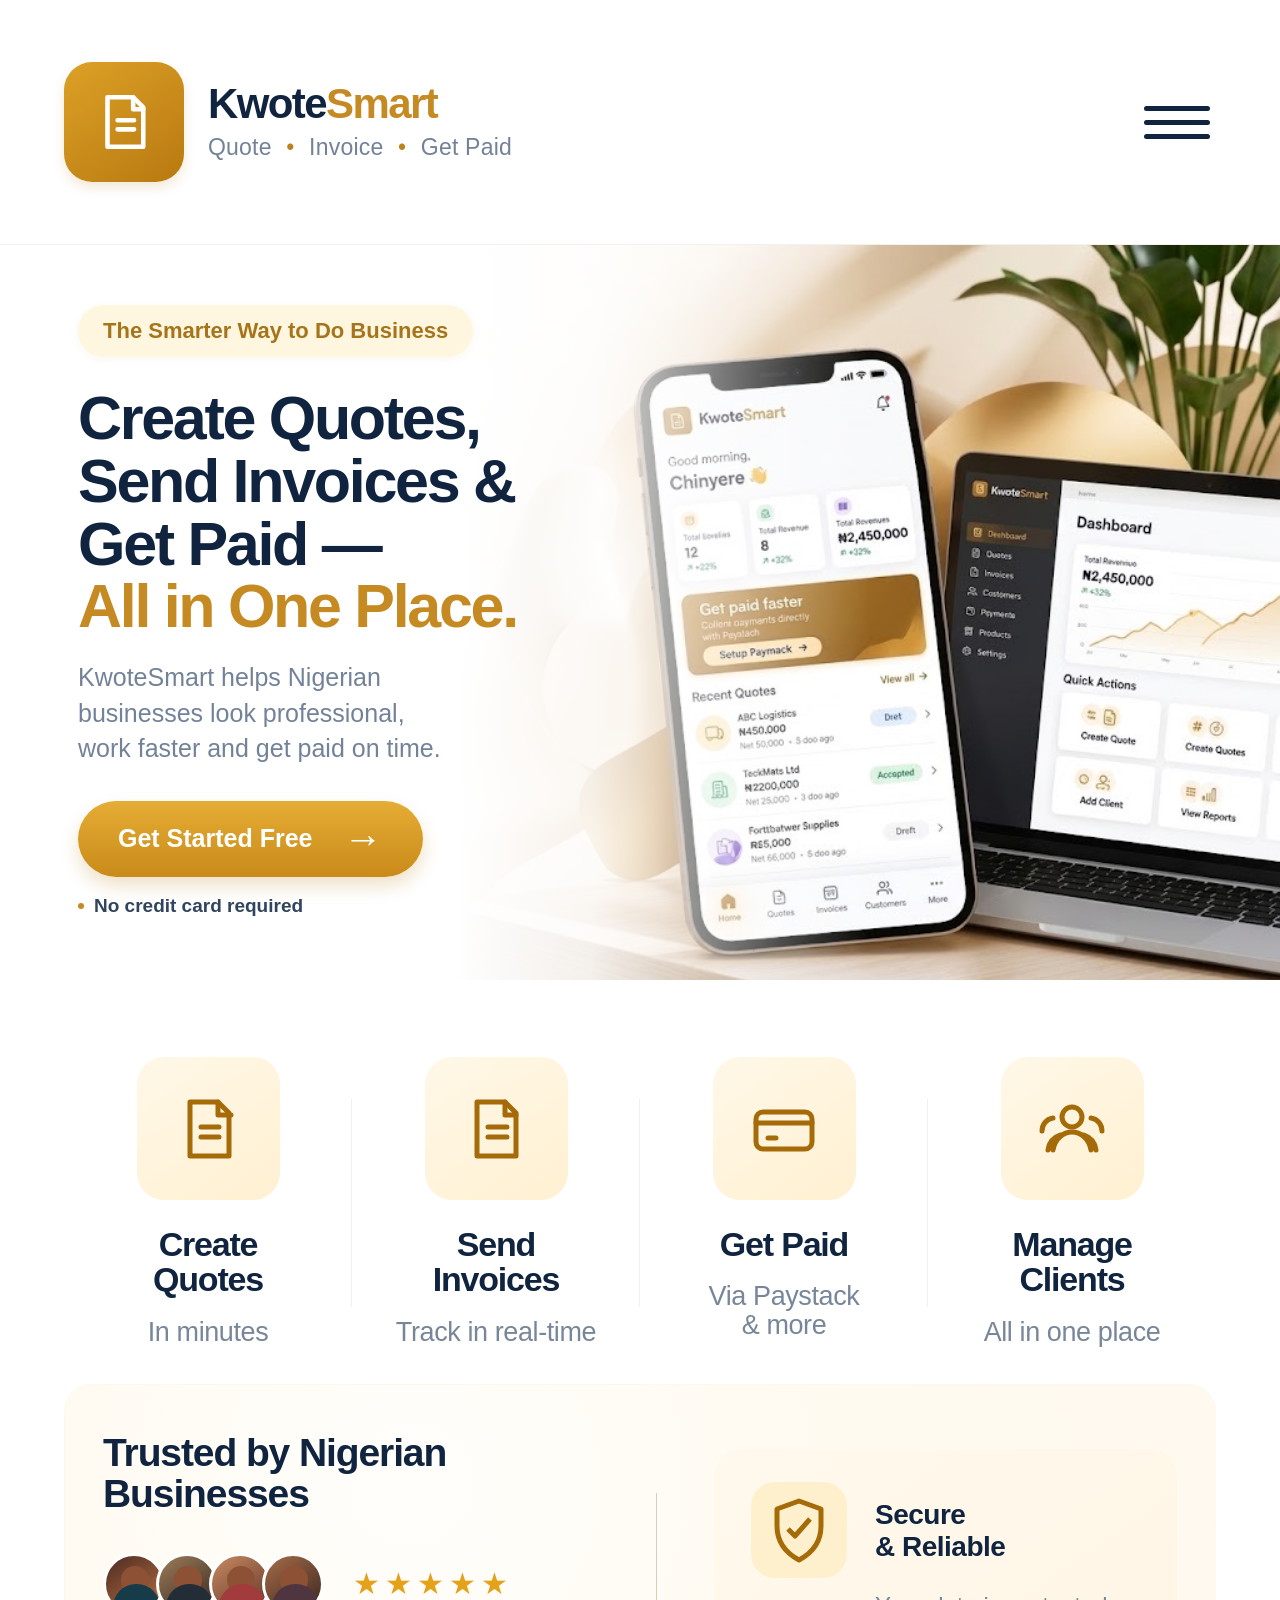
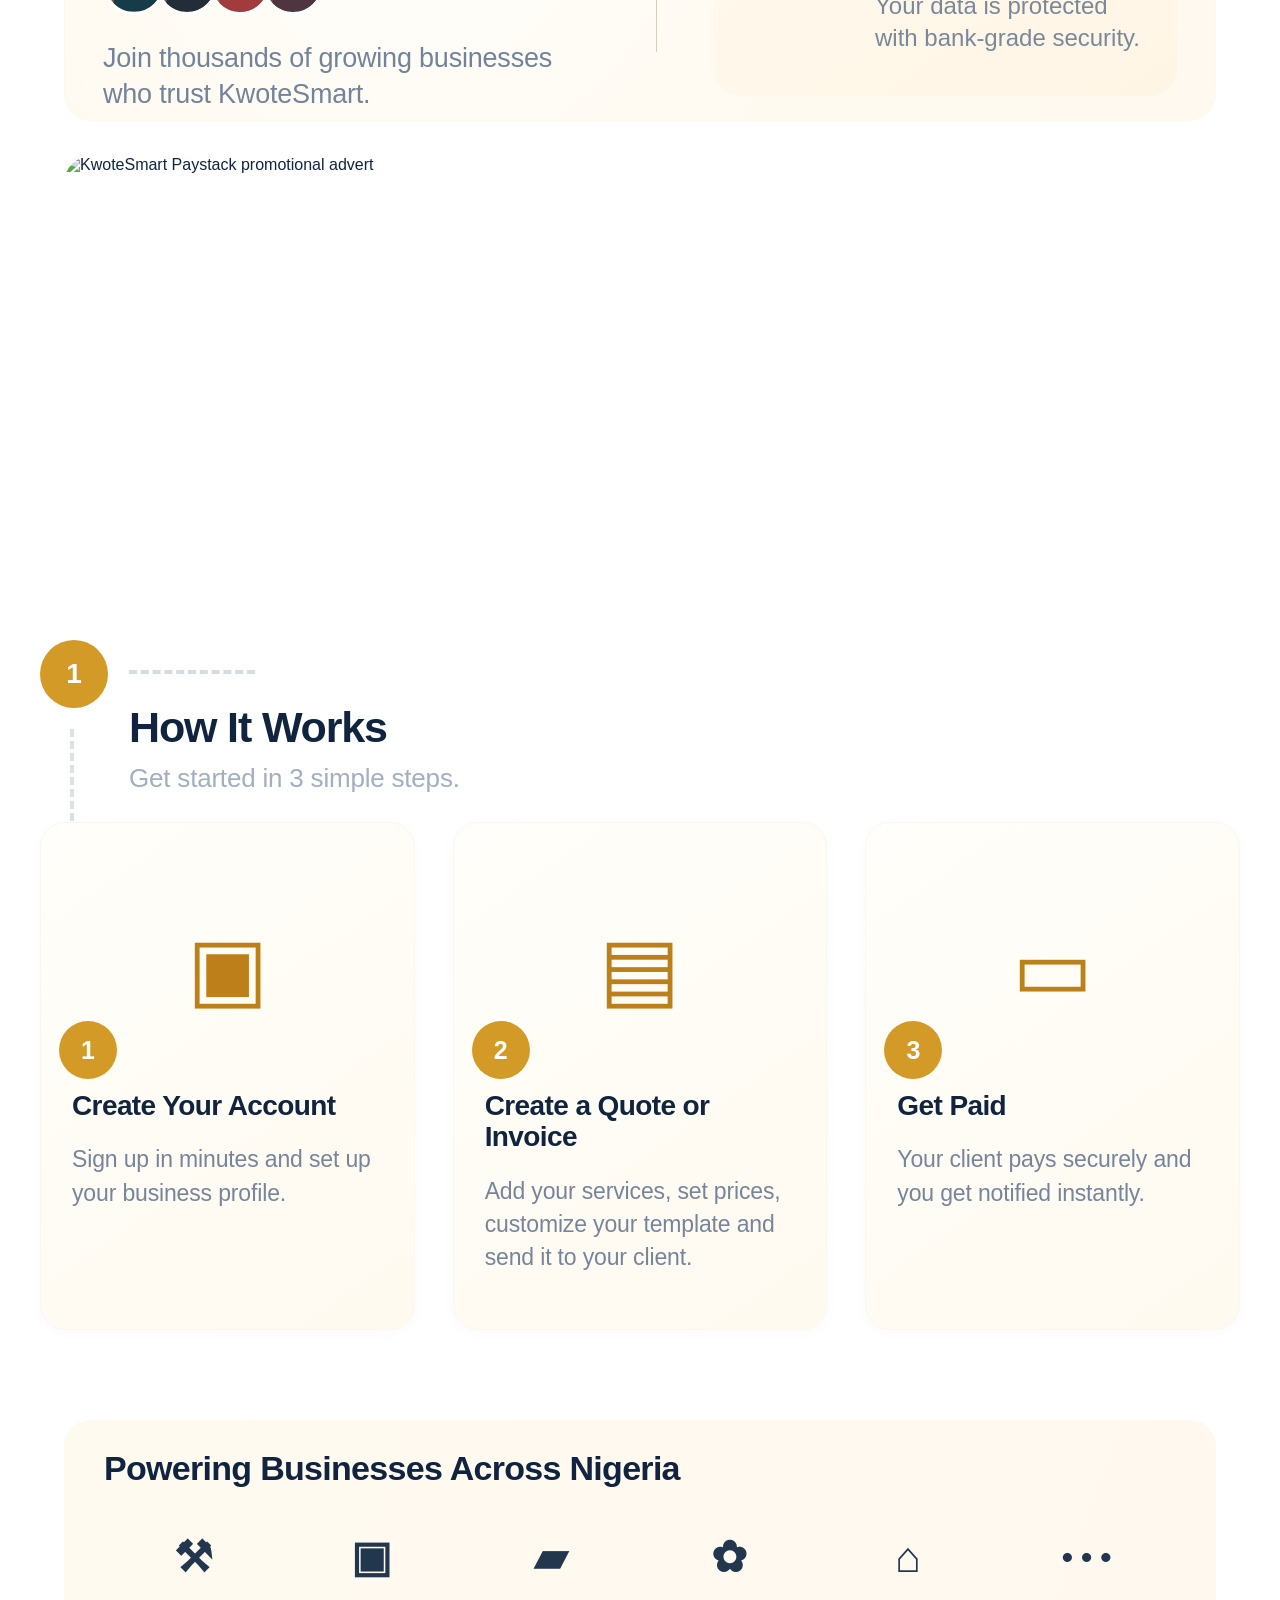
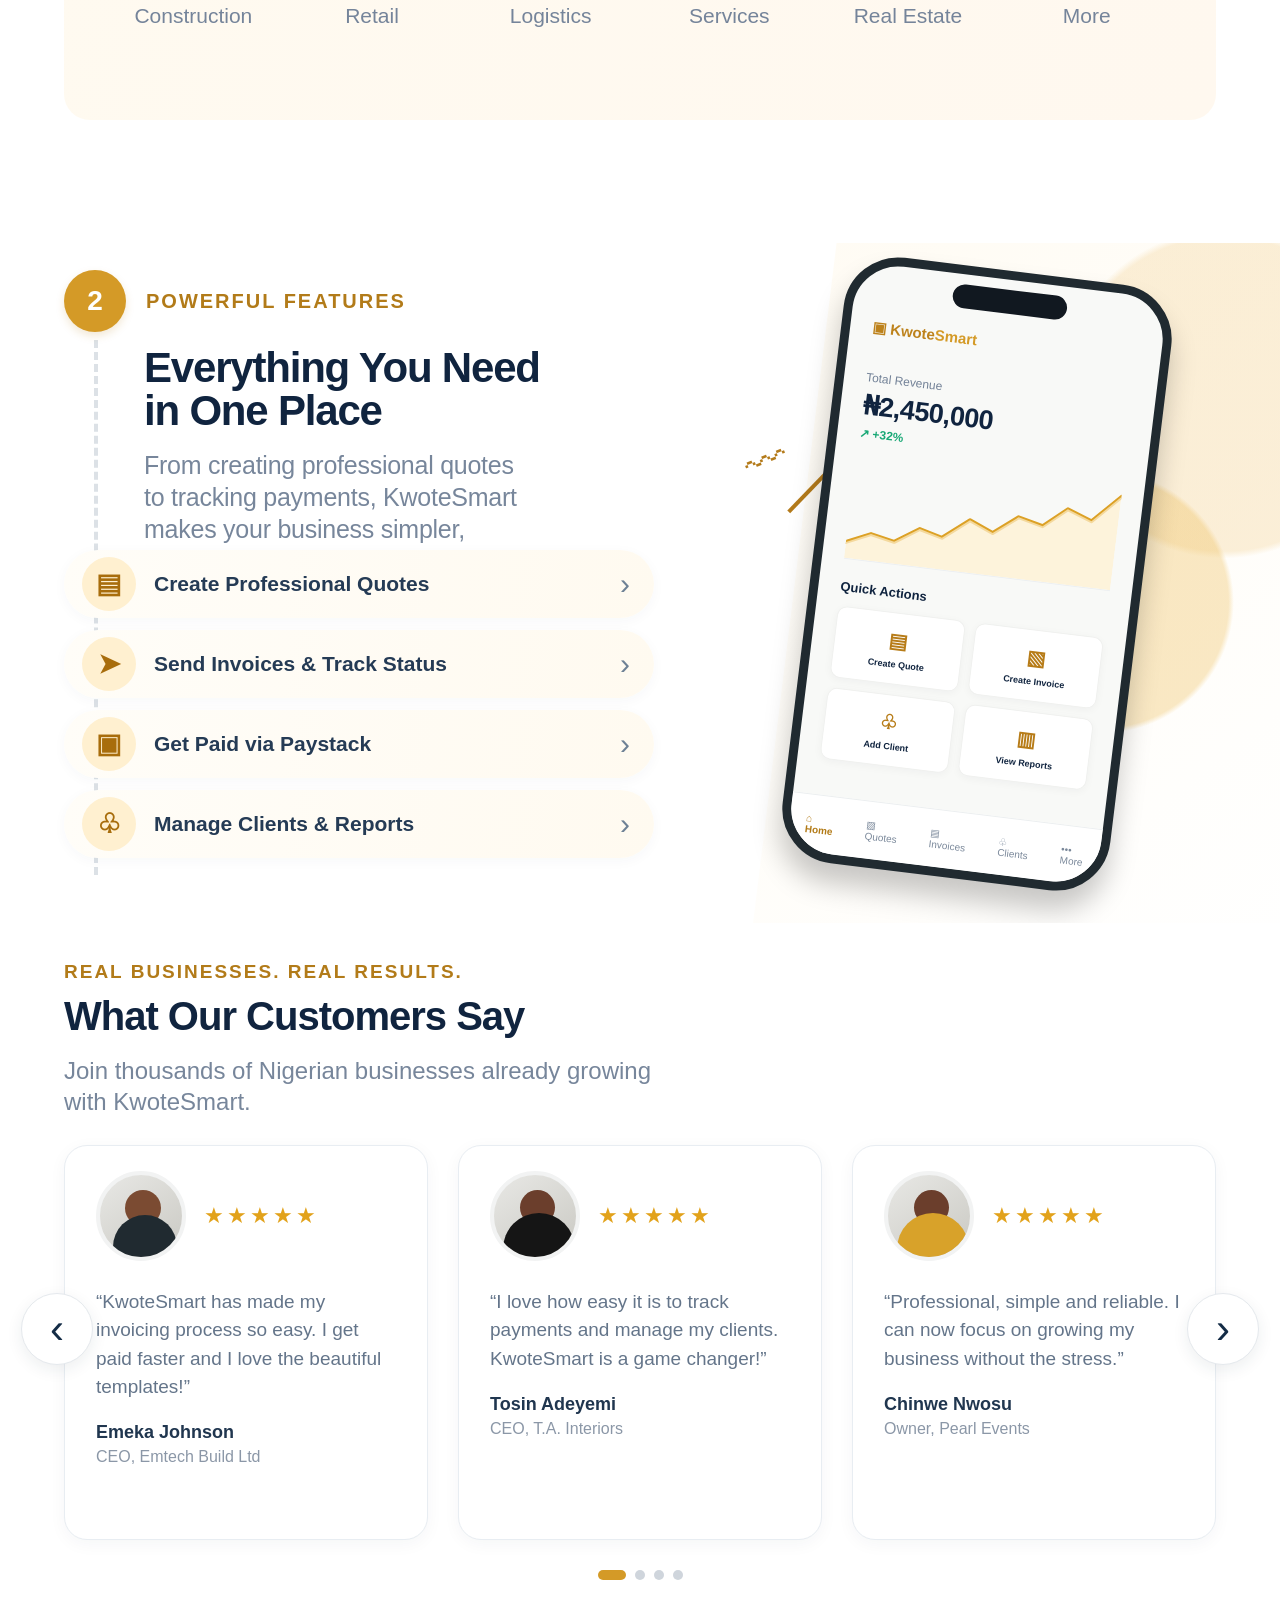
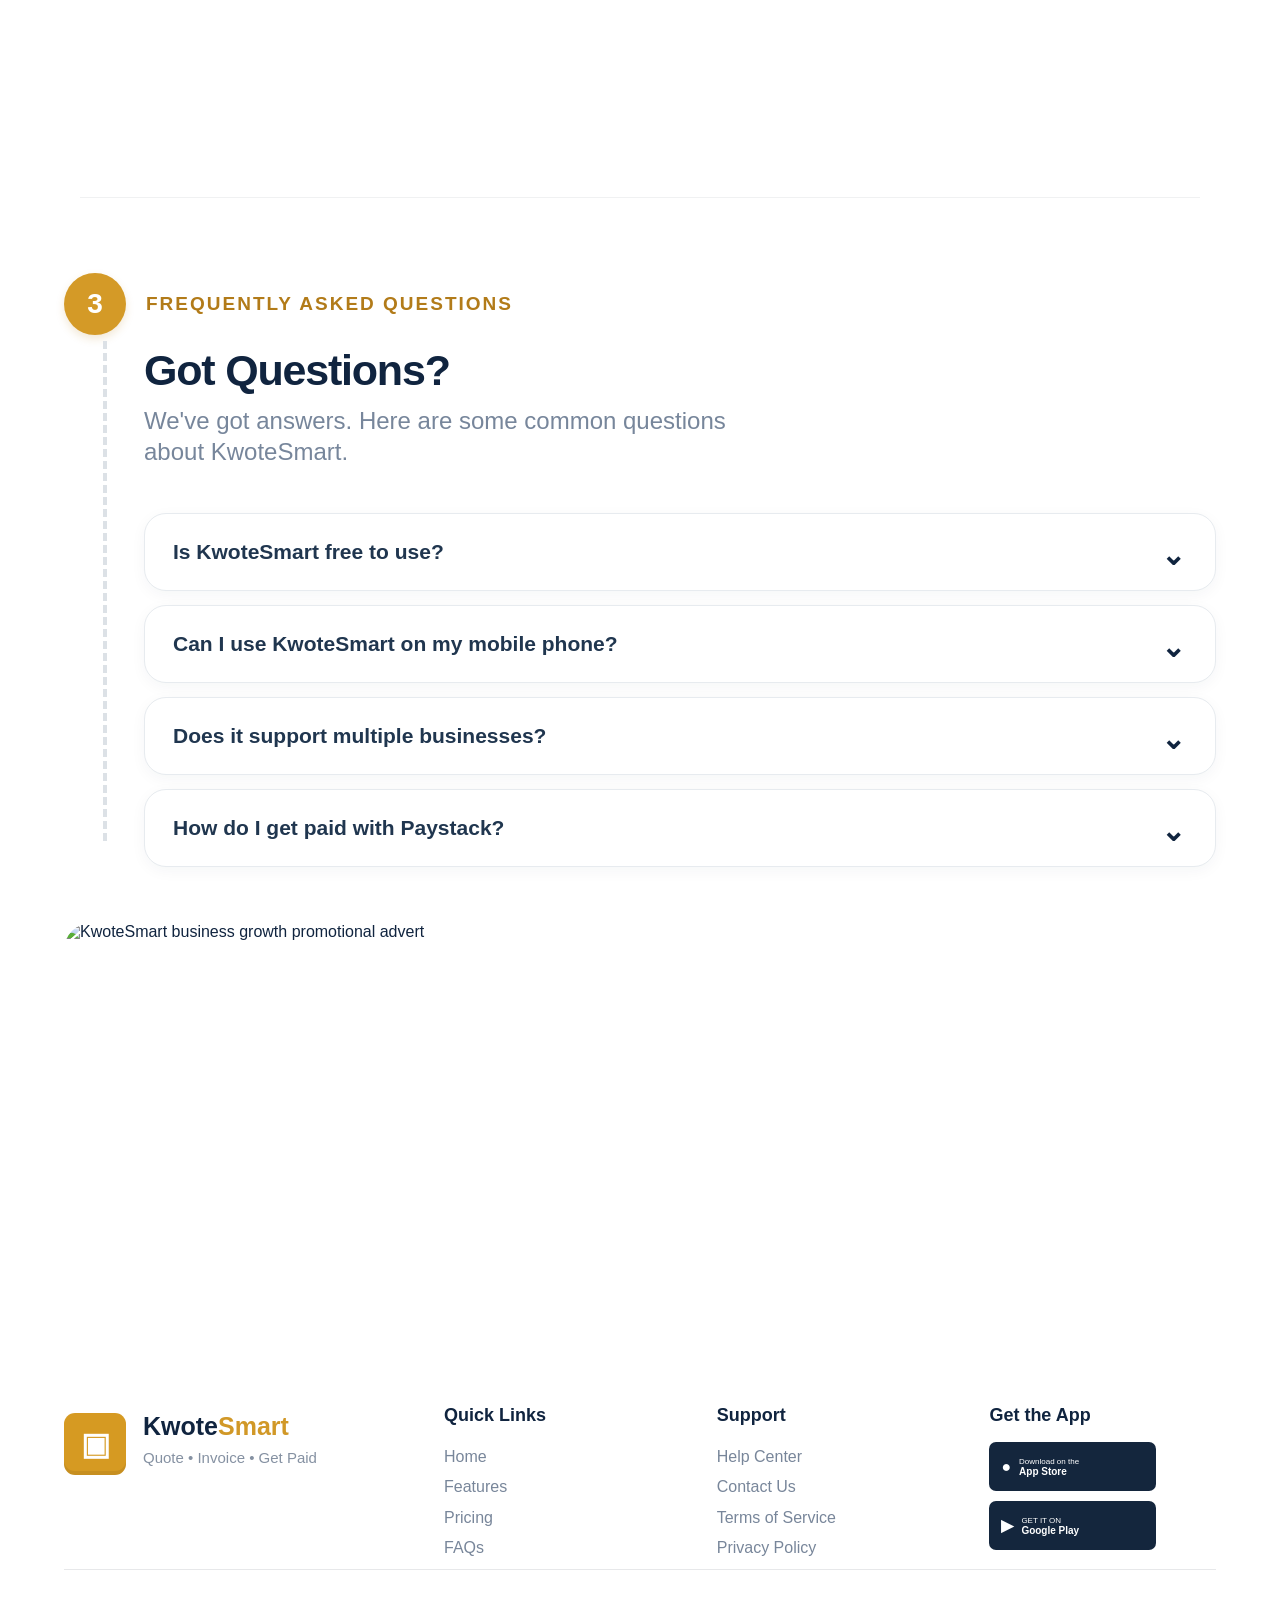
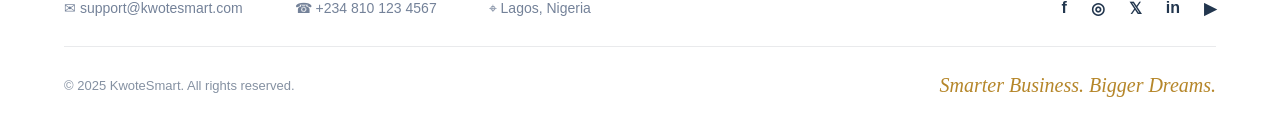
==== index.html @ 7eefd0c5 "Rename KwoteSmart-v15-Hero-Proper-2.html to index.html" ====
<!DOCTYPE html>
<html lang="en">
<head>
<meta charset="UTF-8">
<meta name="viewport" content="width=device-width,initial-scale=1">
<title>KwoteSmart — Reference Rebuild</title>
<style>
*{box-sizing:border-box}
html,body{margin:0;padding:0;background:#fff;overflow-x:hidden;max-width:100%}
body{font-family:Inter,Arial,Helvetica,sans-serif;color:#10243f}
.container{width:100%;max-width:1200px;margin:0 auto;padding:0 24px;position:relative;box-sizing:border-box}
.powerful-features .container,.faq-section .container{height:100%}
:root{
 --navy:#10243f;
 --muted:#75849a;
 --gold:#c58a22;
 --pale:#fff4dd;
 --cream:#fffaf0;
 --line:#e9e8e4;
}

/* FEATURES */
.features{position:relative;width:100%;height:346px;background:#fff;margin-top:35px;padding-top:42px}
.feature-row{display:grid;grid-template-columns:repeat(4,1fr);height:275px}
.feature{height:250px;text-align:center;position:relative}
.feature:not(:last-child):after{
 content:"";position:absolute;right:0;top:42px;width:1px;height:208px;background:#eef0f3
}
.iconbox{
 width:143px;height:143px;margin:0 auto 27px;border-radius:27px;
 background:linear-gradient(145deg,#fff8e8,#fff0d1);
 display:grid;place-items:center;color:#a86d0c
}
.icon{width:72px;height:72px;display:block}
.feature h3{margin:0;font-size:34px;line-height:1.04;letter-spacing:-1.2px;font-weight:800;color:var(--navy)}
.feature p{margin:20px 0 0;font-size:27px;line-height:1.05;color:#78869a;font-weight:400;letter-spacing:-.4px}

/* TRUST */
.trust{position:relative;width:100%;height:337px;margin-top:23px}
.trust-card{
 height:337px;border-radius:27px;
 background:radial-gradient(circle at 30% 30%,#fffefb 0,#fffaf0 54%,#fff9ef 100%);
 border:1px solid #fff8ea;
 display:grid;grid-template-columns:1.15fr 1px .85fr;align-items:center;
 padding:48px 38px
}
.trust-left h2{font-size:39px;line-height:1.05;letter-spacing:-1.1px;margin:0 0 38px;font-weight:800}
.people{display:flex;align-items:center;height:62px}
.person{
 width:62px;height:62px;border-radius:50%;border:3px solid #fff;margin-left:-9px;overflow:hidden;
 position:relative;background:linear-gradient(145deg,#4e2c21,#b96f45)
}
.person:first-child{margin-left:0}
.person:before{content:"";position:absolute;width:28px;height:28px;border-radius:50%;left:15px;top:10px;background:#8d5235}
.person:after{content:"";position:absolute;width:47px;height:27px;border-radius:28px 28px 5px 5px;left:7px;bottom:1px;background:#173c49}
.person:nth-child(2){background:linear-gradient(145deg,#9e7c59,#33271f)}
.person:nth-child(2):after{background:#222d37}
.person:nth-child(3){background:linear-gradient(145deg,#c98a62,#5d3426)}
.person:nth-child(3):after{background:#a23b3b}
.person:nth-child(4){background:linear-gradient(145deg,#a66c49,#39251f)}
.person:nth-child(4):after{background:#4e3540}
.stars{margin-left:29px;color:#e4a21b;font-size:30px;letter-spacing:5px;white-space:nowrap}
.trust-left p{font-size:27px;line-height:1.35;color:#73839a;margin:25px 0 0;letter-spacing:-.2px}
.divider{width:1px;height:159px;background:#d8cfba}
.security{height:247px;border-radius:27px;background:linear-gradient(145deg,#fff9ed,#fff5e5);margin-left:57px;padding:33px 37px;display:flex;align-items:flex-start;gap:28px}
.shield{
 width:96px;height:96px;border-radius:24px;background:#fff0cd;flex:none;display:grid;place-items:center
}
.security h3{font-size:28px;line-height:1.13;margin:17px 0 27px;font-weight:800;letter-spacing:-.5px}
.security p{font-size:24px;line-height:1.35;color:#7a889c;margin:0;white-space:nowrap}

/* PAYSTACK — promotional advert banner (replaceable image) */
.pay{position:relative;width:100%;height:361px;margin-top:35px}
.pay-card{
 height:361px;border-radius:27px;overflow:hidden;position:relative;background:#fff;
}

/* Shared: full-bleed replaceable advert artwork (used by .pay and .cta-section) */
.advert-card{
 padding:0 !important;background:#fff;
}
.advert-image{
 display:block;width:100%;height:100%;object-fit:cover;object-position:center;
}

/* HOW IT WORKS TOP VISIBLE */
.how{position:relative;width:100%;height:760px;background:#fff;margin-top:60px}
.how-head{position:absolute;left:0;top:4px;height:170px}
.circle{width:68px;height:68px;border-radius:50%;background:#d49a27;color:#fff;display:grid;place-items:center;font-size:28px;font-weight:800}
.dash{position:absolute;left:89px;top:30px;width:126px;border-top:4px dashed #d8dce0}
.how-title{position:absolute;left:89px;top:66px;width:600px}
.how-title h2{font-size:43px;line-height:1;margin:0;font-weight:800;letter-spacing:-1.15px}
.how-title p{font-size:26px;color:#a2afc0;margin:14px 0 0;letter-spacing:-.2px}
.vertical-dash{position:absolute;left:30px;top:89px;height:284px;border-left:4px dashed #dce1e6}

/* Below-fold cards are included so the file is a complete landing-page section */
.steps{position:absolute;left:0;right:0;top:186px;display:grid;grid-template-columns:repeat(3,1fr);gap:38px}
.step{height:508px;border-radius:25px;background:linear-gradient(145deg,#fffefa,#fffaf0);border:1px solid #faf7ef;padding:22px 31px;position:relative;box-shadow:0 3px 15px rgba(39,52,70,.025)}
.step-number{position:absolute;left:18px;top:198px;width:58px;height:58px;border-radius:50%;background:#d49a27;color:#fff;display:grid;place-items:center;font-size:25px;font-weight:800}
.step-icon{height:245px;display:grid;place-items:center;color:#bd7f1a;font-size:86px}
.step h3{font-size:28px;line-height:1.12;margin:0 0 22px;font-weight:800;letter-spacing:-.6px}
.step p{font-size:23px;line-height:1.45;color:#77859a;margin:0;letter-spacing:-.15px}

.continuation-industries{
 position:relative;width:100%;height:366px;
 background:#fff;margin-top:24px;
}
.industry-cont-card{
 height:300px;width:100%;border-radius:26px;background:linear-gradient(110deg,#fffaf0,#fff8ef);
 padding:31px 40px;
}
.industry-cont-card h2{
 margin:0 0 43px;font-size:34px;line-height:1;font-weight:800;
 color:#10243f;letter-spacing:-.7px;
}
.industry-cont-grid{
 display:grid;grid-template-columns:repeat(6,1fr);text-align:center;
}
.industry-cont-grid>div{display:flex;flex-direction:column;align-items:center}
.industry-cont-icon{
 height:58px;font-size:43px;line-height:1;color:#22364e;
 display:grid;place-items:center;margin-bottom:18px;font-weight:700;
}
.industry-cont-grid span{font-size:21px;color:#75849a}
.industry-cont-icon.more{font-size:32px;letter-spacing:8px;margin-left:8px}



/* CTA — final promotional advert banner (replaceable image) */
.cta-section{position:relative;width:100%;height:430px}
.cta-card{height:385px;width:100%;border-radius:27px;background:#fff;position:relative;overflow:hidden}
.footer{position:relative;width:100%;height:330px;color:#10243f}
.footer-top{height:177px;display:grid;grid-template-columns:1.35fr .9fr .9fr .95fr;column-gap:58px;padding:10px 0 0;border-bottom:1px solid #e7e8ea}
.footer-brand{display:flex;gap:17px;align-items:flex-start;padding-top:10px}.footer-logo{width:62px;height:62px;border-radius:11px;background:#d69a22;color:#fff;display:grid;place-items:center;font-size:31px;font-weight:800;box-shadow:inset 0 -4px 0 rgba(0,0,0,.07)}
.footer-brand strong{font-size:25px;line-height:1.1;margin-top:5px}.footer-brand strong span{color:#d19827}.footer-brand small{display:block;color:#8591a2;font-size:15px;margin-top:8px}
.footer-col h4{font-size:18px;margin:2px 0 16px}.footer-col a{display:block;text-decoration:none;color:#78869a;font-size:16px;line-height:1.9}.badges{display:flex;flex-direction:column;gap:10px}.badge{height:49px;width:167px;border-radius:7px;background:#14263d;color:#fff;display:flex;align-items:center;padding:0 12px;gap:8px;font-size:10px;font-weight:700}.badge b{font-size:16px}.badge span{font-size:8px;font-weight:400;display:block}
.footer-mid{height:76px;display:flex;align-items:center;justify-content:space-between}.contact{display:flex;gap:52px;color:#748299;font-size:14px}.contact span{display:flex;align-items:center;gap:9px}.social{display:flex;gap:24px;font-weight:800;font-size:16px;color:#22364e}.footer-bottom{height:77px;border-top:1px solid #e9eaec;display:flex;align-items:center;justify-content:space-between;color:#8591a2;font-size:13px}.tagline{font-family:cursive;color:#b58629;font-size:20px;font-style:italic}


/* POWERFUL FEATURES + CUSTOMER TESTIMONIALS EXTENSION */
.powerful-features{
 position:relative;width:100%;height:680px;
 background:#fff;overflow:hidden;margin-top:57px;
}
.powerful-features:after{
 content:"";position:absolute;right:-80px;top:-95px;width:560px;height:820px;
 background:
   radial-gradient(circle at 55% 55%,rgba(238,191,91,.35) 0 23%,transparent 24%),
   radial-gradient(circle at 72% 28%,rgba(245,218,167,.42) 0 22%,transparent 23%),
   linear-gradient(135deg,rgba(255,250,239,.75),rgba(255,255,255,0));
 transform:rotate(7deg);pointer-events:none;
}
.feature-content{position:relative;z-index:2;width:100%;height:100%}
.feature-heading{position:absolute;left:0;top:27px;width:625px}
.feature-heading .section-label{
 display:flex;align-items:center;gap:20px;color:#b27b19;font-size:20px;
 font-weight:800;letter-spacing:2px;text-transform:uppercase;
}
.feature-heading .section-number{
 width:62px;height:62px;border-radius:50%;background:#d49a27;color:#fff;
 display:grid;place-items:center;font-size:28px;letter-spacing:0;
 box-shadow:0 4px 9px rgba(185,130,28,.18);
}
.feature-heading h2{
 margin:15px 0 16px 80px;font-size:42px;line-height:1.02;letter-spacing:-1.2px;
 font-weight:800;color:#10243f;
}
.feature-heading p{
 margin:0 0 0 80px;width:520px;font-size:25px;line-height:1.28;
 color:#77869b;letter-spacing:-.25px;
}
.feature-dashed{
 position:absolute;left:30px;top:97px;height:535px;border-left:4px dashed #dce1e6;
}
.feature-list{
 position:absolute;left:0;top:307px;width:590px;display:flex;flex-direction:column;gap:12px;
}
.feature-item{
 height:68px;border-radius:34px;background:linear-gradient(100deg,#fffdf8,#fffaf0);
 display:flex;align-items:center;padding:0 24px 0 18px;
 box-shadow:0 3px 13px rgba(40,56,75,.035);
}
.feature-item .item-icon{
 width:54px;height:54px;border-radius:50%;background:#fff0d0;color:#a86d0c;
 display:grid;place-items:center;font-size:27px;font-weight:800;flex:none;
}
.feature-item .item-text{
 margin-left:18px;font-size:21px;font-weight:700;color:#253b55;
}
.feature-item .item-arrow{
 margin-left:auto;font-size:30px;color:#6e8195;font-weight:400;
}
.feature-phone{
 position:absolute;z-index:4;right:74px;top:26px;width:330px;height:610px;
 background:#f8f9f7;border:9px solid #202a30;border-radius:55px;
 transform:rotate(7deg);box-shadow:0 20px 28px rgba(0,0,0,.22);
 padding:55px 22px 20px;color:#10243f;overflow:hidden;
}
.feature-phone:before{
 content:"";position:absolute;top:10px;left:98px;width:115px;height:24px;
 border-radius:15px;background:#111820;
}
.feature-phone .phone-brand{
 font-size:15px;font-weight:800;color:#bd821b;text-align:left;margin-bottom:34px;
}
.phone-revenue-label{font-size:12px;color:#718096;margin-bottom:5px}
.phone-revenue{font-size:27px;font-weight:800;letter-spacing:-.6px}
.phone-growth{font-size:12px;color:#18a875;font-weight:800;margin-top:5px}
.phone-chart{
 height:105px;margin:15px 0 20px;border-bottom:1px solid #edf0f2;
}
.phone-chart svg{width:100%;height:100%}
.phone-actions-title{font-size:13px;font-weight:800;margin-bottom:12px}
.phone-action-grid{display:grid;grid-template-columns:1fr 1fr;gap:10px}
.phone-action{
 height:72px;border:1px solid #f0f1ef;border-radius:10px;background:#fff;
 display:flex;flex-direction:column;align-items:center;justify-content:center;
 gap:7px;box-shadow:0 2px 8px rgba(20,38,61,.04);
}
.phone-action b{font-size:20px;color:#b77c18}.phone-action span{font-size:9px;font-weight:700}
.phone-bottom{
 position:absolute;left:0;right:0;bottom:0;height:58px;border-top:1px solid #eceff0;
 background:#fff;display:flex;align-items:center;justify-content:space-around;
 font-size:10px;color:#7a889a;
}
.phone-bottom .active{color:#b27a16;font-weight:800}
.feature-scribbles{
 position:absolute;z-index:3;right:370px;top:184px;color:#b47b1b;
 font-size:42px;font-weight:400;transform:rotate(-22deg);
}
.feature-scribbles:after{
 content:"";display:block;width:80px;border-top:4px solid #b47b1b;
 transform:rotate(-24deg);margin:12px 0 0 20px;
}

.testimonials{
 position:relative;width:100%;height:920px;
 background:#fff;margin-top:0;
}
.testimonial-heading{padding-top:38px}
.testimonial-label{
 margin:0 0 12px;font-size:19px;font-weight:800;letter-spacing:2px;
 color:#b27b19;text-transform:uppercase;
}
.testimonial-heading h2{
 margin:0;font-size:40px;line-height:1.05;letter-spacing:-1px;font-weight:800;color:#10243f;
}
.testimonial-heading p{
 margin:18px 0 0;font-size:24px;line-height:1.3;color:#77869b;width:700px;
}
.testimonial-track{
 position:relative;margin-top:28px;width:100%;height:395px;
 display:grid;grid-template-columns:repeat(3,1fr);gap:30px;
}
.testimonial-card{
 height:395px;border:1px solid #e8edf2;border-radius:23px;background:#fff;
 padding:25px 31px;box-shadow:0 4px 17px rgba(30,47,68,.045);position:relative;
}
.customer-top{display:flex;align-items:center}
.avatar{
 width:90px;height:90px;border-radius:50%;border:4px solid #f2f3f3;
 position:relative;overflow:hidden;flex:none;
 background:linear-gradient(145deg,#e8e8e5,#c9c8c2);
}
.avatar:before{
 content:"";position:absolute;width:36px;height:36px;border-radius:50%;
 left:25px;top:15px;background:#7b4b32;
}
.avatar:after{
 content:"";position:absolute;width:64px;height:45px;border-radius:38px 38px 9px 9px;
 left:13px;bottom:-3px;background:#202a30;
}
.avatar.woman:before{background:#6b3e2c;width:35px;height:35px;left:26px;top:15px}
.avatar.woman:after{background:#151515;width:72px;height:52px;left:9px;bottom:-8px}
.avatar.yellow:after{background:#d8a22a}
.rating{
 margin-left:18px;color:#e2a21b;font-size:22px;letter-spacing:3px;white-space:nowrap;
}
.testimonial-card blockquote{
 margin:27px 0 21px;font-size:19px;line-height:1.48;color:#64758a;
}
.customer-name{font-size:18px;font-weight:800;color:#20364f;margin-bottom:5px}
.customer-role{font-size:16px;color:#8b97a7}
.carousel-arrow{
 position:absolute;top:148px;width:72px;height:72px;border-radius:50%;
 background:#fff;border:1px solid #e5e9ed;box-shadow:0 5px 16px rgba(30,47,68,.08);
 display:grid;place-items:center;font-size:42px;color:#142c46;z-index:5;
}
.carousel-arrow.left{left:-43px}
.carousel-arrow.right{right:-43px}
.testimonial-dots{
 display:flex;justify-content:center;gap:9px;margin-top:30px;
}
.testimonial-dot{
 width:10px;height:10px;border-radius:50%;background:#cfd5dc;
}
.testimonial-dot.active{background:#d49a27;width:28px;border-radius:8px}
.testimonial-space{
 position:absolute;left:80px;right:80px;bottom:45px;height:1px;background:#f0f1f2;
}

/* FAQ + FINAL CTA EXTENSION */
.faq-section{
 position:relative;width:100%;height:680px;
 background:#fff;overflow:hidden;margin-top:0;
}
.faq-inner{width:100%;height:100%;position:relative}
.faq-dashed{
 position:absolute;left:39px;top:98px;height:500px;border-left:4px dashed #dce1e6;
}
.faq-heading{padding-top:30px;margin-left:0}
.faq-label{
 display:flex;align-items:center;gap:20px;color:#b27b19;font-size:19px;
 font-weight:800;letter-spacing:2px;text-transform:uppercase;
}
.faq-number{
 width:62px;height:62px;border-radius:50%;background:#d49a27;color:#fff;
 display:grid;place-items:center;font-size:28px;letter-spacing:0;
 box-shadow:0 4px 9px rgba(185,130,28,.18);
}
.faq-heading h2{
 margin:13px 0 12px 80px;font-size:43px;line-height:1.04;
 letter-spacing:-1.2px;font-weight:800;color:#10243f;
}
.faq-heading p{
 margin:0 0 0 80px;font-size:24px;line-height:1.32;color:#77869b;
}
.faq-list{
 position:absolute;left:80px;right:0;top:270px;
 display:flex;flex-direction:column;gap:14px;
}
.faq-item{
 border:1px solid #e7ebef;border-radius:22px;background:#fff;
 min-height:76px;box-shadow:0 4px 15px rgba(30,47,68,.045);
 overflow:hidden;
}
.faq-question{
 min-height:76px;padding:0 28px;display:flex;align-items:center;
 justify-content:space-between;font-size:21px;font-weight:700;color:#20364f;
 cursor:pointer;
}
.faq-chevron{
 width:28px;height:28px;display:grid;place-items:center;
 font-size:29px;color:#10243f;transition:transform .2s ease;
}
.faq-answer{
 max-height:0;overflow:hidden;padding:0 28px;color:#718197;
 font-size:18px;line-height:1.5;transition:max-height .25s ease,padding .25s ease;
}
.faq-item.open .faq-answer{max-height:130px;padding:0 28px 20px}
.faq-item.open .faq-chevron{transform:rotate(180deg)}



/* WIDER/TALLER PROMOTIONAL BANNERS */
.pay{
 height:420px;
}
.pay-card{
 height:420px;
}

/* Match the extra breathing room on the final banner near the footer. */
.cta-section{
 height:470px;
}
.cta-card{
 height:440px;
}


/* TOP NAVIGATION + HERO */
.top-hero {
 position:relative;width:100%;height:980px;background:#fff;overflow:hidden;
}
.top-nav {
 height:245px;width:100%;display:flex;align-items:center;
 border-bottom:1px solid #f1f1ef;background:#fff;position:relative;z-index:10;
}
.top-nav .container{
 height:100%;display:flex;align-items:center;justify-content:space-between;
}
.brand {
 display:flex;align-items:center;gap:24px;
}
.brand-mark {
 width:120px;height:120px;border-radius:28px;background:linear-gradient(145deg,#dca127,#b87910);
 display:grid;place-items:center;box-shadow:0 6px 12px rgba(178,120,17,.16);
}
.brand-mark svg {width:66px;height:66px}
.brand-name {
 font-size:42px;line-height:1;font-weight:800;letter-spacing:-1.6px;color:#10243f;
}
.brand-name span {color:#c58a22}
.brand-sub {
 margin-top:9px;font-size:23px;color:#738299;letter-spacing:.2px;
}
.brand-sub b {color:#b98320;font-weight:500;margin:0 8px}
.menu-button {
 width:72px;height:60px;border:0;background:transparent;display:flex;flex-direction:column;
 justify-content:center;gap:9px;padding:0;cursor:pointer;
}
.menu-button i {display:block;height:5px;width:66px;border-radius:4px;background:#10243f}
.hero-pill {
 display:inline-flex;align-items:center;height:52px;padding:0 25px;border-radius:28px;
 background:#fff6df;color:#a5741b;font-size:22px;font-weight:700;
 box-shadow:0 2px 8px rgba(196,145,47,.08);
}
.hero-copy h1 .gold {color:#c58a22}
.dashboard-card {
 position:absolute;z-index:6;left:670px;bottom:-55px;width:335px;height:430px;
 background:rgba(255,255,255,.97);border-radius:27px;border:1px solid #e8ecef;
 transform:rotate(-4deg);box-shadow:0 15px 30px rgba(25,43,62,.19);
 padding:28px 24px 20px;color:#10243f;
}
.dashboard-card .mini-brand {
 font-size:15px;font-weight:800;color:#b57a15;margin-bottom:28px;
}
.dashboard-card .mini-brand span {color:#c58a22}
.dashboard-label {font-size:13px;color:#7c8999}
.dashboard-total {font-size:29px;font-weight:800;margin-top:5px}
.dashboard-growth {font-size:13px;color:#1ca879;font-weight:800;margin-top:5px}
.dashboard-chart {height:82px;margin:13px 0 16px;border-bottom:1px solid #edf0f2}
.dashboard-chart svg {width:100%;height:100%}
.dashboard-title {font-size:14px;font-weight:800;margin-bottom:10px}
.quote-row {
 display:flex;align-items:center;justify-content:space-between;padding:10px 8px;
 border-top:1px solid #f0f1f2;font-size:10px;
}
.quote-row strong {font-size:11px}
.status {padding:5px 8px;border-radius:10px;background:#e1f6ed;color:#1a9d72;font-weight:700}
.status.draft {background:#edf0f4;color:#778598}
.dashboard-bottom {
 position:absolute;left:0;right:0;bottom:0;height:55px;border-top:1px solid #edf0f1;
 display:flex;align-items:center;justify-content:space-around;background:#fff;border-radius:0 0 27px 27px;
 font-size:9px;color:#718197;
}
.dashboard-bottom .active {color:#b27b19;font-weight:800}
.hero-scribble {
 position:absolute;z-index:5;right:60px;top:110px;color:#b37a18;
 font-family:"Comic Sans MS",cursive;font-size:35px;line-height:1.03;font-style:italic;
 font-weight:700;transform:rotate(-6deg);
}
.hero-scribble:after {
 content:"";display:block;width:130px;border-bottom:4px solid #c68b1e;margin:12px 0 0 8px;transform:rotate(-6deg);
}
.hero-accent {
 position:absolute;z-index:3;right:420px;top:255px;width:95px;height:5px;
 background:#c58a22;transform:rotate(-31deg);border-radius:5px;
}
.hero-accent:after {
 content:"";position:absolute;width:70px;height:5px;background:#c58a22;left:-13px;top:34px;transform:rotate(-7deg);border-radius:5px;
}

/* FINAL HERO REBUILD — seamless photo layer from the supplied first reference */
.top-hero{
 position:relative;width:100%;height:980px;background:#fff;overflow:hidden;
}
.hero{
 position:relative;width:100%;height:735px;overflow:hidden;
 background-image:url('/assets/images/hero-bg.jpg');
 background-size:cover;
 background-position:center right;
}
.hero-photo{
 position:absolute;inset:0;width:68%;z-index:1;
 background:linear-gradient(to right,#ffffff 0%,#ffffff 52%,rgba(255,255,255,0.88) 68%,rgba(255,255,255,0) 100%);
}
.hero-copy{
 position:relative;z-index:2;width:52%;max-width:620px;padding:60px 0 0 78px;
}
.hero-copy h1{
 margin:30px 0 22px;font-size:61px;line-height:1.03;letter-spacing:-2.3px;
 color:#10243f;font-weight:800;
}
.hero-copy p{
 margin:0;width:555px;font-size:25px;line-height:1.42;color:#738299;
}
.hero-cta{
 margin-top:34px;height:76px;padding:0 40px;border:0;border-radius:40px;
 background:linear-gradient(180deg,#e5ad35,#c98a19);color:#fff;
 display:inline-flex;align-items:center;gap:31px;font-size:25px;font-weight:800;
 box-shadow:0 9px 18px rgba(189,130,23,.24);text-decoration:none;
}
.hero-cta b{font-size:39px;font-weight:400;line-height:0}
.hero-note{
 margin-top:18px;font-size:19px;color:#30445d;font-weight:600;
}
.hero-note:before{
 content:"";display:inline-block;width:6px;height:6px;border-radius:50%;
 background:#c58a22;margin:0 10px 3px 0;
}

/* ============ MOBILE (max-width:768px) ============ */
@media(max-width:768px){
 .container{padding:0 16px}

 /* Nav */
 .top-nav{height:88px}
 .brand-mark{width:56px;height:56px;border-radius:14px}
 .brand-mark svg{width:32px;height:32px}
 .brand-name{font-size:22px;letter-spacing:-.8px}
 .brand-sub{font-size:12px;margin-top:3px}
 .menu-button{width:40px;height:34px;gap:6px}
 .menu-button i{width:36px;height:3px}

 /* Hero */
 .top-hero{height:auto}
 .hero{height:auto;min-height:560px;background-position:center;padding-bottom:40px}
 .hero-photo{width:100%;background:linear-gradient(180deg,#ffffff 0%,#ffffff 55%,rgba(255,255,255,0.9) 75%,rgba(255,255,255,0.55) 100%)}
 .hero-copy{position:relative;width:100%;max-width:100%;padding:36px 20px 0}
 .hero-copy h1{font-size:36px;letter-spacing:-1.2px;margin:18px 0 14px}
 .hero-copy p{font-size:17px !important;width:100% !important}
 .hero-pill{height:40px;padding:0 16px;font-size:14px}
 .hero-cta{height:56px !important;padding:0 24px !important;font-size:16px !important}
 .hero-note{font-size:13px !important}

 /* Features */
 .features{height:auto;padding:36px 0}
 .feature-row{display:grid;grid-template-columns:repeat(2,1fr);gap:28px 16px}
 .feature{height:auto}
 .feature:not(:last-child):after{display:none}

 /* Trust */
 .trust{height:auto}
 .trust-card{display:flex;flex-direction:column;padding:28px 24px;gap:20px}
 .divider{display:none}

 /* Pay — advert image */
 .pay{height:auto}
 .pay-card{height:auto;aspect-ratio:1536/642}

 /* How it works */
 .how{height:auto;padding:36px 0}
 .how-head{position:static;height:auto}
 .circle,.dash,.vertical-dash{display:none}
 .how-title{position:static !important;width:100% !important}
 .steps{position:static;grid-template-columns:1fr;gap:24px;margin-top:20px}
 .step-number{position:static;margin-bottom:10px}

 /* Industries */
 .continuation-industries{height:auto}
 .industry-cont-card{height:auto;padding:28px 20px}
 .industry-cont-grid{grid-template-columns:repeat(3,1fr)}

 /* Powerful features */
 .powerful-features{height:auto;padding:36px 0;overflow:visible}
 .feature-content{height:auto;display:flex;flex-direction:column;gap:24px}
 .feature-heading,.feature-list,.feature-phone,.feature-dashed,.feature-scribbles{position:static !important;width:100% !important}
 .feature-phone{max-width:280px;margin:0 auto}

 /* Testimonials */
 .testimonials{height:auto;padding:36px 0}
 .testimonial-track{grid-template-columns:1fr;height:auto;gap:20px}
 .carousel-arrow{display:none}
 .testimonial-space{display:none}

 /* FAQ */
 .faq-section{height:auto;padding:36px 0;overflow:visible}
 .faq-inner{height:auto}
 .faq-dashed{display:none}
 .faq-heading{position:static !important;width:100% !important;margin-left:0}
 .faq-list{position:static !important;width:100% !important;margin-top:24px}

 /* CTA — advert image */
 .cta-section{height:auto;padding:36px 0}
 .cta-card{height:auto;aspect-ratio:1536/512}

 /* Footer */
 .footer{height:auto;padding:32px 0}
 .footer-top{grid-template-columns:1fr;gap:28px}
 .footer-mid{flex-direction:column;gap:14px;align-items:flex-start;height:auto;padding:20px 0}
 .footer-bottom{flex-direction:column;gap:8px;align-items:flex-start;height:auto;padding:20px 0}
}
</style>
</head>
<body>

<section class="top-hero">
 <nav class="top-nav">
  <div class="container">
   <div class="brand">
    <div class="brand-mark">
     <svg viewBox="0 0 72 72" fill="none" stroke="#fff" stroke-width="5" stroke-linecap="round" stroke-linejoin="round">
      <path d="M18 9h28l11 11v43H18z"/><path d="M46 9v13h11M29 34h18M29 44h18"/>
     </svg>
    </div>
    <div>
     <div class="brand-name">Kwote<span>Smart</span></div>
     <div class="brand-sub">Quote <b>•</b> Invoice <b>•</b> Get Paid</div>
    </div>
   </div>
   <button class="menu-button" aria-label="Open menu"><i></i><i></i><i></i></button>
  </div>
 </nav>

 <div class="hero">
  <div class="hero-photo" aria-hidden="true"></div>

  <div class="hero-copy">
   <div class="hero-pill">The Smarter Way to Do Business</div>
   <h1>Create Quotes,<br>Send Invoices &amp;<br>Get Paid —<br><span class="gold">All in One Place.</span></h1>
   <p>KwoteSmart helps Nigerian<br>businesses look professional,<br>work faster and get paid on time.</p>
   <a href="#" class="hero-cta">Get Started Free <b>→</b></a>
   <div class="hero-note">No credit card required</div>
  </div>
 </div>
</section>


<section class="features">
 <div class="container">
 <div class="feature-row">
  <article class="feature">
   <div class="iconbox"><svg class="icon" viewBox="0 0 72 72" fill="none" stroke="#a66b09" stroke-width="5" stroke-linecap="round" stroke-linejoin="round"><path d="M18 9h28l11 11v43H18z"/><path d="M46 9v13h13M29 34h18M29 44h18"/></svg></div>
   <h3>Create<br>Quotes</h3><p>In minutes</p>
  </article>
  <article class="feature">
   <div class="iconbox"><svg class="icon" viewBox="0 0 72 72" fill="none" stroke="#a66b09" stroke-width="5" stroke-linecap="round" stroke-linejoin="round"><path d="M17 9h28l11 11v43H17z"/><path d="M45 9v13h11M28 34h19M28 44h19"/></svg></div>
   <h3>Send<br>Invoices</h3><p>Track in real-time</p>
  </article>
  <article class="feature">
   <div class="iconbox"><svg class="icon" viewBox="0 0 72 72" fill="none" stroke="#a66b09" stroke-width="5" stroke-linecap="round" stroke-linejoin="round"><rect x="8" y="19" width="56" height="37" rx="7"/><path d="M8 30h56M20 45h8"/></svg></div>
   <h3>Get Paid</h3><p>Via Paystack<br>&amp; more</p>
  </article>
  <article class="feature">
   <div class="iconbox"><svg class="icon" viewBox="0 0 72 72" fill="none" stroke="#a66b09" stroke-width="5" stroke-linecap="round" stroke-linejoin="round"><circle cx="36" cy="24" r="10"/><path d="M17 57c2-12 11-18 19-18s17 6 19 18M17 25c-7 1-11 7-11 13M55 25c7 1 11 7 11 13M12 57c1-8 6-13 12-15M60 57c-1-8-6-13-12-15"/></svg></div>
   <h3>Manage<br>Clients</h3><p>All in one place</p>
  </article>
 </div>
 </div>
</section>

<section class="trust">
 <div class="container">
 <div class="trust-card">
  <div class="trust-left">
   <h2>Trusted by Nigerian<br>Businesses</h2>
   <div class="people">
    <span class="person"></span><span class="person"></span><span class="person"></span><span class="person"></span>
    <span class="stars">★★★★★</span>
   </div>
   <p>Join thousands of growing businesses<br>who trust KwoteSmart.</p>
  </div>
  <div class="divider"></div>
  <div class="security">
   <div class="shield"><svg width="58" height="65" viewBox="0 0 58 65" fill="none" stroke="#a66b09" stroke-width="5" stroke-linejoin="round"><path d="M29 3 51 11v17c0 16-9 27-22 34C16 55 7 44 7 28V11z"/><path d="m18 31 7 7 15-17"/></svg></div>
   <div><h3>Secure<br>&amp; Reliable</h3><p>Your data is protected<br>with bank-grade security.</p></div>
  </div>
 </div>
 </div>
</section>

<section class="pay advert-section" aria-label="Promotional advert banner">
 <div class="container">
 <div class="advert-card pay-card">
  <img class="advert-image" src="assets/images/kwotesmart-advert-paystack.png" alt="KwoteSmart Paystack promotional advert">
 </div>
 </div>
</section>

<section class="how">
 <div class="container">
 <div class="how-head"><div class="circle">1</div><div class="dash"></div><div class="vertical-dash"></div><div class="how-title"><h2>How It Works</h2><p>Get started in 3 simple steps.</p></div></div>
 <div class="steps">
  <article class="step"><span class="step-number">1</span><div class="step-icon">▣</div><h3>Create Your Account</h3><p>Sign up in minutes and set up your business profile.</p></article>
  <article class="step"><span class="step-number">2</span><div class="step-icon">▤</div><h3>Create a Quote or Invoice</h3><p>Add your services, set prices, customize your template and send it to your client.</p></article>
  <article class="step"><span class="step-number">3</span><div class="step-icon">▭</div><h3>Get Paid</h3><p>Your client pays securely and you get notified instantly.</p></article>
 </div>
 </div>
</section>

<section class="continuation-industries">
  <div class="container">
  <div class="industry-cont-card">
    <h2>Powering Businesses Across Nigeria</h2>
    <div class="industry-cont-grid">
      <div><div class="industry-cont-icon">⚒</div><span>Construction</span></div>
      <div><div class="industry-cont-icon">▣</div><span>Retail</span></div>
      <div><div class="industry-cont-icon">▰</div><span>Logistics</span></div>
      <div><div class="industry-cont-icon">✿</div><span>Services</span></div>
      <div><div class="industry-cont-icon">⌂</div><span>Real Estate</span></div>
      <div><div class="industry-cont-icon more">•••</div><span>More</span></div>
    </div>
  </div>
  </div>
</section>



<section class="powerful-features">
 <div class="container">
 <div class="feature-content">
  <div class="feature-dashed"></div>

  <div class="feature-heading">
   <div class="section-label"><span class="section-number">2</span><span>Powerful Features</span></div>
   <h2>Everything You Need<br>in One Place</h2>
   <p>From creating professional quotes<br>to tracking payments, KwoteSmart<br>makes your business simpler,<br>faster and more organized.</p>
  </div>

  <div class="feature-list">
   <div class="feature-item">
    <span class="item-icon">▤</span><span class="item-text">Create Professional Quotes</span><span class="item-arrow">›</span>
   </div>
   <div class="feature-item">
    <span class="item-icon">➤</span><span class="item-text">Send Invoices &amp; Track Status</span><span class="item-arrow">›</span>
   </div>
   <div class="feature-item">
    <span class="item-icon">▣</span><span class="item-text">Get Paid via Paystack</span><span class="item-arrow">›</span>
   </div>
   <div class="feature-item">
    <span class="item-icon">♧</span><span class="item-text">Manage Clients &amp; Reports</span><span class="item-arrow">›</span>
   </div>
  </div>

  <div class="feature-scribbles">〰</div>

  <div class="feature-phone">
   <div class="phone-brand">▣ Kwote<span style="color:#d49a27">Smart</span></div>
   <div class="phone-revenue-label">Total Revenue</div>
   <div class="phone-revenue">₦2,450,000</div>
   <div class="phone-growth">↗ +32%</div>
   <div class="phone-chart">
    <svg viewBox="0 0 280 105" preserveAspectRatio="none">
     <polyline points="0,89 25,78 50,83 75,67 99,73 126,52 151,62 176,43 202,49 226,29 252,38 280,10"
       fill="none" stroke="#dca126" stroke-width="4" stroke-linecap="round" stroke-linejoin="round"/>
     <path d="M0 89 L25 78 L50 83 L75 67 L99 73 L126 52 L151 62 L176 43 L202 49 L226 29 L252 38 L280 10 L280 105 L0 105Z"
       fill="#fff1d1" opacity=".7"/>
    </svg>
   </div>
   <div class="phone-actions-title">Quick Actions</div>
   <div class="phone-action-grid">
    <div class="phone-action"><b>▤</b><span>Create Quote</span></div>
    <div class="phone-action"><b>▧</b><span>Create Invoice</span></div>
    <div class="phone-action"><b>♧</b><span>Add Client</span></div>
    <div class="phone-action"><b>▥</b><span>View Reports</span></div>
   </div>
   <div class="phone-bottom">
    <span class="active">⌂<br>Home</span><span>▧<br>Quotes</span><span>▤<br>Invoices</span><span>♧<br>Clients</span><span>•••<br>More</span>
   </div>
  </div>
 </div>
 </div>
</section>

<section class="testimonials">
 <div class="container">
 <div class="testimonial-heading">
  <div class="testimonial-label">Real Businesses. Real Results.</div>
  <h2>What Our Customers Say</h2>
  <p>Join thousands of Nigerian businesses already growing<br>with KwoteSmart.</p>
 </div>

 <div class="testimonial-track">
  <button class="carousel-arrow left" aria-label="Previous testimonial">‹</button>

  <article class="testimonial-card">
   <div class="customer-top">
    <div class="avatar"></div>
    <div class="rating">★★★★★</div>
   </div>
   <blockquote>“KwoteSmart has made my invoicing process so easy. I get paid faster and I love the beautiful templates!”</blockquote>
   <div class="customer-name">Emeka Johnson</div>
   <div class="customer-role">CEO, Emtech Build Ltd</div>
  </article>

  <article class="testimonial-card">
   <div class="customer-top">
    <div class="avatar woman"></div>
    <div class="rating">★★★★★</div>
   </div>
   <blockquote>“I love how easy it is to track payments and manage my clients. KwoteSmart is a game changer!”</blockquote>
   <div class="customer-name">Tosin Adeyemi</div>
   <div class="customer-role">CEO, T.A. Interiors</div>
  </article>

  <article class="testimonial-card">
   <div class="customer-top">
    <div class="avatar woman yellow"></div>
    <div class="rating">★★★★★</div>
   </div>
   <blockquote>“Professional, simple and reliable. I can now focus on growing my business without the stress.”</blockquote>
   <div class="customer-name">Chinwe Nwosu</div>
   <div class="customer-role">Owner, Pearl Events</div>
  </article>

  <button class="carousel-arrow right" aria-label="Next testimonial">›</button>
 </div>

 <div class="testimonial-dots">
  <span class="testimonial-dot active"></span><span class="testimonial-dot"></span>
  <span class="testimonial-dot"></span><span class="testimonial-dot"></span>
 </div>
 </div>
 <div class="testimonial-space"></div>
</section>



<section class="faq-section">
 <div class="container">
 <div class="faq-inner">
  <div class="faq-dashed"></div>
  <div class="faq-heading">
   <div class="faq-label"><span class="faq-number">3</span><span>Frequently Asked Questions</span></div>
   <h2>Got Questions?</h2>
   <p>We've got answers. Here are some common questions<br>about KwoteSmart.</p>
  </div>

  <div class="faq-list">
   <div class="faq-item">
    <div class="faq-question"><span>Is KwoteSmart free to use?</span><span class="faq-chevron">⌄</span></div>
    <div class="faq-answer">Yes. You can get started with KwoteSmart for free and create quotes, invoices and manage your business.</div>
   </div>
   <div class="faq-item">
    <div class="faq-question"><span>Can I use KwoteSmart on my mobile phone?</span><span class="faq-chevron">⌄</span></div>
    <div class="faq-answer">Yes. KwoteSmart is designed to work smoothly on mobile devices so you can manage your business wherever you are.</div>
   </div>
   <div class="faq-item">
    <div class="faq-question"><span>Does it support multiple businesses?</span><span class="faq-chevron">⌄</span></div>
    <div class="faq-answer">You can organize your business information and keep your quoting, invoicing and client management in one place.</div>
   </div>
   <div class="faq-item">
    <div class="faq-question"><span>How do I get paid with Paystack?</span><span class="faq-chevron">⌄</span></div>
    <div class="faq-answer">Connect your payment flow through Paystack and let customers pay securely while you receive payment notifications.</div>
   </div>
  </div>
 </div>
 </div>
</section>


<section class="cta-section advert-section" aria-label="Final promotional advert banner">
 <div class="container">
 <div class="advert-card cta-card">
  <img class="advert-image" src="assets/images/kwotesmart-advert-growth.png" alt="KwoteSmart business growth promotional advert">
 </div>
 </div>
</section>


<footer class="footer">
 <div class="container">
 <div class="footer-top">
  <div class="footer-brand"><div class="footer-logo">▣</div><div><strong>Kwote<span>Smart</span></strong><small>Quote • Invoice • Get Paid</small></div></div>
  <div class="footer-col"><h4>Quick Links</h4><a href="#">Home</a><a href="#">Features</a><a href="#">Pricing</a><a href="#">FAQs</a></div>
  <div class="footer-col"><h4>Support</h4><a href="#">Help Center</a><a href="#">Contact Us</a><a href="#">Terms of Service</a><a href="#">Privacy Policy</a></div>
  <div class="footer-col"><h4>Get the App</h4><div class="badges"><div class="badge"><b>●</b><div><span>Download on the</span>App Store</div></div><div class="badge"><b>▶</b><div><span>GET IT ON</span>Google Play</div></div></div></div>
 </div>
 <div class="footer-mid"><div class="contact"><span>✉ support@kwotesmart.com</span><span>☎ +234 810 123 4567</span><span>⌖ Lagos, Nigeria</span></div><div class="social"><span>f</span><span>◎</span><span>𝕏</span><span>in</span><span>▶</span></div></div>
 <div class="footer-bottom"><span>© 2025 KwoteSmart. All rights reserved.</span><span class="tagline">Smarter Business. Bigger Dreams.</span></div>
 </div>
</footer>

<script>
document.querySelectorAll('.faq-question').forEach(function(question){
  question.addEventListener('click', function(){
    const item = this.parentElement;
    document.querySelectorAll('.faq-item.open').forEach(function(other){
      if(other !== item) other.classList.remove('open');
    });
    item.classList.toggle('open');
  });
});
</script>

</body>
</html>
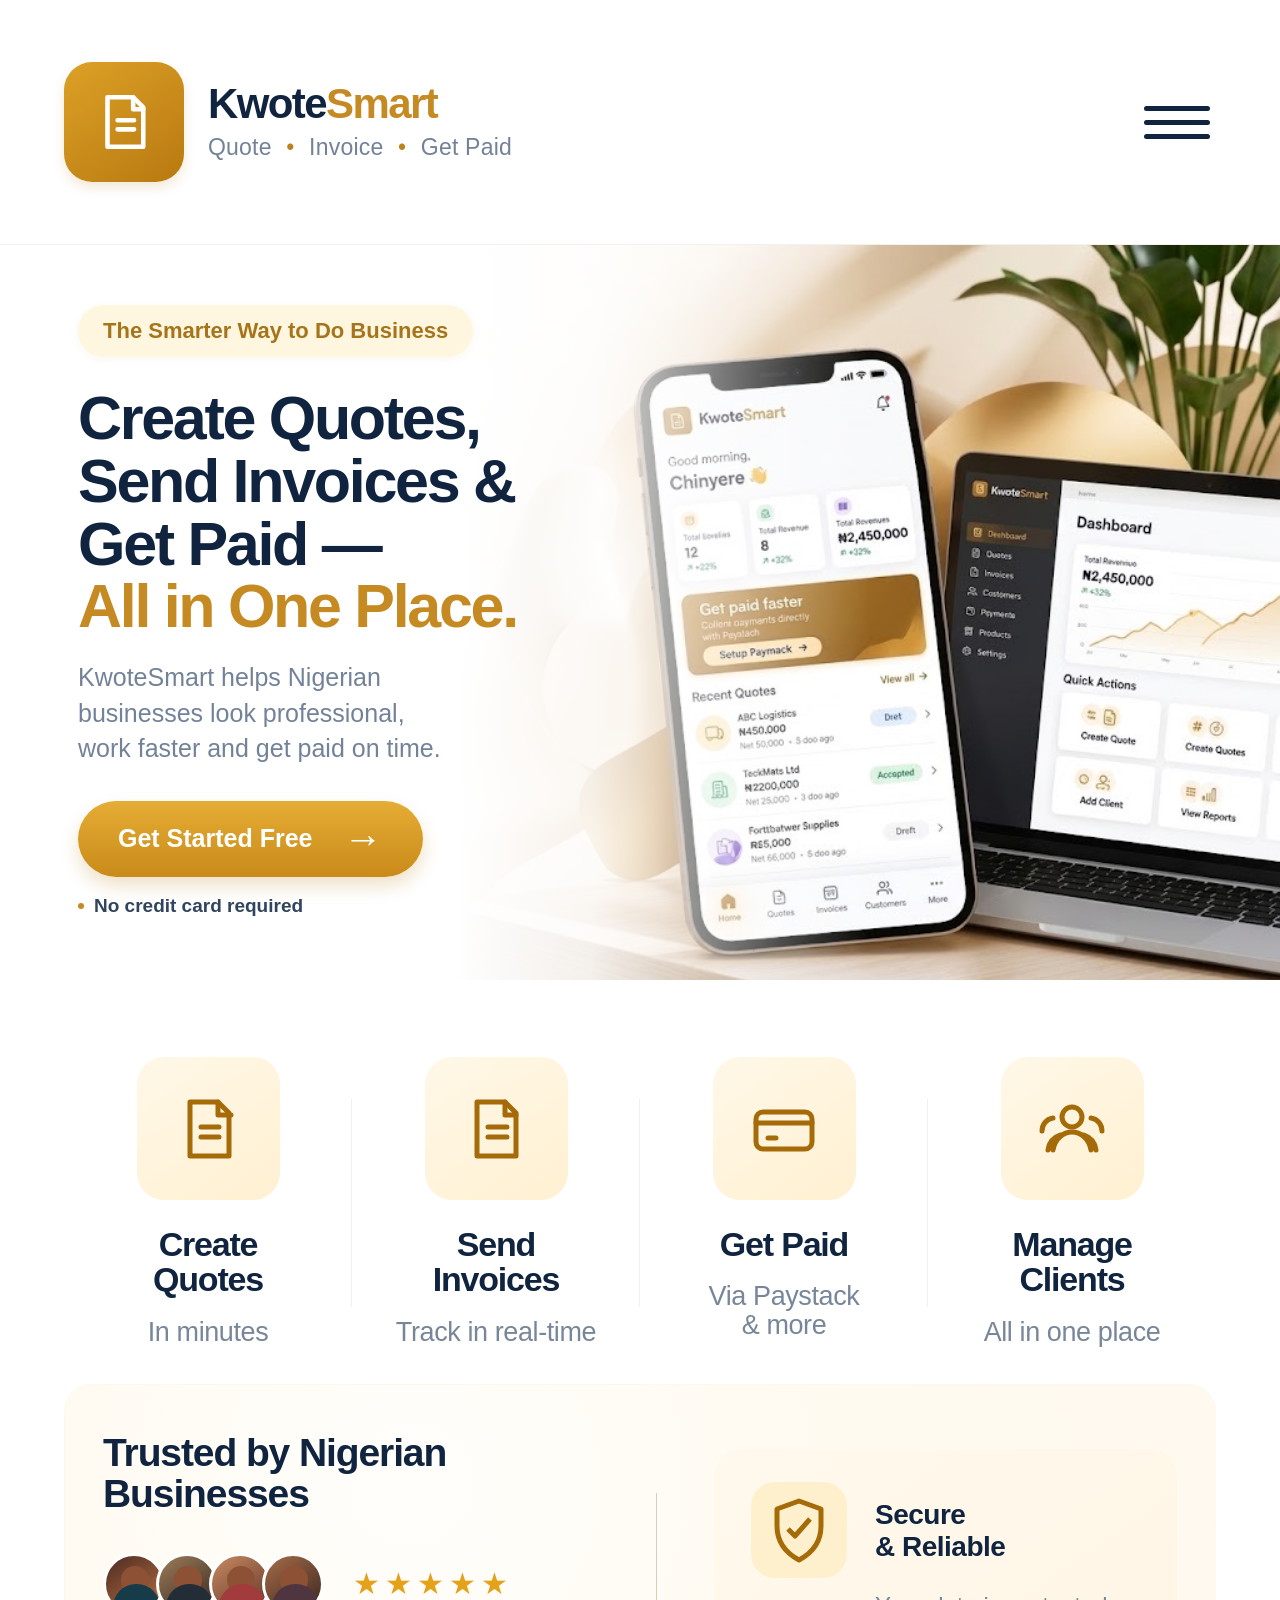
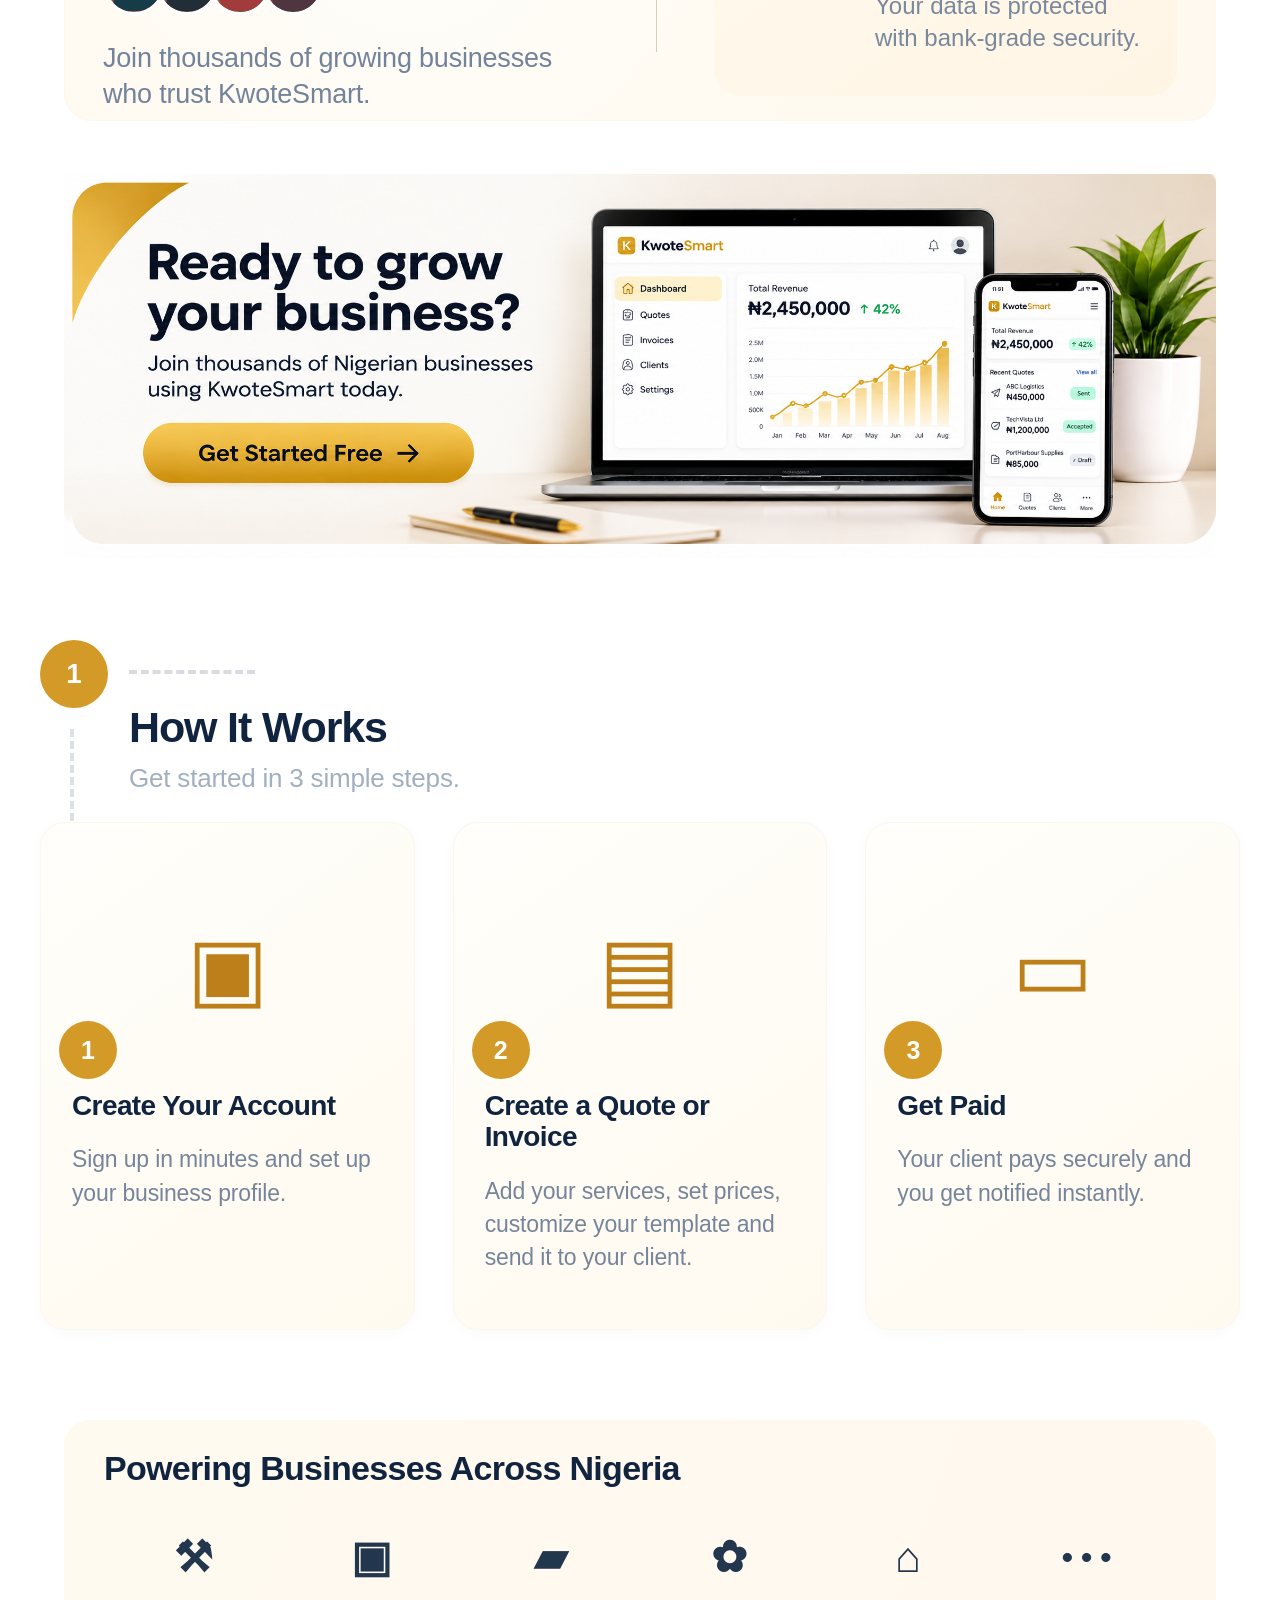
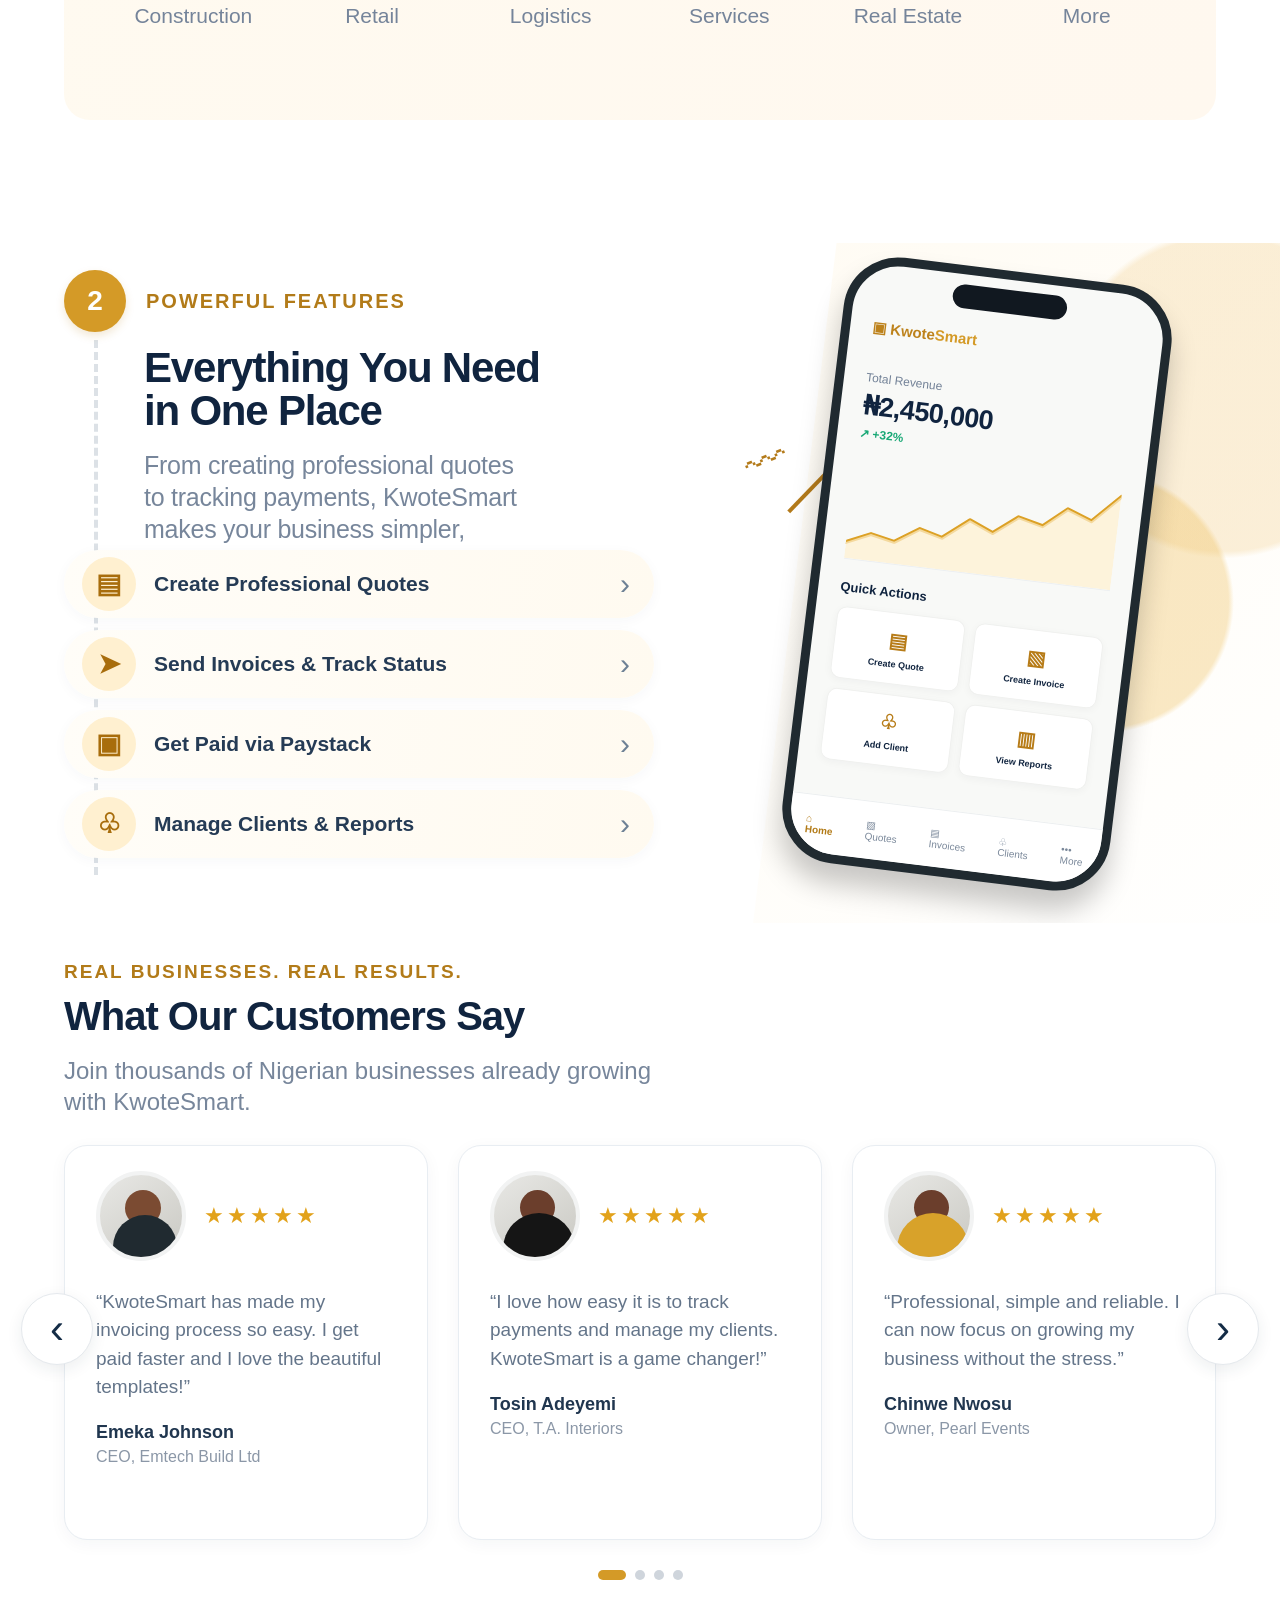
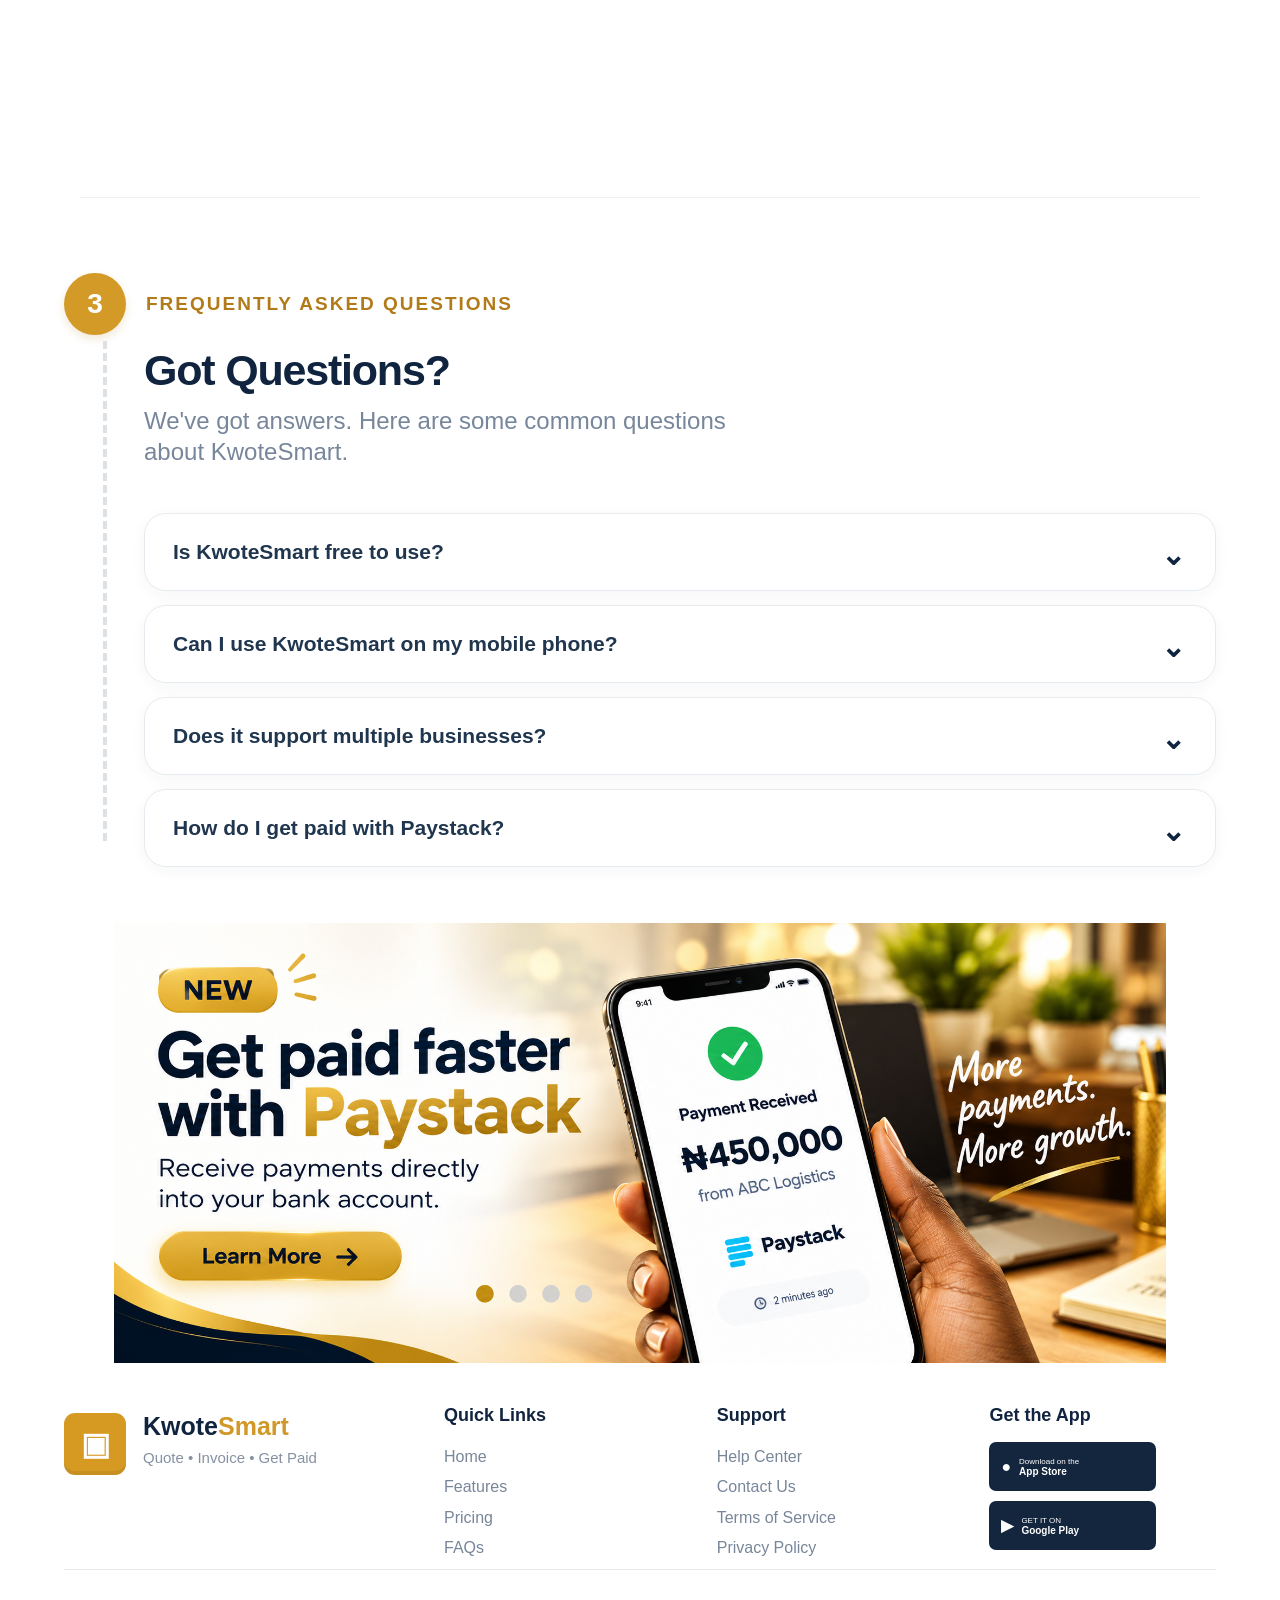
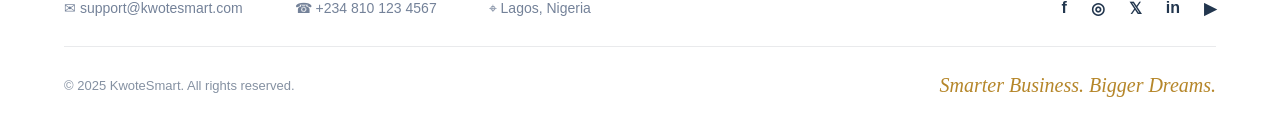
==== commit ab281d86: "Rename index(homepage).html to index.html" ====
--- a/index.html
+++ b/index.html
@@ -80,7 +80,7 @@
  padding:0 !important;background:#fff;
 }
 .advert-image{
- display:block;width:100%;height:100%;object-fit:cover;object-position:center;
+ display:block;width:100%;height:100%;object-fit:contain;object-position:center;
 }
 
 /* HOW IT WORKS TOP VISIBLE */
@@ -252,6 +252,7 @@
  position:relative;margin-top:28px;width:100%;height:395px;
  display:grid;grid-template-columns:repeat(3,1fr);gap:30px;
 }
+.testimonial-slider{display:contents}
 .testimonial-card{
  height:395px;border:1px solid #e8edf2;border-radius:23px;background:#fff;
  padding:25px 31px;box-shadow:0 4px 17px rgba(30,47,68,.045);position:relative;
@@ -495,36 +496,23 @@
 @media(max-width:768px){
  .container{padding:0 16px}
 
- /* Nav */
- .top-nav{height:88px}
- .brand-mark{width:56px;height:56px;border-radius:14px}
- .brand-mark svg{width:32px;height:32px}
- .brand-name{font-size:22px;letter-spacing:-.8px}
- .brand-sub{font-size:12px;margin-top:3px}
- .menu-button{width:40px;height:34px;gap:6px}
- .menu-button i{width:36px;height:3px}
-
- /* Hero */
- .top-hero{height:auto}
- .hero{height:auto;min-height:560px;background-position:center;padding-bottom:40px}
- .hero-photo{width:100%;background:linear-gradient(180deg,#ffffff 0%,#ffffff 55%,rgba(255,255,255,0.9) 75%,rgba(255,255,255,0.55) 100%)}
- .hero-copy{position:relative;width:100%;max-width:100%;padding:36px 20px 0}
- .hero-copy h1{font-size:36px;letter-spacing:-1.2px;margin:18px 0 14px}
- .hero-copy p{font-size:17px !important;width:100% !important}
- .hero-pill{height:40px;padding:0 16px;font-size:14px}
- .hero-cta{height:56px !important;padding:0 24px !important;font-size:16px !important}
- .hero-note{font-size:13px !important}
-
  /* Features */
  .features{height:auto;padding:36px 0}
- .feature-row{display:grid;grid-template-columns:repeat(2,1fr);gap:28px 16px}
+ .feature-row{display:grid;grid-template-columns:repeat(2,1fr);gap:28px 16px;height:auto}
  .feature{height:auto}
  .feature:not(:last-child):after{display:none}
 
  /* Trust */
  .trust{height:auto}
- .trust-card{display:flex;flex-direction:column;padding:28px 24px;gap:20px}
+ .trust-card{height:auto;display:flex;flex-direction:column;padding:28px 24px;gap:20px}
  .divider{display:none}
+ .trust-left h2{font-size:28px;margin-bottom:20px}
+ .people{flex-wrap:wrap;height:auto;row-gap:10px}
+ .person{width:46px;height:46px}
+ .stars{white-space:normal;margin-left:14px;font-size:22px;letter-spacing:3px}
+ .security{height:auto;margin-left:0;padding:24px;gap:18px}
+ .security p{white-space:normal;font-size:18px}
+ .security h3{font-size:22px;margin:12px 0 12px}
 
  /* Pay — advert image */
  .pay{height:auto}
@@ -536,24 +524,45 @@
  .circle,.dash,.vertical-dash{display:none}
  .how-title{position:static !important;width:100% !important}
  .steps{position:static;grid-template-columns:1fr;gap:24px;margin-top:20px}
+ .step{height:auto;padding:26px 24px}
  .step-number{position:static;margin-bottom:10px}
 
  /* Industries */
  .continuation-industries{height:auto}
- .industry-cont-card{height:auto;padding:28px 20px}
- .industry-cont-grid{grid-template-columns:repeat(3,1fr)}
+ .industry-cont-card{height:auto;padding:32px 28px}
+ .industry-cont-card h2{font-size:26px;margin:0 0 28px}
+ .industry-cont-grid{grid-template-columns:repeat(2,1fr);row-gap:36px;column-gap:16px}
+ .industry-cont-icon{height:44px;font-size:32px;margin-bottom:12px}
+ .industry-cont-icon.more{font-size:24px;letter-spacing:6px;margin-left:6px}
+ .industry-cont-grid span{font-size:16px}
 
  /* Powerful features */
- .powerful-features{height:auto;padding:36px 0;overflow:visible}
- .feature-content{height:auto;display:flex;flex-direction:column;gap:24px}
- .feature-heading,.feature-list,.feature-phone,.feature-dashed,.feature-scribbles{position:static !important;width:100% !important}
- .feature-phone{max-width:280px;margin:0 auto}
+ /* POWERFUL FEATURES — exact match to reference (mobile) */
+ .powerful-features{height:auto!important;padding-top:28px!important;padding-bottom:34px!important;overflow:hidden!important}
+ .feature-content{width:100%!important;height:auto!important;position:relative!important}
+ .feature-dashed,.feature-scribbles{display:none!important}
+ .feature-heading{position:relative!important;left:auto!important;top:auto!important;width:100%!important}
+ .feature-heading .section-label{gap:12px!important;font-size:13px!important;letter-spacing:1.2px!important}
+ .feature-heading .section-number{width:48px!important;height:48px!important;font-size:20px!important}
+ .feature-heading h2{font-size:31px!important;margin:14px 0 12px 0!important}
+ .feature-heading p{width:100%!important;font-size:16px!important;line-height:1.4!important;margin:0!important}
+ .feature-list{position:relative!important;left:auto!important;top:auto!important;width:100%!important;margin-top:24px!important;gap:10px!important}
+ .feature-item{height:56px!important;border-radius:29px!important;padding:0 14px 0 10px!important}
+ .feature-item .item-icon{width:40px!important;height:40px!important;font-size:20px!important}
+ .feature-item .item-text{font-size:14px!important;margin-left:12px!important}
+ .feature-item .item-arrow{font-size:24px!important}
+ .feature-phone{display:none!important}
 
  /* Testimonials */
  .testimonials{height:auto;padding:36px 0}
- .testimonial-track{grid-template-columns:1fr;height:auto;gap:20px}
+ .testimonial-heading p{width:100% !important;font-size:16px}
+ .testimonial-track{display:block;overflow:hidden;height:auto;width:100%}
+ .testimonial-slider{display:flex !important;transition:transform .35s ease;touch-action:pan-y}
+ .testimonial-card{flex:0 0 100%;width:100%;height:auto;min-height:0;box-sizing:border-box}
  .carousel-arrow{display:none}
  .testimonial-space{display:none}
+ .testimonial-dots .testimonial-dot:nth-child(n+4){display:none}
+ .testimonial-dots .testimonial-dot{cursor:pointer}
 
  /* FAQ */
  .faq-section{height:auto;padding:36px 0;overflow:visible}
@@ -568,9 +577,74 @@
 
  /* Footer */
  .footer{height:auto;padding:32px 0}
- .footer-top{grid-template-columns:1fr;gap:28px}
+ .footer-top{height:auto;grid-template-columns:1fr;gap:28px}
  .footer-mid{flex-direction:column;gap:14px;align-items:flex-start;height:auto;padding:20px 0}
+ .contact{flex-direction:column;gap:12px;align-items:flex-start}
  .footer-bottom{flex-direction:column;gap:8px;align-items:flex-start;height:auto;padding:20px 0}
+}
+
+/* ============ MOBILE HERO — exact match to KwoteSmart v20 reference (max-width:700px) ============ */
+@media (max-width:700px){
+  .top-hero{width:100%!important;height:auto!important;position:relative!important;left:0!important;top:0!important;overflow:hidden!important}
+
+  /* HEADER — exact match to reference (72px bar, 18px side padding) */
+  .top-nav{height:72px!important;padding:0 18px!important;border-bottom:1px solid #eee!important}
+  .top-nav .container{padding:0!important;max-width:none!important}
+  .brand{gap:10px!important}.brand-mark{width:42px!important;height:42px!important;border-radius:11px!important}.brand-mark svg{width:24px!important;height:24px!important}
+  .brand-name{font-size:20px!important;letter-spacing:-.7px!important}.brand-sub{font-size:10px!important;margin-top:4px!important}.brand-sub b{margin:0 3px!important}
+  .menu-button{width:42px!important;height:42px!important;gap:5px!important}.menu-button i{width:22px!important;height:2px!important}
+
+  .hero{height:620px!important;min-height:620px!important;padding:0!important;position:relative!important;overflow:hidden!important;background:#fff!important}
+  .hero-photo{
+    position:absolute!important;right:0!important;left:auto!important;top:0!important;bottom:auto!important;
+    width:72%!important;height:100%!important;max-width:none!important;
+    background-image:url('assets/images/hero-bg.jpg')!important;
+    background-repeat:no-repeat!important;
+    background-size:cover!important;background-position:58% top!important;opacity:1!important;
+  }
+  .hero-photo:after{
+    content:""!important;position:absolute!important;inset:0!important;
+    background:linear-gradient(90deg,#fff 0%,rgba(255,255,255,.96) 8%,rgba(255,255,255,.65) 25%,rgba(255,255,255,0) 53%)!important;
+  }
+  .hero-copy{position:absolute!important;left:20px!important;top:53px!important;width:55%!important;max-width:55%!important;padding:0!important;z-index:5!important}
+  .hero-pill{height:28px!important;padding:0 12px!important;border-radius:16px!important;font-size:10px!important;white-space:nowrap!important}
+  .hero-copy h1{margin:18px 0 14px!important;font-size:30px!important;line-height:1.03!important;letter-spacing:-1.1px!important}
+  .hero-copy p{width:100%!important;max-width:245px!important;font-size:14px!important;line-height:1.35!important;margin:0!important}
+  .hero-cta{margin-top:18px!important;height:48px!important;padding:0 18px!important;gap:12px!important;border-radius:25px!important;font-size:14px!important;white-space:nowrap!important}
+  .hero-cta b{font-size:24px!important}.hero-note{margin-top:9px!important;font-size:11px!important}.hero-note:before{width:4px!important;height:4px!important;margin-right:6px!important}
+  .dashboard-card{display:block!important;left:auto!important;right:21%!important;bottom:-33px!important;width:190px!important;height:244px!important;border-radius:18px!important;padding:16px 14px 12px!important;transform:rotate(-4deg)!important;z-index:7!important}
+  .dashboard-card .mini-brand{font-size:9px!important;margin-bottom:15px!important}.dashboard-label{font-size:8px!important}.dashboard-total{font-size:17px!important}.dashboard-growth{font-size:8px!important}.dashboard-chart{height:48px!important;margin:8px 0 10px!important}.dashboard-title{font-size:9px!important;margin-bottom:6px!important}.quote-row{font-size:7px!important;padding:5px 4px!important}.dashboard-bottom{font-size:7px!important}
+  .hero-scribble{display:none!important}.hero-accent{display:none!important}
+
+  /* FEATURE STRIP (Create Quotes / Send Invoices / Get Paid / Manage Clients) — exact match to reference */
+  .features{width:100%!important;height:auto!important;padding:35px 12px 18px!important;overflow:hidden!important}
+  .features .container{padding:0!important}
+  .feature-row{display:grid!important;grid-template-columns:repeat(4,1fr)!important;gap:0!important;width:100%!important;height:auto!important}
+  .feature{height:auto!important;min-height:160px!important;padding:0 3px 8px!important;text-align:center!important}
+  .feature:not(:last-child):after{display:block!important;right:0!important;top:8px!important;height:135px!important;width:1px!important;background:#eef0f3!important}
+  .iconbox{width:58px!important;height:58px!important;border-radius:16px!important;margin:0 auto 11px!important}.icon{width:31px!important;height:31px!important}
+  .feature h3{font-size:15px!important;line-height:1.05!important;letter-spacing:-.25px!important}.feature p{font-size:11px!important;line-height:1.18!important;margin-top:8px!important}
+
+  /* TRUST BADGE — shield centered, writing centered underneath */
+  .security{align-self:stretch!important;width:100%!important;flex-direction:column!important;align-items:center!important;justify-content:center!important;text-align:center!important;gap:14px!important;margin:0!important;padding:26px 20px!important}
+  .security .shield{margin:0 auto!important}
+  .security > div:last-child{width:100%!important;text-align:center!important}
+  .security h3{margin:0 0 10px!important;text-align:center!important}
+  .security p{margin:0 auto!important;text-align:center!important}
+
+  /* FAQ — exact match to reference (mobile) */
+  .faq-section{height:auto!important;padding:26px 0 30px!important;overflow:hidden!important}
+  .faq-section .container{padding:0 20px!important}
+  .faq-inner{width:100%!important;height:auto!important;position:relative!important}.faq-dashed{display:none!important}
+  .faq-heading{position:relative!important;width:100%!important;padding-top:0!important;margin-left:0!important}
+  .faq-label{gap:12px!important;font-size:13px!important;letter-spacing:1.2px!important}
+  .faq-number{width:48px!important;height:48px!important;font-size:20px!important;flex:none!important}
+  .faq-heading h2{font-size:31px!important;margin:14px 0 10px 0!important}
+  .faq-heading p{font-size:16px!important;line-height:1.4!important;margin:0!important}
+  .faq-list{position:relative!important;left:auto!important;top:auto!important;width:100%!important;margin-top:22px!important;gap:10px!important}
+  .faq-item{border-radius:16px!important}
+  .faq-question{min-height:62px!important;padding:0 17px!important;font-size:15px!important}
+  .faq-answer{font-size:14px!important;padding-left:17px!important;padding-right:17px!important}
 }
 </style>
 </head>
@@ -654,7 +728,7 @@
 <section class="pay advert-section" aria-label="Promotional advert banner">
  <div class="container">
  <div class="advert-card pay-card">
-  <img class="advert-image" src="assets/images/kwotesmart-advert-paystack.png" alt="KwoteSmart Paystack promotional advert">
+  <img class="advert-image" src="assets/images/promotional-1.png" alt="KwoteSmart Paystack promotional advert">
  </div>
  </div>
 </section>
@@ -755,6 +829,7 @@
  <div class="testimonial-track">
   <button class="carousel-arrow left" aria-label="Previous testimonial">‹</button>
 
+  <div class="testimonial-slider">
   <article class="testimonial-card">
    <div class="customer-top">
     <div class="avatar"></div>
@@ -784,6 +859,7 @@
    <div class="customer-name">Chinwe Nwosu</div>
    <div class="customer-role">Owner, Pearl Events</div>
   </article>
+  </div>
 
   <button class="carousel-arrow right" aria-label="Next testimonial">›</button>
  </div>
@@ -834,7 +910,7 @@
 <section class="cta-section advert-section" aria-label="Final promotional advert banner">
  <div class="container">
  <div class="advert-card cta-card">
-  <img class="advert-image" src="assets/images/kwotesmart-advert-growth.png" alt="KwoteSmart business growth promotional advert">
+  <img class="advert-image" src="assets/images/promotional-2.png" alt="KwoteSmart business growth promotional advert">
  </div>
  </div>
 </section>
@@ -863,6 +939,49 @@
     item.classList.toggle('open');
   });
 });
+
+/* Testimonial carousel: swipe/dots only take effect on mobile (.testimonial-slider
+   is display:contents on desktop, so transforms here have no visual effect there) */
+(function(){
+  var slider = document.querySelector('.testimonial-slider');
+  if(!slider) return;
+  var cards = slider.children;
+  var dots = document.querySelectorAll('.testimonial-dot');
+  var index = 0, startX = 0, deltaX = 0, dragging = false;
+
+  function update(){
+    slider.style.transform = 'translateX(-' + (index * 100) + '%)';
+    dots.forEach(function(dot, i){ dot.classList.toggle('active', i === index); });
+  }
+  function goTo(i){
+    index = Math.max(0, Math.min(cards.length - 1, i));
+    update();
+  }
+
+  for(var i = 0; i < Math.min(dots.length, cards.length); i++){
+    (function(i){ dots[i].addEventListener('click', function(){ goTo(i); }); })(i);
+  }
+
+  slider.addEventListener('touchstart', function(e){
+    startX = e.touches[0].clientX; dragging = true;
+    slider.style.transition = 'none';
+  }, {passive:true});
+  slider.addEventListener('touchmove', function(e){
+    if(!dragging) return;
+    deltaX = e.touches[0].clientX - startX;
+    slider.style.transform = 'translateX(calc(-' + (index * 100) + '% + ' + deltaX + 'px))';
+  }, {passive:true});
+  slider.addEventListener('touchend', function(){
+    dragging = false;
+    slider.style.transition = '';
+    if(Math.abs(deltaX) > 50){
+      if(deltaX < 0) goTo(index + 1); else goTo(index - 1);
+    } else { update(); }
+    deltaX = 0;
+  });
+
+  update();
+})();
 </script>
 
 </body>
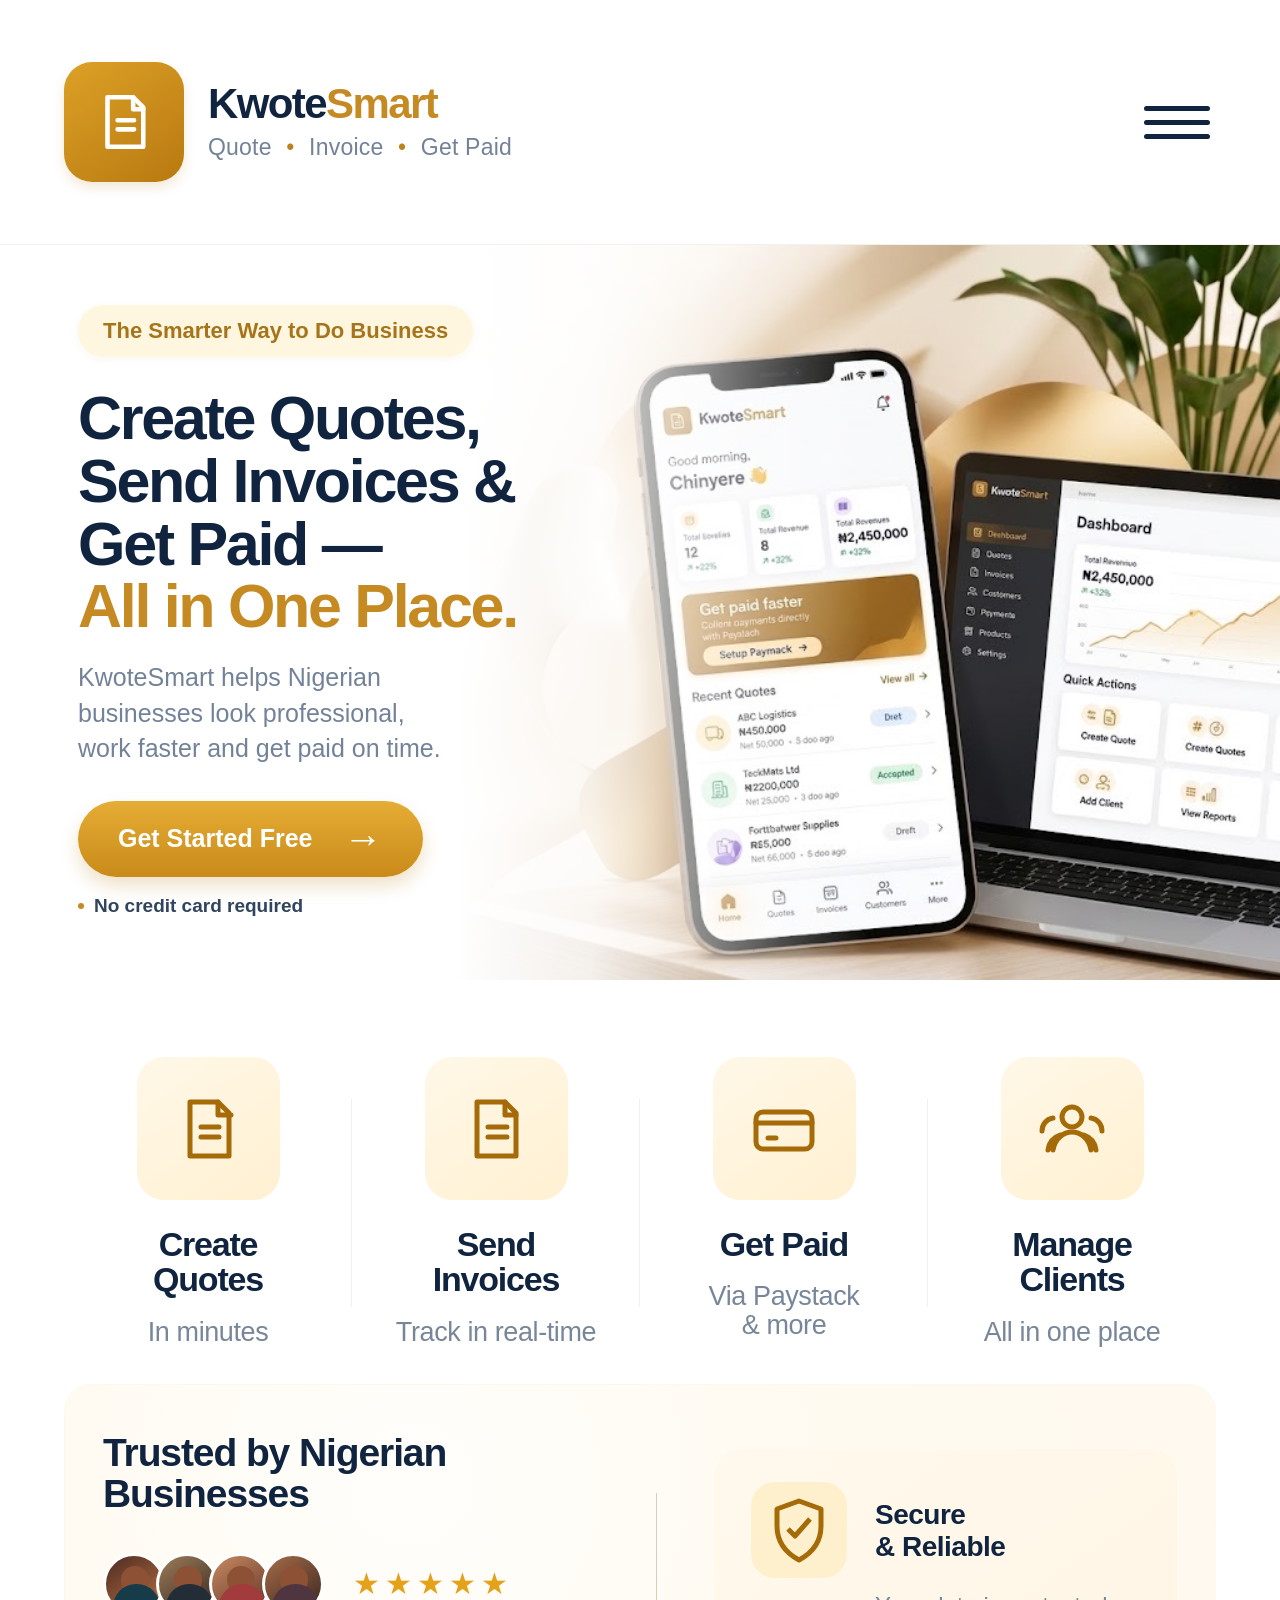
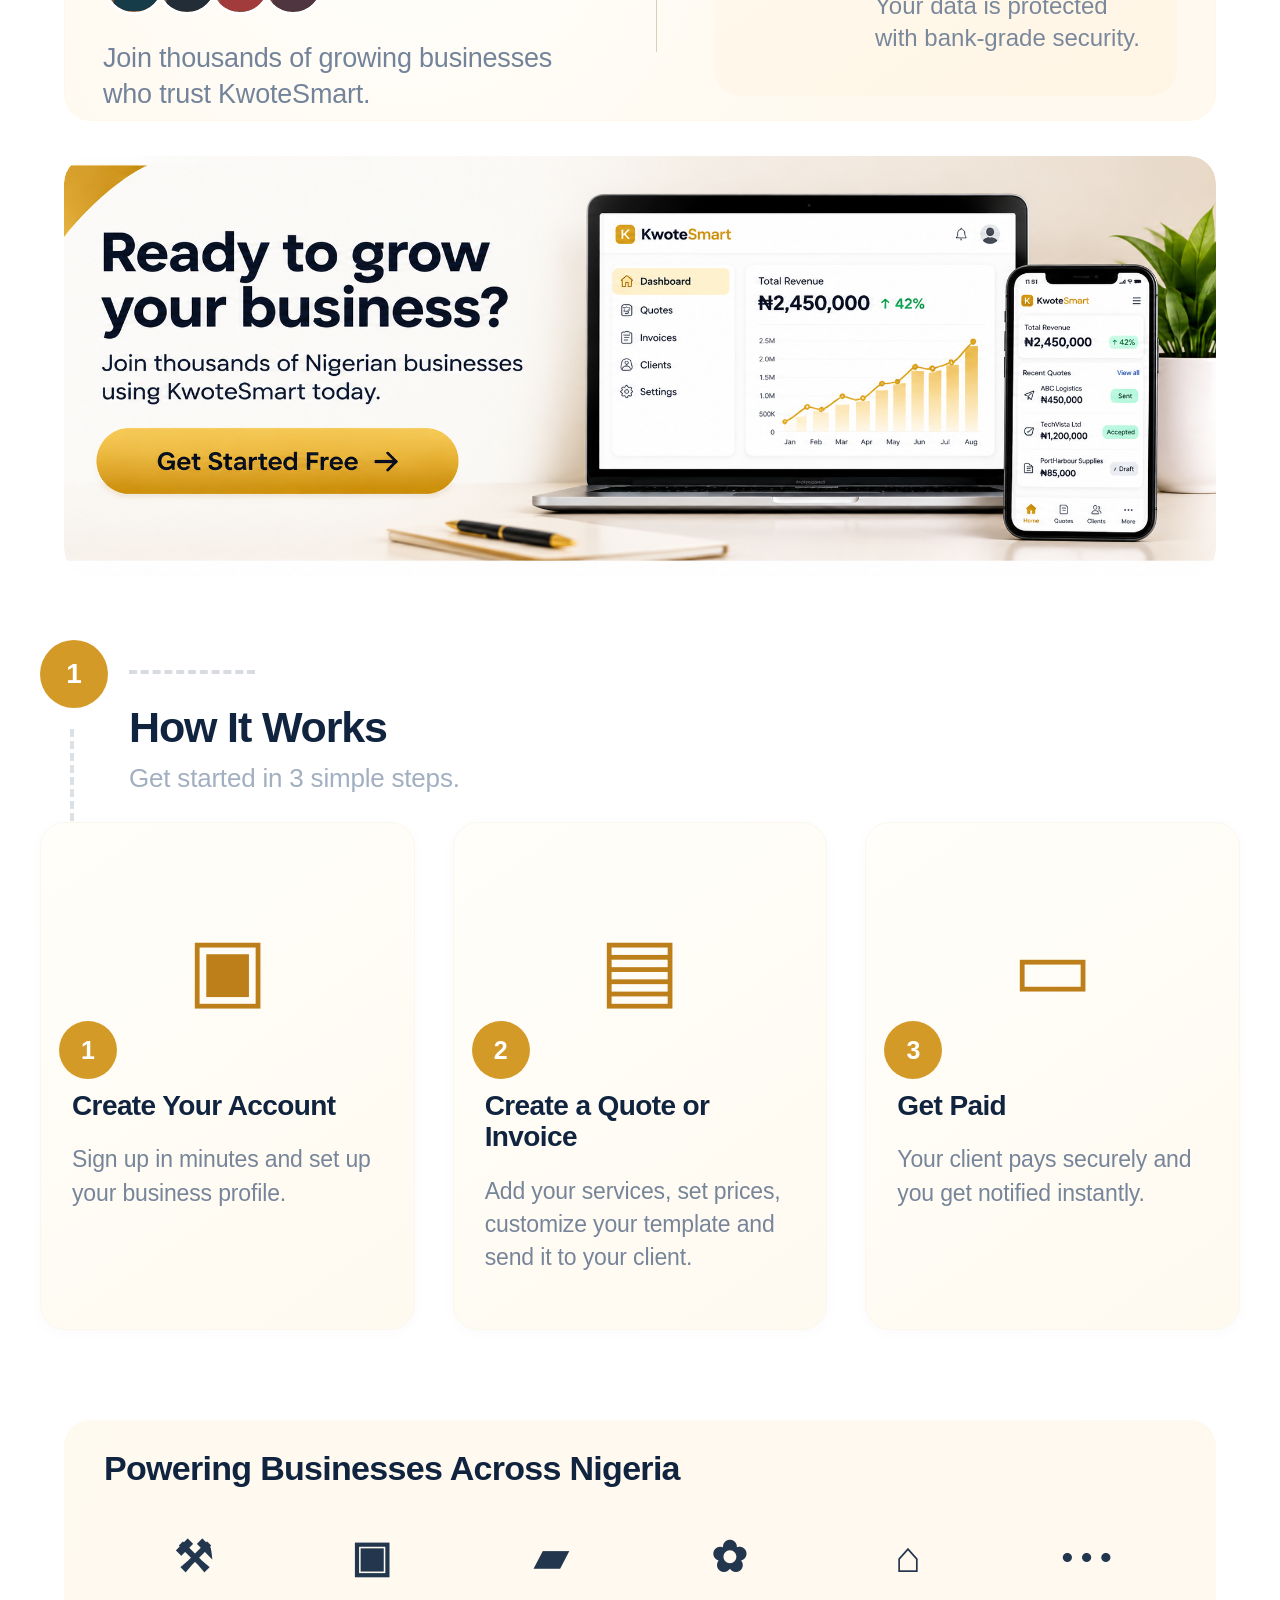
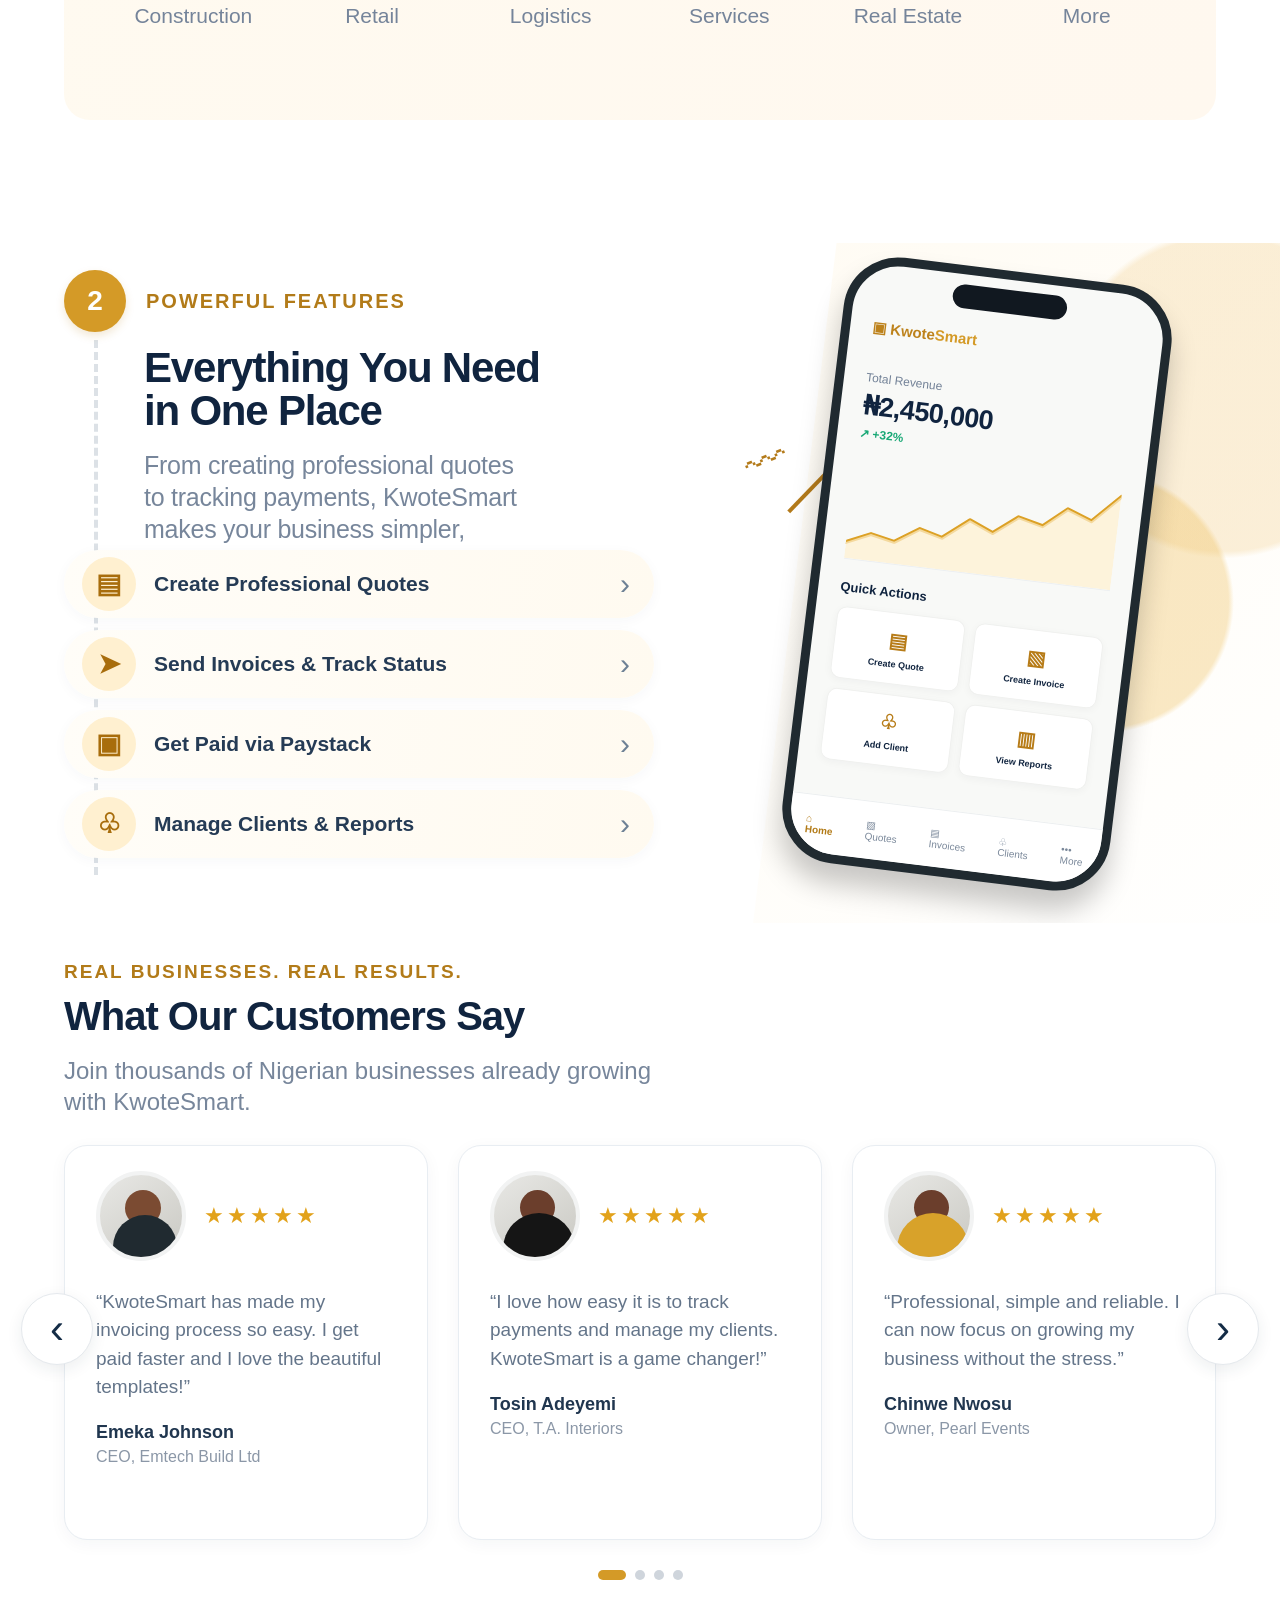
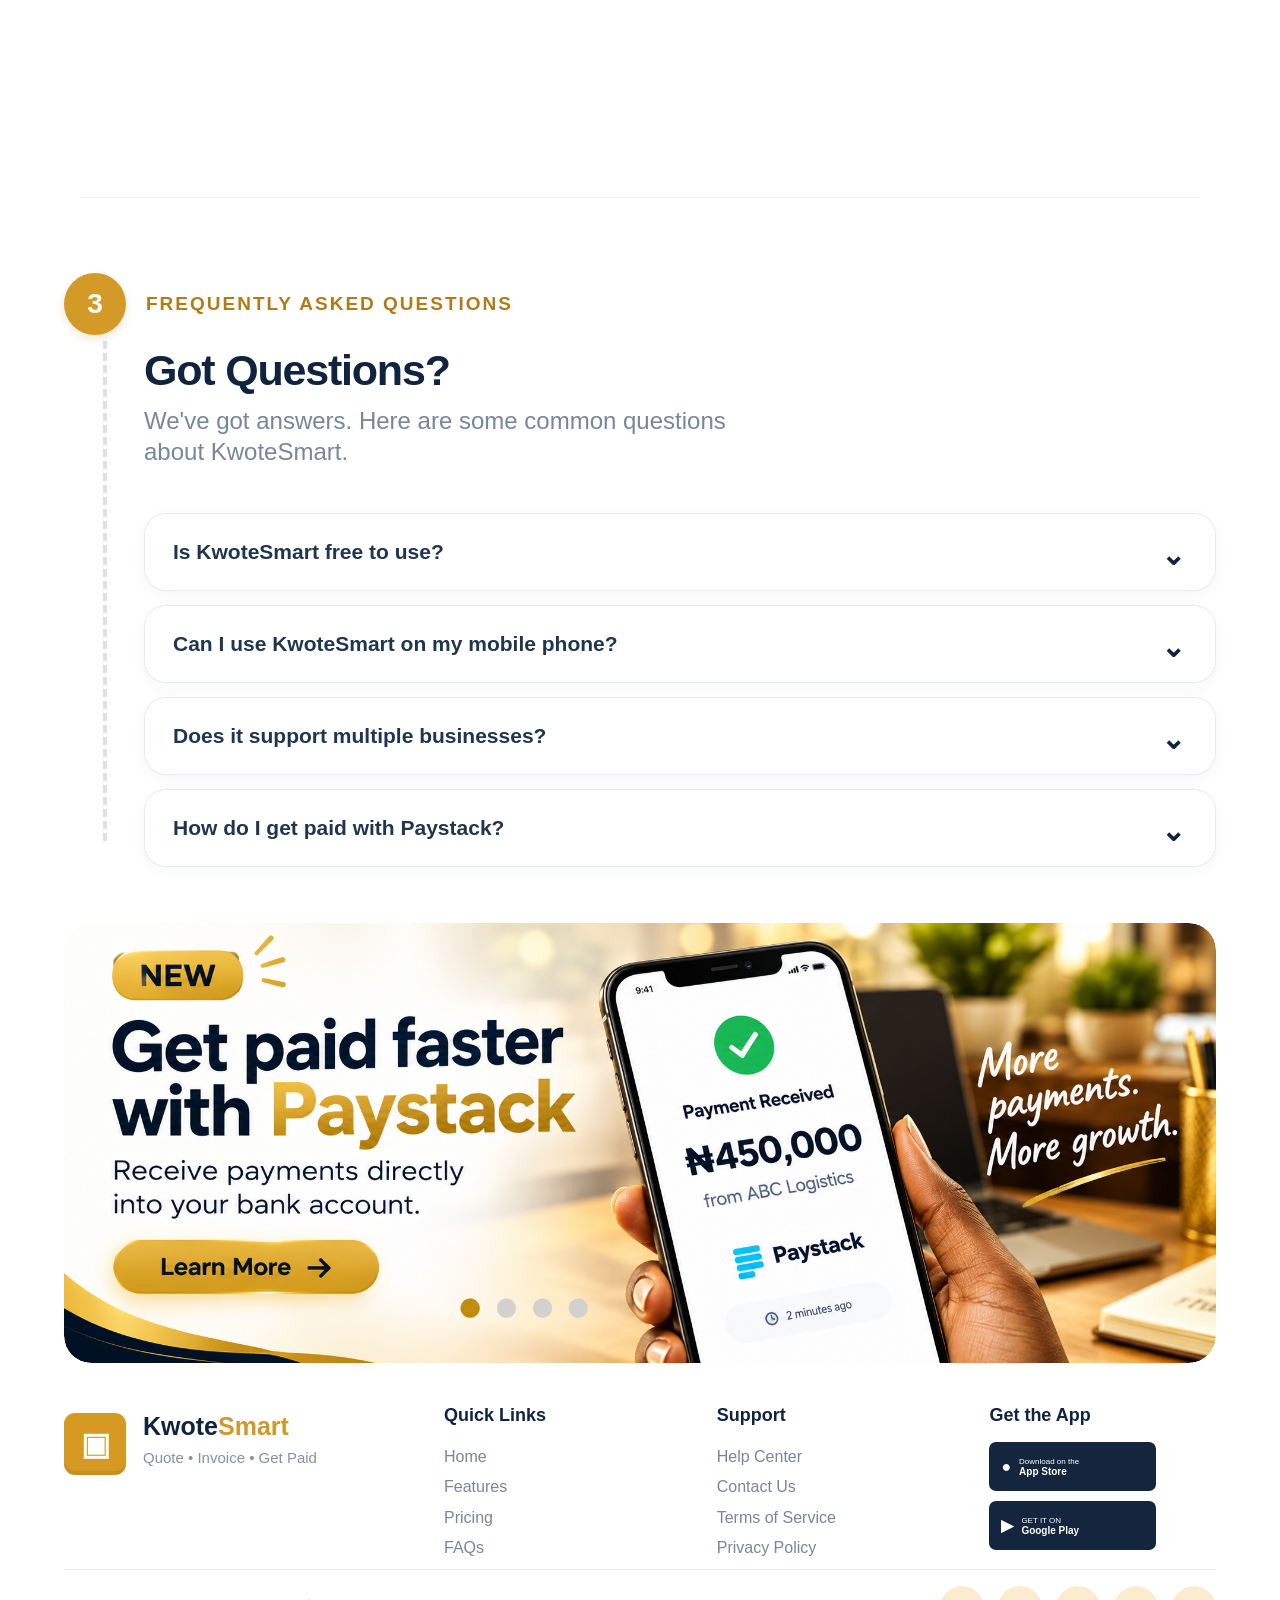
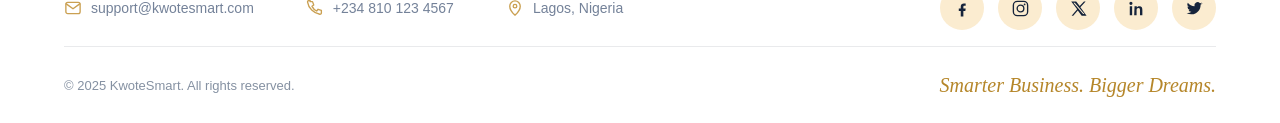
==== commit c95a93d5: "Add files via upload" ====
--- a/index.html
+++ b/index.html
@@ -77,10 +77,10 @@
 
 /* Shared: full-bleed replaceable advert artwork (used by .pay and .cta-section) */
 .advert-card{
- padding:0 !important;background:#fff;
+ padding:0 !important;background:#fff;transform:translateZ(0);-webkit-mask-image:-webkit-radial-gradient(white,black);
 }
 .advert-image{
- display:block;width:100%;height:100%;object-fit:contain;object-position:center;
+ display:block;width:100%;height:100%;object-fit:cover;object-position:center;border-radius:inherit;
 }
 
 /* HOW IT WORKS TOP VISIBLE */
@@ -134,7 +134,7 @@
 .footer-brand{display:flex;gap:17px;align-items:flex-start;padding-top:10px}.footer-logo{width:62px;height:62px;border-radius:11px;background:#d69a22;color:#fff;display:grid;place-items:center;font-size:31px;font-weight:800;box-shadow:inset 0 -4px 0 rgba(0,0,0,.07)}
 .footer-brand strong{font-size:25px;line-height:1.1;margin-top:5px}.footer-brand strong span{color:#d19827}.footer-brand small{display:block;color:#8591a2;font-size:15px;margin-top:8px}
 .footer-col h4{font-size:18px;margin:2px 0 16px}.footer-col a{display:block;text-decoration:none;color:#78869a;font-size:16px;line-height:1.9}.badges{display:flex;flex-direction:column;gap:10px}.badge{height:49px;width:167px;border-radius:7px;background:#14263d;color:#fff;display:flex;align-items:center;padding:0 12px;gap:8px;font-size:10px;font-weight:700}.badge b{font-size:16px}.badge span{font-size:8px;font-weight:400;display:block}
-.footer-mid{height:76px;display:flex;align-items:center;justify-content:space-between}.contact{display:flex;gap:52px;color:#748299;font-size:14px}.contact span{display:flex;align-items:center;gap:9px}.social{display:flex;gap:24px;font-weight:800;font-size:16px;color:#22364e}.footer-bottom{height:77px;border-top:1px solid #e9eaec;display:flex;align-items:center;justify-content:space-between;color:#8591a2;font-size:13px}.tagline{font-family:cursive;color:#b58629;font-size:20px;font-style:italic}
+.footer-mid{height:76px;display:flex;align-items:center;justify-content:space-between}.contact{display:flex;gap:52px;color:#748299;font-size:14px}.contact span{display:flex;align-items:center;gap:9px}.contact span svg{width:18px;height:18px;color:#caa052;flex:none}.social{display:flex;gap:14px}.social a{width:44px;height:44px;border-radius:50%;background:#fbecd0;color:#16243b;display:grid;place-items:center;text-decoration:none;transition:background .2s}.social a svg{width:19px;height:19px}.social a:hover{background:#f4dcab}.footer-bottom{height:77px;border-top:1px solid #e9eaec;display:flex;align-items:center;justify-content:space-between;color:#8591a2;font-size:13px}.tagline{font-family:cursive;color:#b58629;font-size:20px;font-style:italic}
 
 
 /* POWERFUL FEATURES + CUSTOMER TESTIMONIALS EXTENSION */
@@ -578,9 +578,12 @@
  /* Footer */
  .footer{height:auto;padding:32px 0}
  .footer-top{height:auto;grid-template-columns:1fr;gap:28px}
- .footer-mid{flex-direction:column;gap:14px;align-items:flex-start;height:auto;padding:20px 0}
- .contact{flex-direction:column;gap:12px;align-items:flex-start}
- .footer-bottom{flex-direction:column;gap:8px;align-items:flex-start;height:auto;padding:20px 0}
+ .footer-mid{flex-direction:column;gap:24px;align-items:flex-start;height:auto;padding:24px 0}
+ .contact{flex-direction:column;gap:18px;align-items:flex-start;font-size:16px}
+ .contact span svg{width:20px;height:20px}
+ .social{gap:16px}
+ .footer-bottom{flex-direction:column;gap:10px;align-items:flex-start;height:auto;padding:22px 0}
+ .tagline{font-size:19px}
 }
 
 /* ============ MOBILE HERO — exact match to KwoteSmart v20 reference (max-width:700px) ============ */
@@ -924,7 +927,7 @@
   <div class="footer-col"><h4>Support</h4><a href="#">Help Center</a><a href="#">Contact Us</a><a href="#">Terms of Service</a><a href="#">Privacy Policy</a></div>
   <div class="footer-col"><h4>Get the App</h4><div class="badges"><div class="badge"><b>●</b><div><span>Download on the</span>App Store</div></div><div class="badge"><b>▶</b><div><span>GET IT ON</span>Google Play</div></div></div></div>
  </div>
- <div class="footer-mid"><div class="contact"><span>✉ support@kwotesmart.com</span><span>☎ +234 810 123 4567</span><span>⌖ Lagos, Nigeria</span></div><div class="social"><span>f</span><span>◎</span><span>𝕏</span><span>in</span><span>▶</span></div></div>
+ <div class="footer-mid"><div class="contact"><span><svg viewBox="0 0 24 24" fill="none" stroke="currentColor" stroke-width="1.8" stroke-linecap="round" stroke-linejoin="round"><rect x="2.5" y="4.5" width="19" height="15" rx="2.5"/><path d="M3 6.5l9 6.5 9-6.5"/></svg> support@kwotesmart.com</span><span><svg viewBox="0 0 24 24" fill="none" stroke="currentColor" stroke-width="1.8" stroke-linecap="round" stroke-linejoin="round"><path d="M5.5 3.5h3.2l1.6 4.4-2.3 1.9a13.6 13.6 0 0 0 6.2 6.2l1.9-2.3 4.4 1.6v3.2c0 1.1-1 2-2.2 1.8-4-.6-7.8-2.6-10.7-5.5C4.7 12.1 2.7 8.3 2.1 4.3 1.9 3.1 2.8 2 4 2h1.5z"/></svg> +234 810 123 4567</span><span><svg viewBox="0 0 24 24" fill="none" stroke="currentColor" stroke-width="1.8" stroke-linecap="round" stroke-linejoin="round"><path d="M12 21.5s7-6.3 7-12A7 7 0 0 0 5 9.5c0 5.7 7 12 7 12z"/><circle cx="12" cy="9.5" r="2.4"/></svg> Lagos, Nigeria</span></div><div class="social"><a href="#" aria-label="Facebook"><svg viewBox="0 0 24 24" fill="currentColor"><path d="M14.5 8.5H16V5.7c-.3 0-1.2-.1-2.3-.1-2.3 0-3.9 1.4-3.9 4v2.4H7.3v3.2h2.5V22h3.3v-6.8h2.5l.4-3.2h-2.9V9.9c0-.9.3-1.4 1.4-1.4z"/></svg></a><a href="#" aria-label="Instagram"><svg viewBox="0 0 24 24" fill="none" stroke="currentColor" stroke-width="1.7"><rect x="3" y="3" width="18" height="18" rx="5"/><circle cx="12" cy="12" r="4.2"/><circle cx="17.2" cy="6.8" r="1.1" fill="currentColor" stroke="none"/></svg></a><a href="#" aria-label="X"><svg viewBox="0 0 24 24" fill="currentColor"><path d="M18.9 3H21l-6.6 7.5L22.2 21h-6.2l-4.9-6.4L5.4 21H3.3l7-8-7.5-10h6.3l4.4 5.8L18.9 3zm-1.1 16.1h1.7L7.3 4.8H5.5l12.3 14.3z"/></svg></a><a href="#" aria-label="LinkedIn"><svg viewBox="0 0 24 24" fill="currentColor"><path d="M4.98 3.5a2 2 0 1 1 0 4 2 2 0 0 1 0-4zM3.5 9h3v11.5h-3zM9.5 9h2.9v1.6h.04c.4-.8 1.5-1.6 3.06-1.6 3.3 0 3.9 2.1 3.9 4.9v6.6h-3v-5.9c0-1.4 0-3.2-2-3.2s-2.3 1.5-2.3 3.1v6h-3z"/></svg></a><a href="#" aria-label="Twitter"><svg viewBox="0 0 24 24" fill="currentColor"><path d="M22 5.9c-.7.3-1.5.6-2.3.7a4 4 0 0 0 1.8-2.2c-.8.5-1.6.8-2.6 1a4 4 0 0 0-6.9 3.6A11.4 11.4 0 0 1 3.6 4.6a4 4 0 0 0 1.2 5.3c-.6 0-1.3-.2-1.8-.5v.05a4 4 0 0 0 3.2 3.9c-.6.2-1.2.2-1.8.1a4 4 0 0 0 3.7 2.8A8 8 0 0 1 2 17.6a11.3 11.3 0 0 0 6.2 1.8c7.4 0 11.5-6.2 11.5-11.5v-.5c.8-.6 1.5-1.3 2.3-2.1z"/></svg></a></div></div>
  <div class="footer-bottom"><span>© 2025 KwoteSmart. All rights reserved.</span><span class="tagline">Smarter Business. Bigger Dreams.</span></div>
  </div>
 </footer>
@@ -985,4 +988,4 @@
 </script>
 
 </body>
-</html>
+</html>
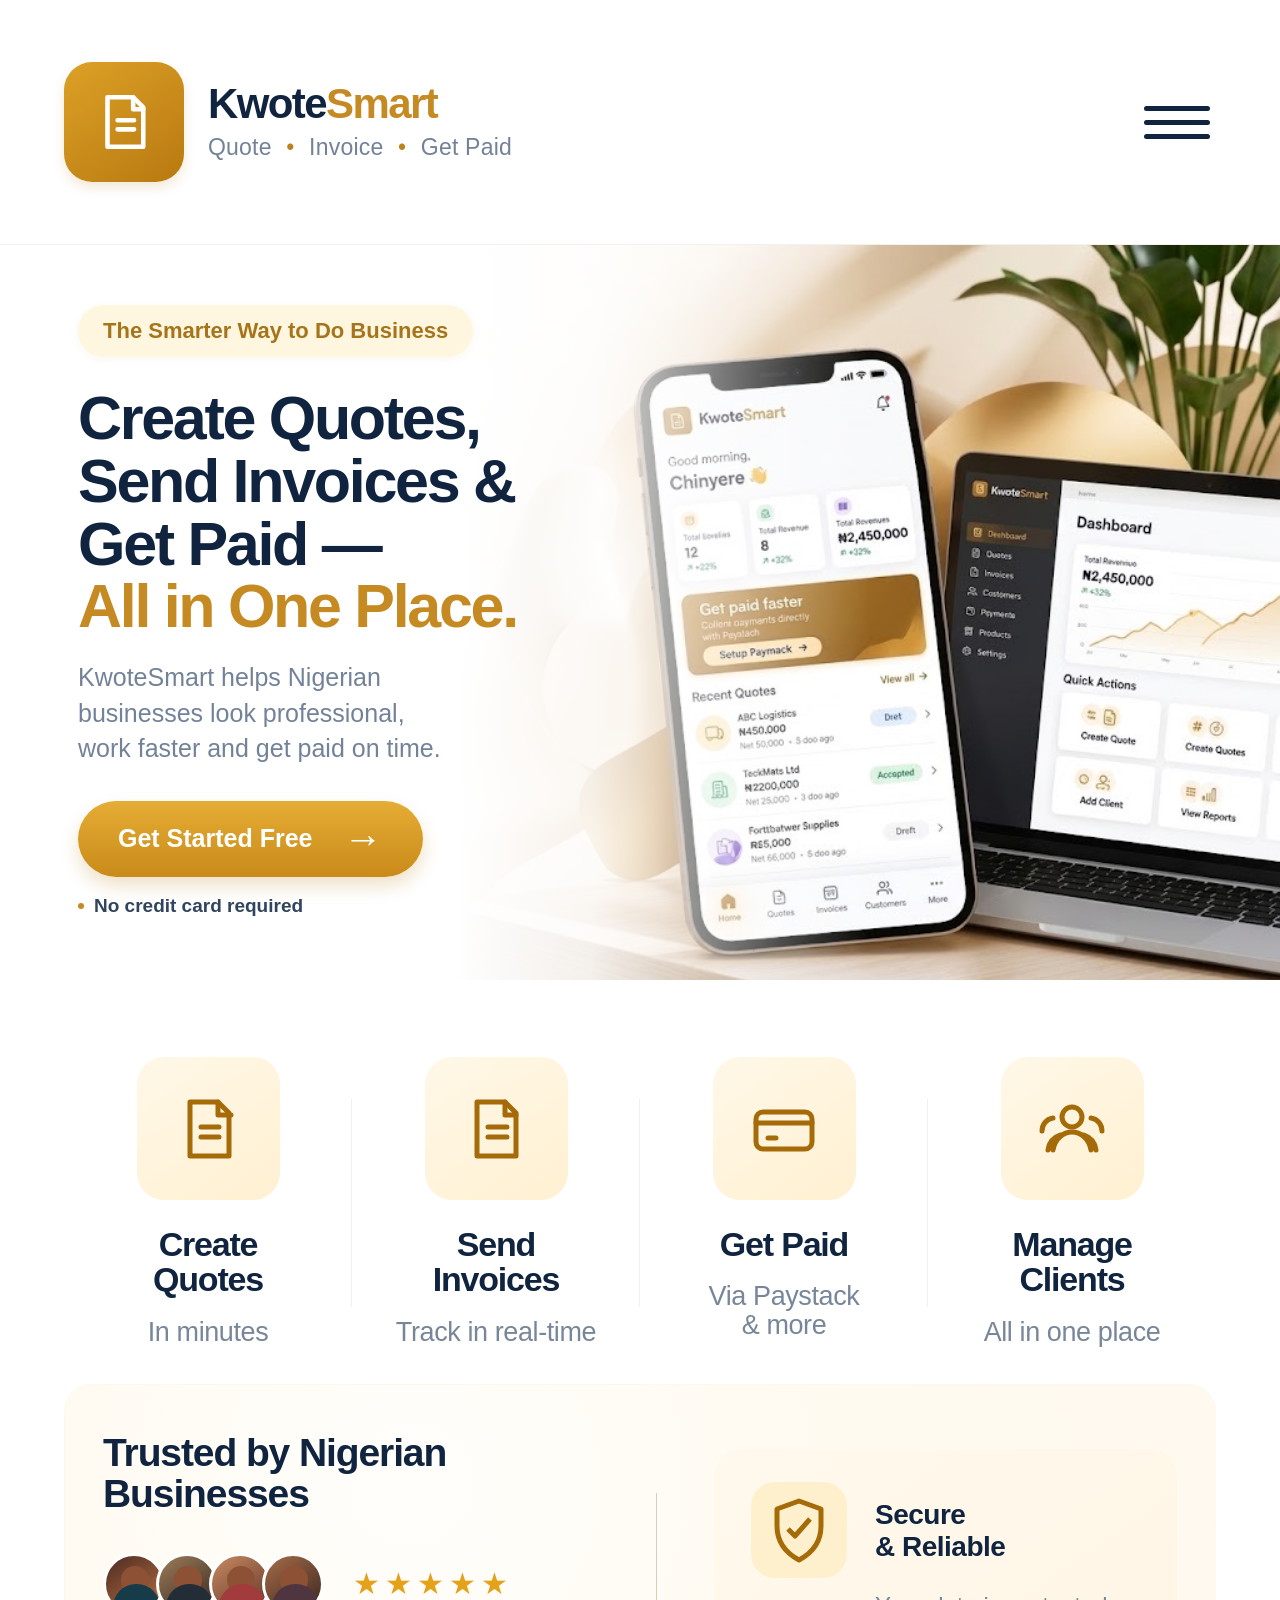
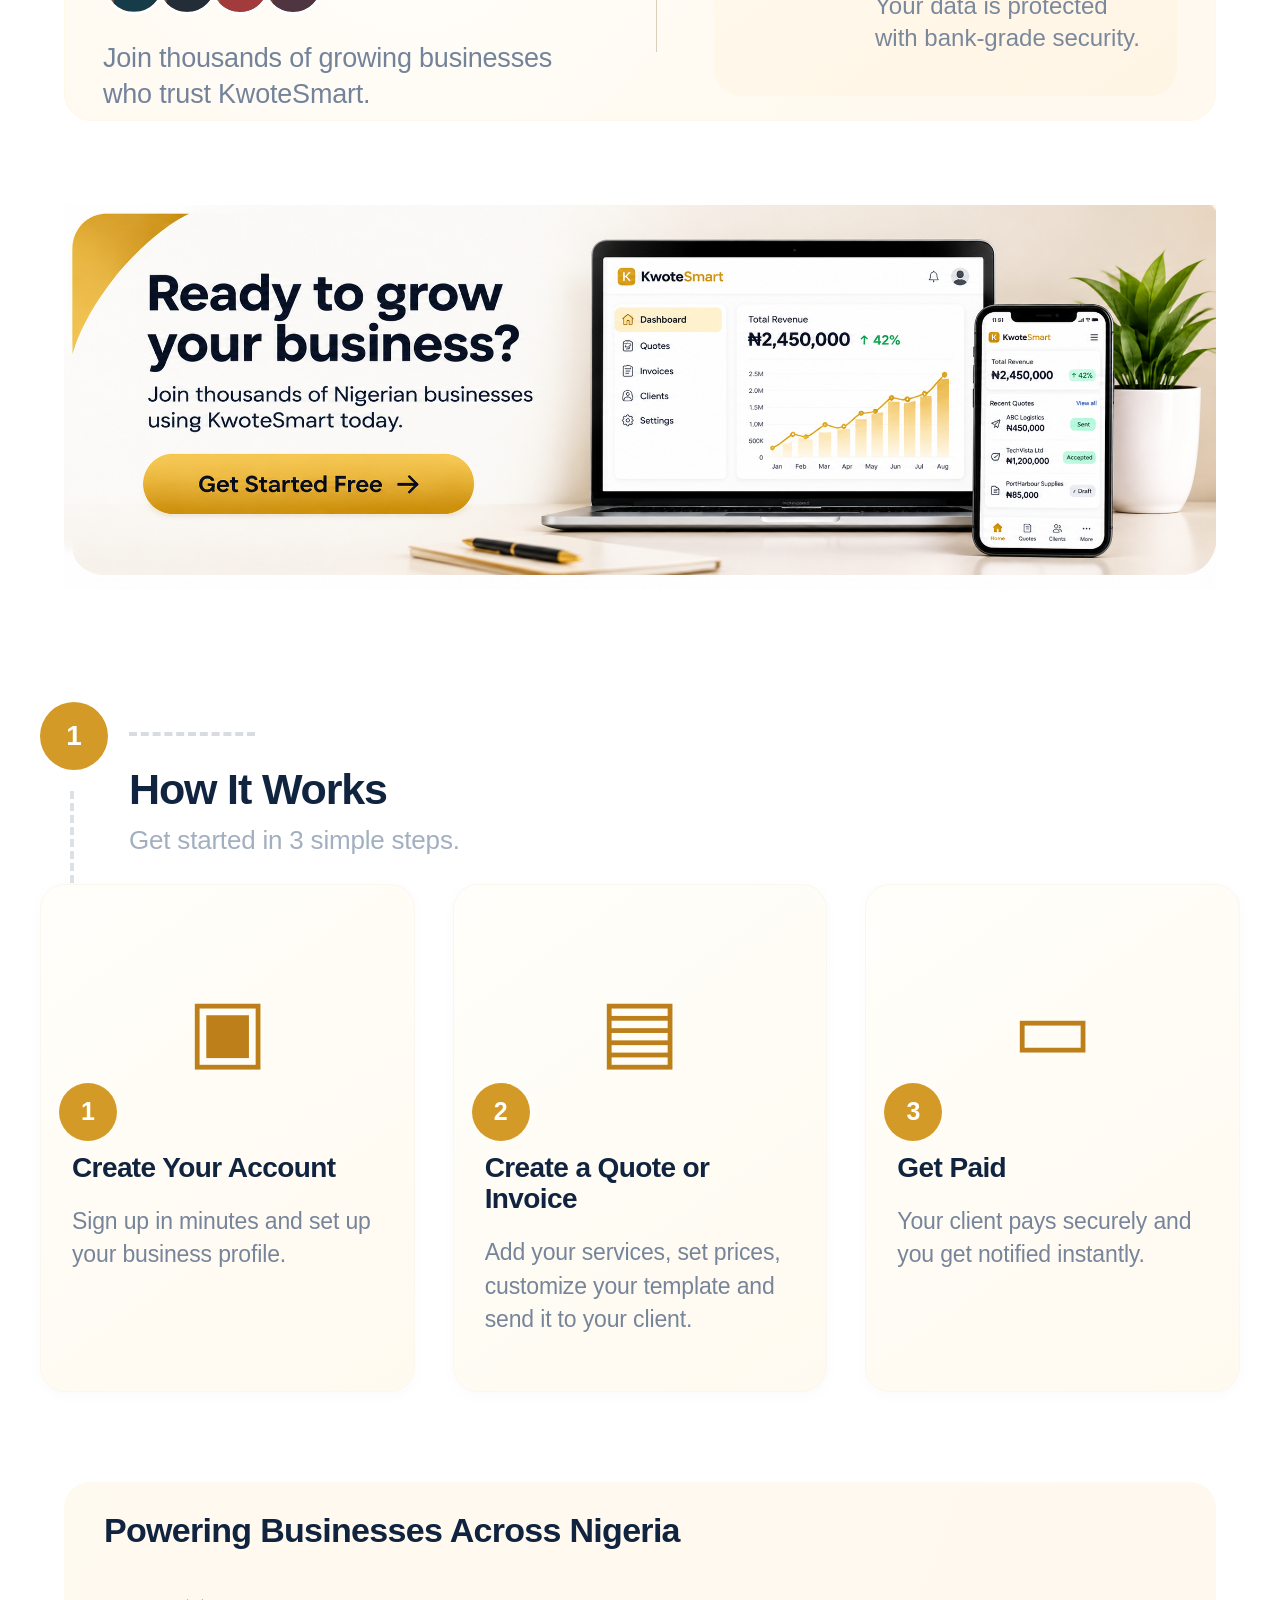
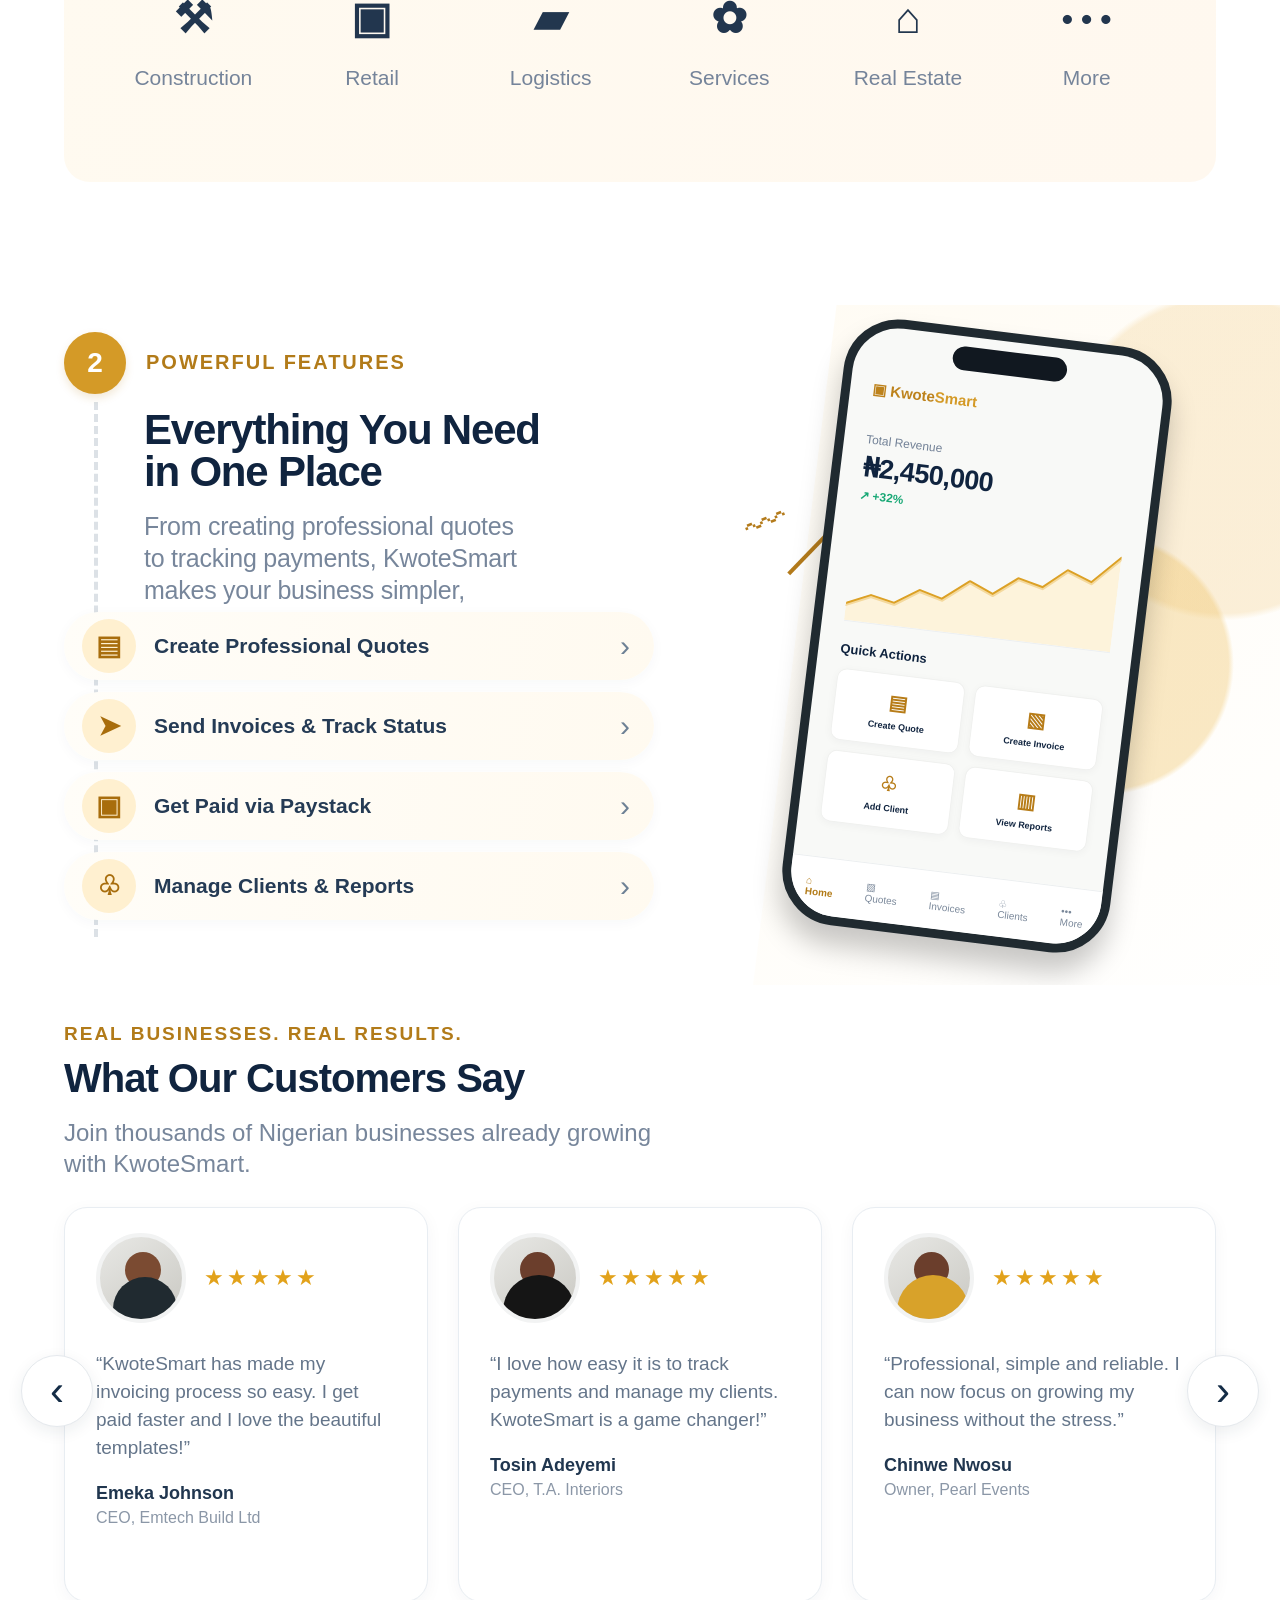
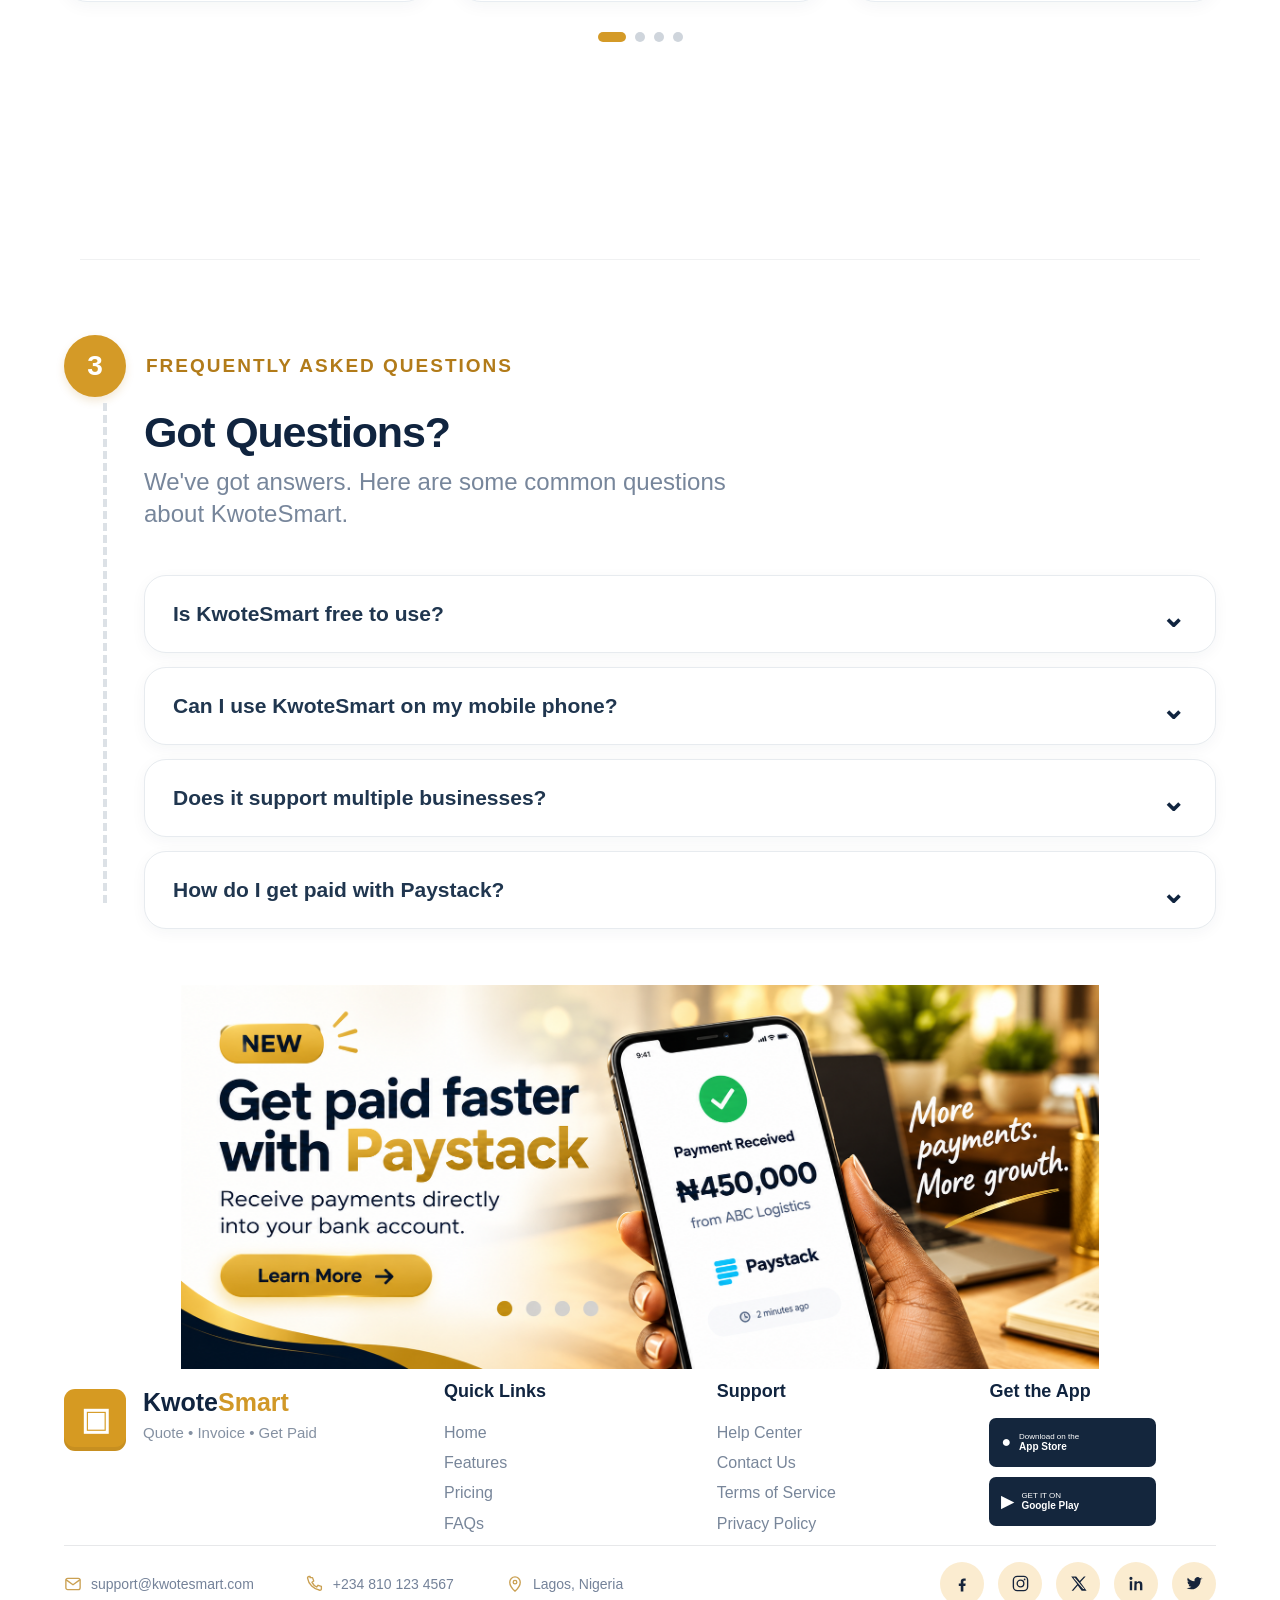
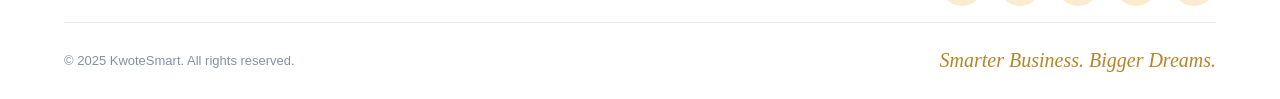
==== commit 1a0062ca: "Add files via upload" ====
--- a/index.html
+++ b/index.html
@@ -70,9 +70,9 @@
 .security p{font-size:24px;line-height:1.35;color:#7a889c;margin:0;white-space:nowrap}
 
 /* PAYSTACK — promotional advert banner (replaceable image) */
-.pay{position:relative;width:100%;height:361px;margin-top:35px}
+.pay{position:relative;width:100%;height:auto;margin-top:35px}
 .pay-card{
- height:361px;border-radius:27px;overflow:hidden;position:relative;background:#fff;
+ height:auto;aspect-ratio:1536/642;border-radius:16px;overflow:hidden;position:relative;background:#fff;
 }
 
 /* Shared: full-bleed replaceable advert artwork (used by .pay and .cta-section) */
@@ -80,7 +80,7 @@
  padding:0 !important;background:#fff;transform:translateZ(0);-webkit-mask-image:-webkit-radial-gradient(white,black);
 }
 .advert-image{
- display:block;width:100%;height:100%;object-fit:cover;object-position:center;border-radius:inherit;
+ display:block;width:100%;height:100%;object-fit:contain;object-position:center;border-radius:inherit;
 }
 
 /* HOW IT WORKS TOP VISIBLE */
@@ -127,8 +127,8 @@
 
 
 /* CTA — final promotional advert banner (replaceable image) */
-.cta-section{position:relative;width:100%;height:430px}
-.cta-card{height:385px;width:100%;border-radius:27px;background:#fff;position:relative;overflow:hidden}
+.cta-section{position:relative;width:100%;height:auto}
+.cta-card{height:auto;aspect-ratio:1536/512;width:100%;border-radius:16px;background:#fff;position:relative;overflow:hidden}
 .footer{position:relative;width:100%;height:330px;color:#10243f}
 .footer-top{height:177px;display:grid;grid-template-columns:1.35fr .9fr .9fr .95fr;column-gap:58px;padding:10px 0 0;border-bottom:1px solid #e7e8ea}
 .footer-brand{display:flex;gap:17px;align-items:flex-start;padding-top:10px}.footer-logo{width:62px;height:62px;border-radius:11px;background:#d69a22;color:#fff;display:grid;place-items:center;font-size:31px;font-weight:800;box-shadow:inset 0 -4px 0 rgba(0,0,0,.07)}
@@ -353,21 +353,8 @@
 
 
 
-/* WIDER/TALLER PROMOTIONAL BANNERS */
-.pay{
- height:420px;
-}
-.pay-card{
- height:420px;
-}
-
-/* Match the extra breathing room on the final banner near the footer. */
-.cta-section{
- height:470px;
-}
-.cta-card{
- height:440px;
-}
+/* Banner height now comes from aspect-ratio (matches the real image dimensions) so
+   nothing is cropped; see .pay-card / .cta-card above. */
 
 
 /* TOP NAVIGATION + HERO */
@@ -516,7 +503,7 @@
 
  /* Pay — advert image */
  .pay{height:auto}
- .pay-card{height:auto;aspect-ratio:1536/642}
+ .pay-card{height:auto;aspect-ratio:1536/642;border-radius:12px}
 
  /* How it works */
  .how{height:auto;padding:36px 0}
@@ -573,7 +560,7 @@
 
  /* CTA — advert image */
  .cta-section{height:auto;padding:36px 0}
- .cta-card{height:auto;aspect-ratio:1536/512}
+ .cta-card{height:auto;aspect-ratio:1536/512;border-radius:12px}
 
  /* Footer */
  .footer{height:auto;padding:32px 0}
@@ -965,22 +952,46 @@
     (function(i){ dots[i].addEventListener('click', function(){ goTo(i); }); })(i);
   }
 
+  var startY = 0, locked = null; // locked: 'x' (ours) | 'y' (let the page scroll) | null (undecided)
+
+  function reset(){
+    dragging = false; locked = null; deltaX = 0;
+    slider.style.transition = '';
+  }
+
   slider.addEventListener('touchstart', function(e){
-    startX = e.touches[0].clientX; dragging = true;
+    startX = e.touches[0].clientX; startY = e.touches[0].clientY;
+    dragging = true; locked = null; deltaX = 0;
     slider.style.transition = 'none';
   }, {passive:true});
+
   slider.addEventListener('touchmove', function(e){
     if(!dragging) return;
-    deltaX = e.touches[0].clientX - startX;
+    var dx = e.touches[0].clientX - startX;
+    var dy = e.touches[0].clientY - startY;
+    if(locked === null && (Math.abs(dx) > 8 || Math.abs(dy) > 8)){
+      locked = Math.abs(dx) > Math.abs(dy) ? 'x' : 'y';
+      if(locked === 'y'){ reset(); return; } // vertical intent: hand the gesture back to the page
+    }
+    if(locked !== 'x') return;
+    e.preventDefault(); // claim the gesture so iOS Safari doesn't hijack it mid-swipe
+    deltaX = dx;
     slider.style.transform = 'translateX(calc(-' + (index * 100) + '% + ' + deltaX + 'px))';
-  }, {passive:true});
+  }, {passive:false});
+
   slider.addEventListener('touchend', function(){
-    dragging = false;
-    slider.style.transition = '';
-    if(Math.abs(deltaX) > 50){
+    if(locked === 'x' && Math.abs(deltaX) > 50){
       if(deltaX < 0) goTo(index + 1); else goTo(index - 1);
     } else { update(); }
-    deltaX = 0;
+    reset();
+  });
+
+  // iOS Safari can cancel an in-progress touch (e.g. it decides to take over for its own
+  // scroll/bounce handling). Without this, `dragging` and the disabled transition would
+  // get stuck, silently breaking every swipe after the first until a dot is tapped.
+  slider.addEventListener('touchcancel', function(){
+    update();
+    reset();
   });
 
   update();
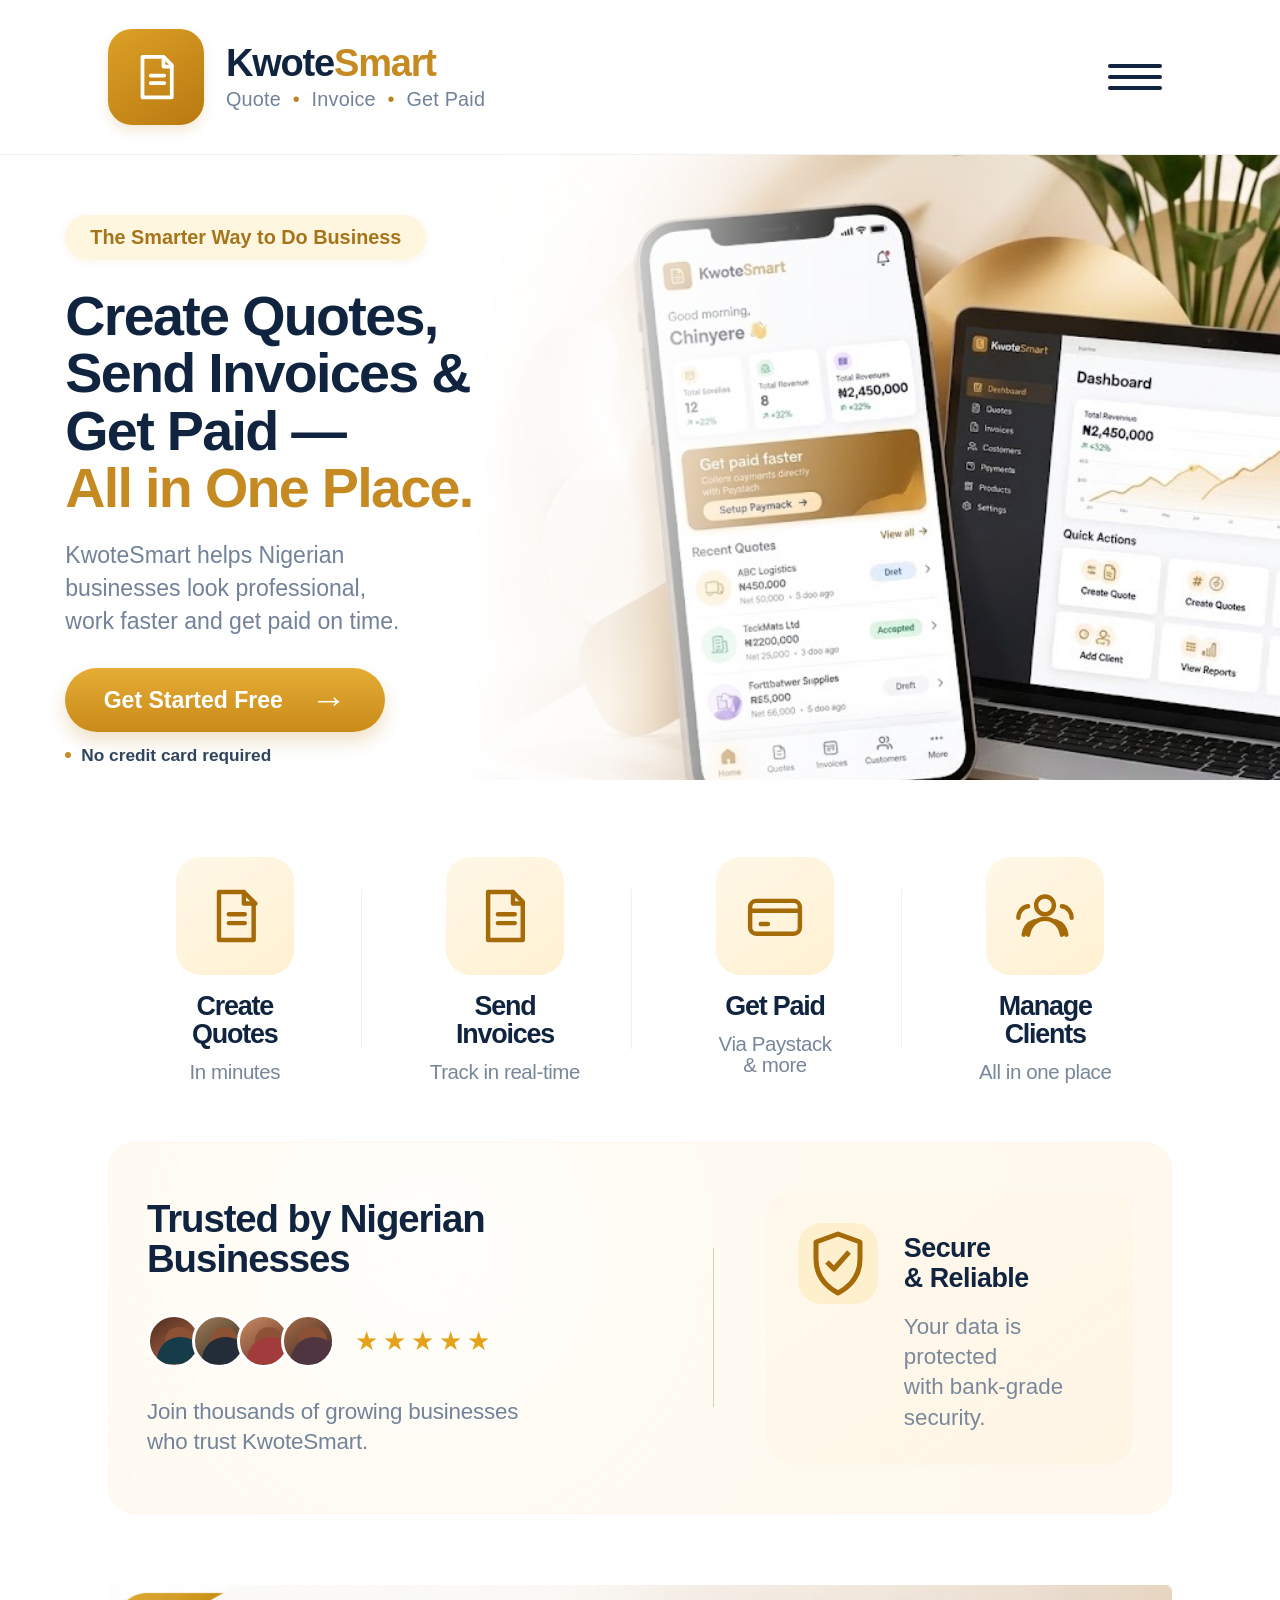
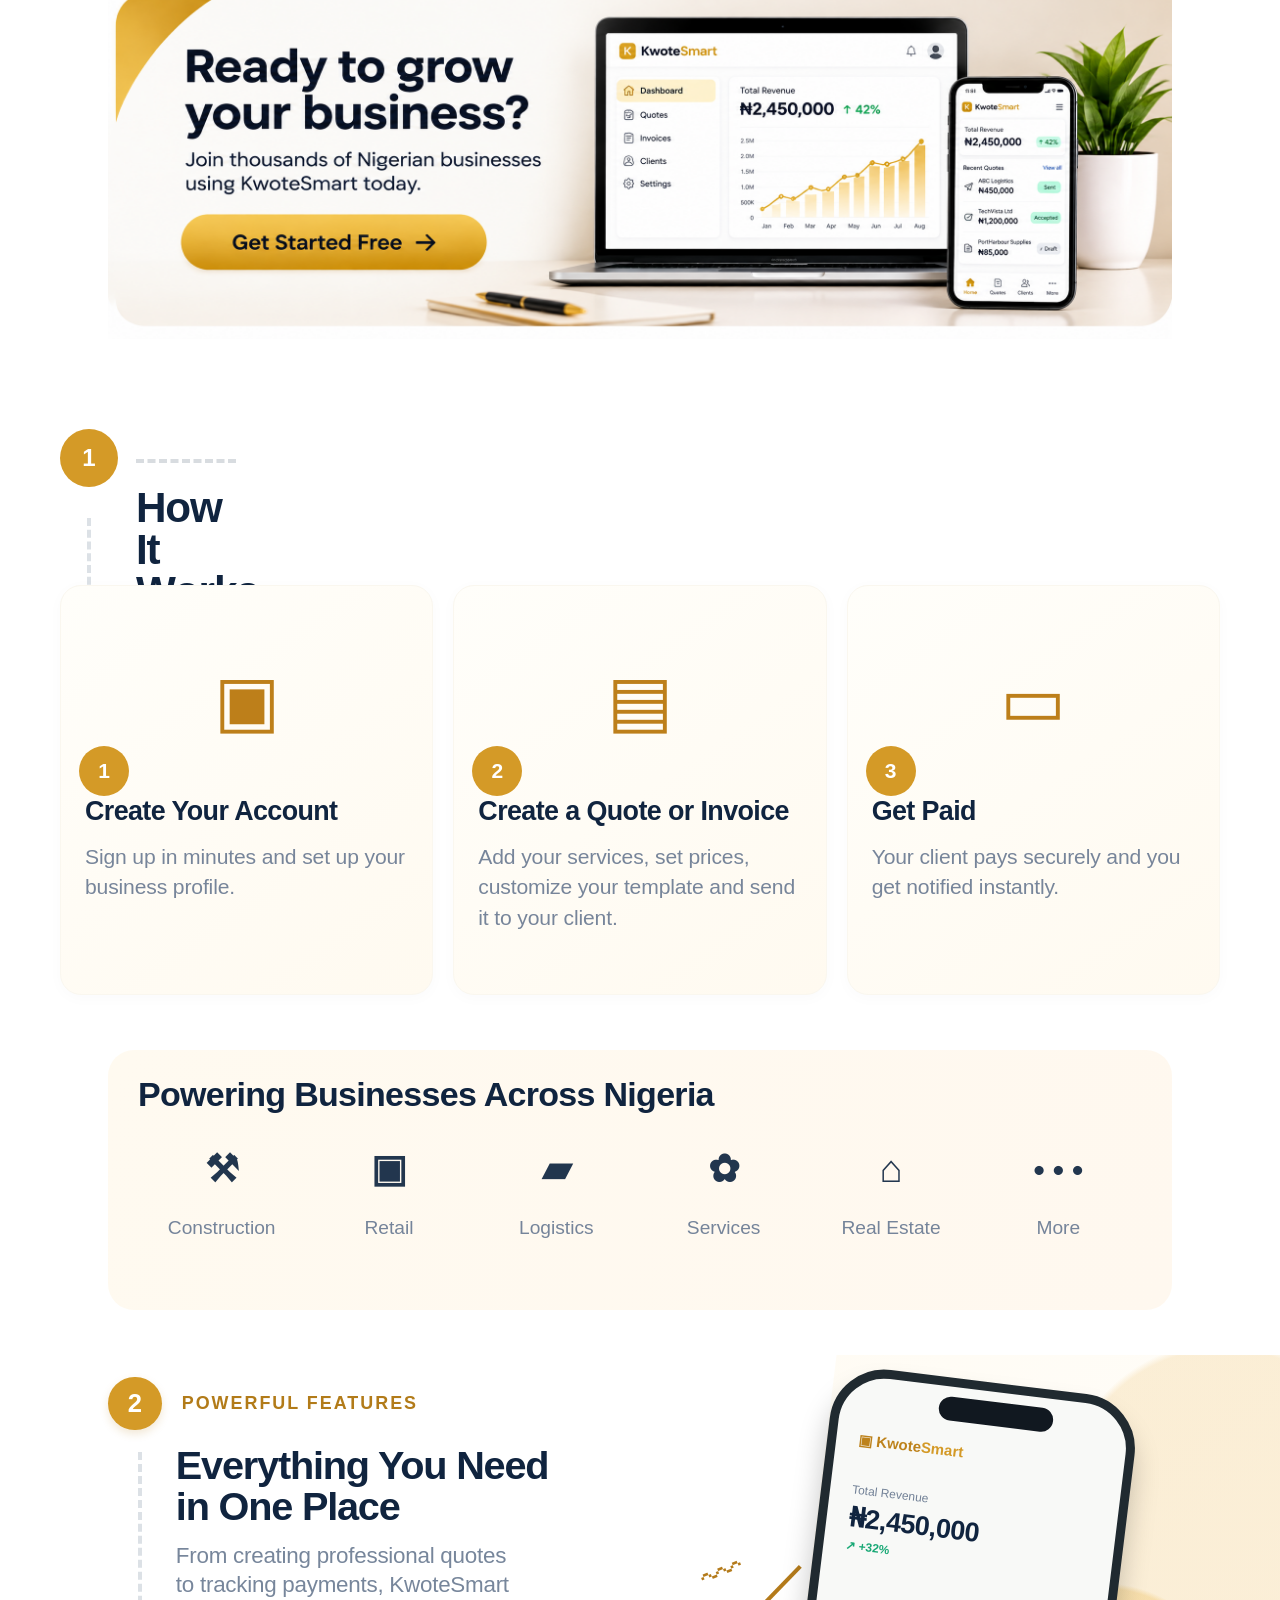
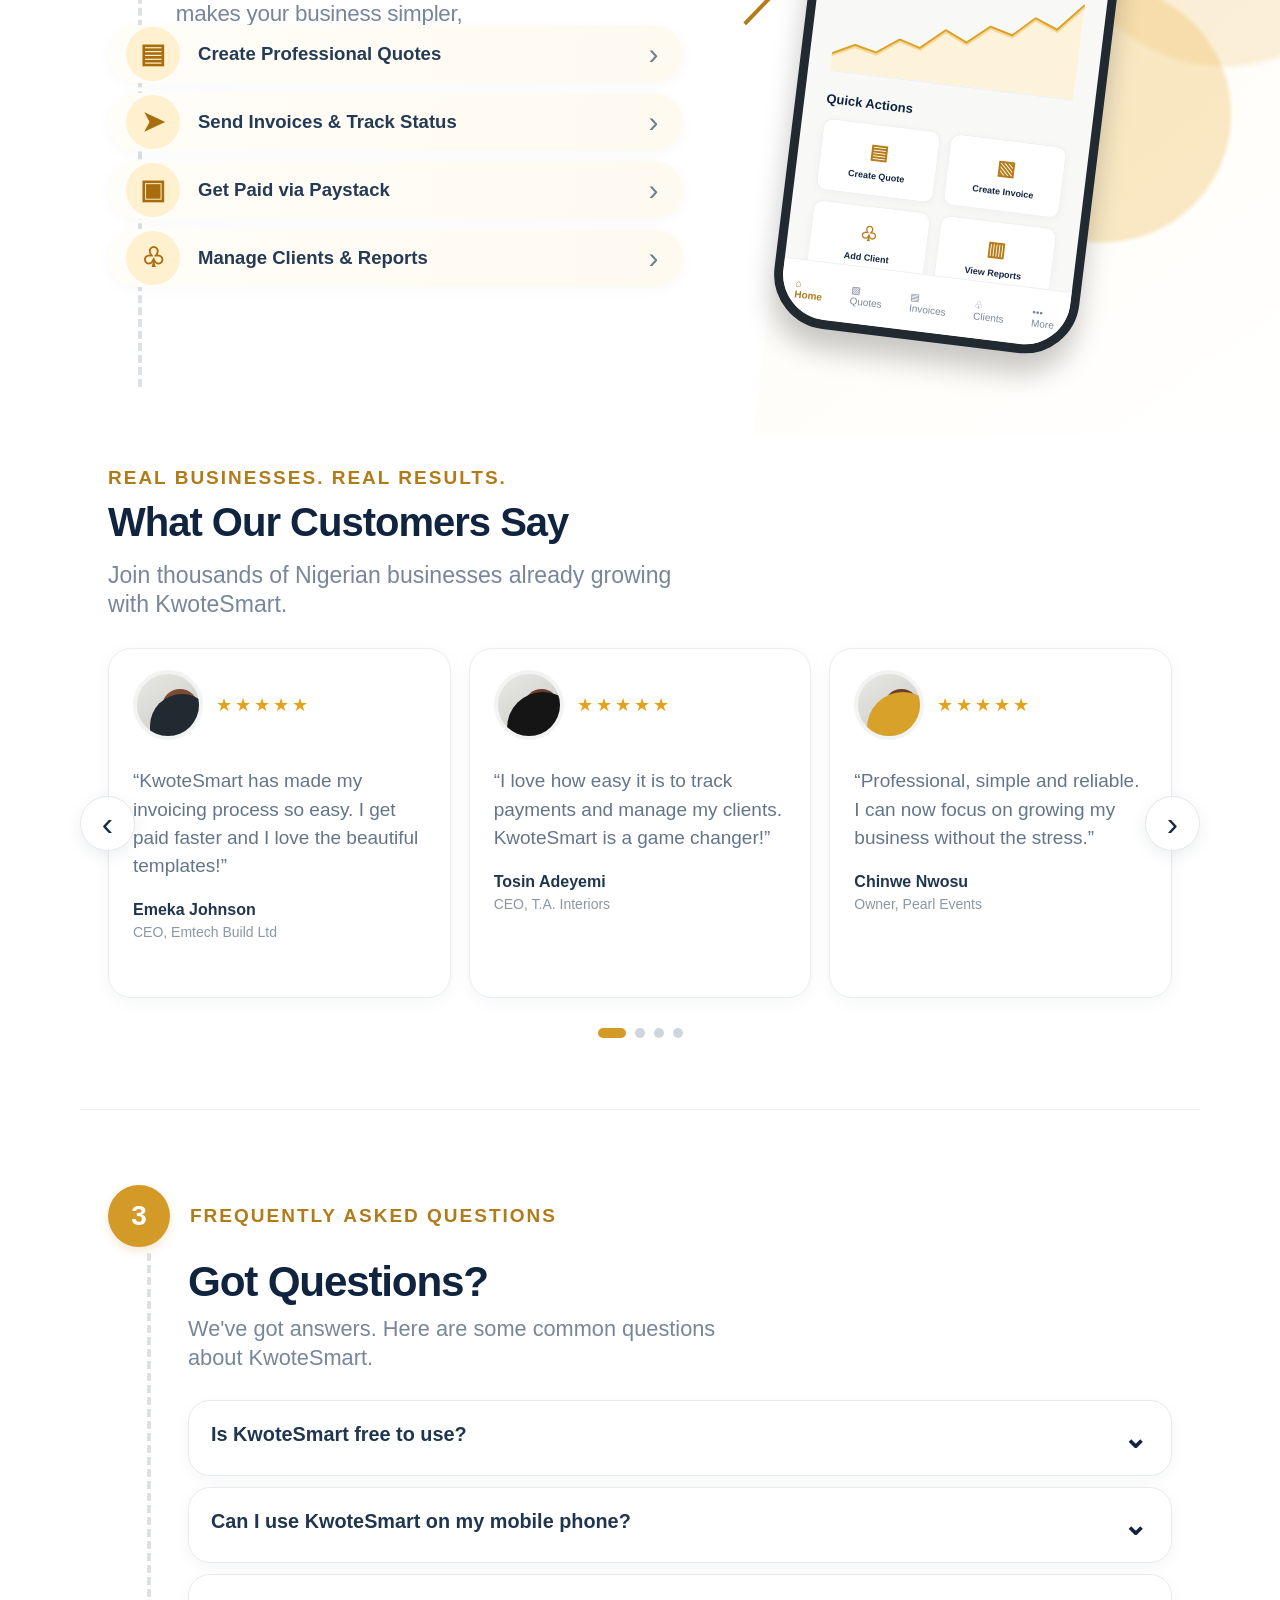
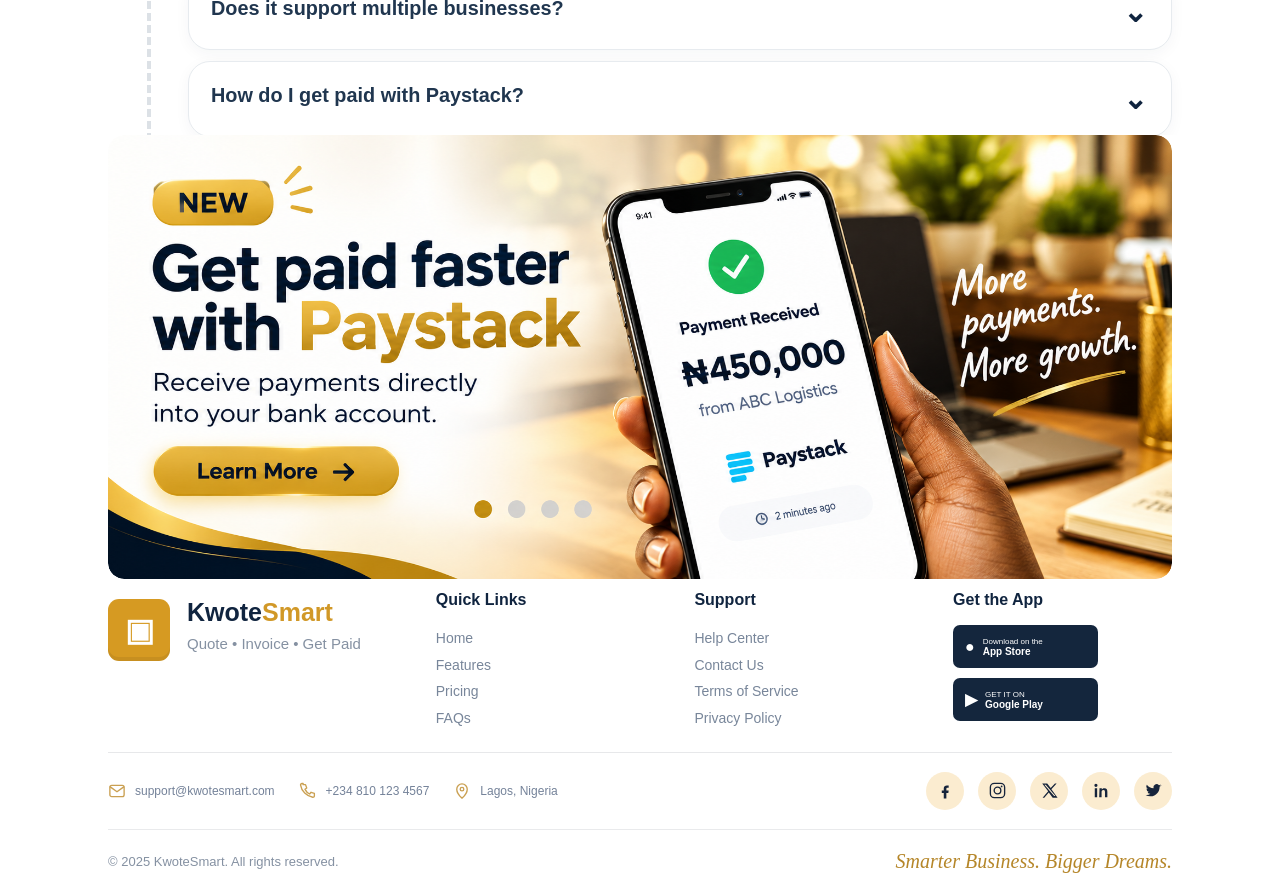
==== commit 73aab0fd: "Rename kwotesmart-responsive.html to index.html" ====
--- a/index.html
+++ b/index.html
@@ -636,6 +636,111 @@
   .faq-question{min-height:62px!important;padding:0 17px!important;font-size:15px!important}
   .faq-answer{font-size:14px!important;padding-left:17px!important;padding-right:17px!important}
 }
+
+
+/* ============ RESPONSIVE INTERMEDIATE SIZES: TABLET → SMALL DESKTOP ============
+   Keeps the supplied mobile design intact at <=700px and the large desktop
+   composition at >=1366px, while preventing fixed desktop dimensions from
+   overflowing 701–1365px screens. */
+@media (min-width:701px) and (max-width:1365px){
+  html,body{overflow-x:hidden}
+  .container{max-width:1160px;padding-left:clamp(22px,4vw,48px);padding-right:clamp(22px,4vw,48px)}
+
+  /* Header / hero */
+  .top-hero{height:auto;min-height:700px}
+  .top-nav{height:clamp(112px,15vw,185px)}
+  .brand{gap:clamp(12px,1.8vw,22px)}
+  .brand-mark{width:clamp(62px,8vw,96px);height:clamp(62px,8vw,96px);border-radius:clamp(16px,2vw,24px)}
+  .brand-mark svg{width:clamp(36px,4.4vw,54px);height:clamp(36px,4.4vw,54px)}
+  .brand-name{font-size:clamp(27px,3.15vw,38px);letter-spacing:-1.2px}
+  .brand-sub{font-size:clamp(14px,1.55vw,20px);margin-top:6px}
+  .brand-sub b{margin:0 6px}
+  .menu-button{width:clamp(48px,5vw,66px);height:50px;gap:7px}
+  .menu-button i{width:clamp(38px,4.2vw,58px);height:4px}
+
+  .hero{height:clamp(545px,48vw,735px);background-position:center right}
+  .hero-photo{width:70%}
+  .hero-copy{width:55%;max-width:none;padding:clamp(42px,5vw,60px) 0 0 clamp(22px,5.1vw,78px)}
+  .hero-pill{height:clamp(40px,3.5vw,52px);padding:0 clamp(17px,2vw,25px);font-size:clamp(16px,1.55vw,22px)}
+  .hero-copy h1{margin:clamp(22px,2.2vw,30px) 0 clamp(16px,1.8vw,22px);font-size:clamp(42px,4.35vw,61px);letter-spacing:-1.7px}
+  .hero-copy p{width:min(555px,92%);font-size:clamp(18px,1.8vw,25px)}
+  .hero-cta{margin-top:clamp(22px,2.4vw,34px);height:clamp(58px,5vw,76px);padding:0 clamp(26px,3vw,40px);gap:clamp(18px,2.2vw,31px);font-size:clamp(18px,1.8vw,25px)}
+  .hero-cta b{font-size:clamp(29px,2.8vw,39px)}
+  .hero-note{margin-top:13px;font-size:clamp(14px,1.35vw,19px)}
+  .dashboard-card{left:auto;right:clamp(30px,10vw,190px);bottom:clamp(-55px,-4vw,-25px);width:clamp(260px,25vw,335px);height:clamp(335px,32vw,430px);padding:clamp(20px,2vw,28px) clamp(18px,1.7vw,24px) 18px}
+  .dashboard-card .mini-brand{font-size:clamp(12px,1.1vw,15px);margin-bottom:clamp(18px,2vw,28px)}
+  .dashboard-total{font-size:clamp(23px,2.1vw,29px)}
+  .dashboard-chart{height:clamp(64px,6vw,82px)}
+
+  /* Four feature strip */
+  .features{height:auto;padding:clamp(34px,4vw,42px) 0}
+  .feature-row{height:auto;grid-template-columns:repeat(4,1fr);gap:clamp(8px,1.3vw,20px)}
+  .feature{height:auto;min-height:205px;padding:0 clamp(4px,1vw,12px)}
+  .feature:not(:last-child):after{top:32px;height:160px}
+  .iconbox{width:clamp(92px,9.2vw,128px);height:clamp(92px,9.2vw,128px);border-radius:clamp(19px,2vw,25px);margin-bottom:18px}
+  .icon{width:clamp(47px,5vw,65px);height:clamp(47px,5vw,65px)}
+  .feature h3{font-size:clamp(22px,2.1vw,31px)}
+  .feature p{font-size:clamp(16px,1.6vw,23px);margin-top:12px}
+
+  /* Trust */
+  .trust{height:auto;margin-top:18px}
+  .trust-card{height:auto;min-height:285px;padding:clamp(30px,4vw,48px) clamp(25px,3vw,38px)}
+  .trust-left h2{font-size:clamp(28px,3vw,39px);margin-bottom:clamp(22px,2.4vw,38px)}
+  .person{width:clamp(48px,4.2vw,62px);height:clamp(48px,4.2vw,62px)}
+  .stars{font-size:clamp(21px,2vw,30px);margin-left:20px}
+  .trust-left p{font-size:clamp(17px,1.75vw,24px)}
+  .security{height:auto;min-height:205px;margin-left:clamp(20px,4vw,57px);padding:clamp(22px,2.5vw,33px) clamp(20px,2.5vw,37px);gap:clamp(16px,2vw,28px)}
+  .shield{width:clamp(70px,6.3vw,96px);height:clamp(70px,6.3vw,96px)}
+  .security h3{font-size:clamp(21px,2.1vw,28px);margin:10px 0 18px}
+  .security p{font-size:clamp(16px,1.75vw,24px);white-space:normal}
+
+  /* Promotional banners */
+  .pay{margin-top:26px}.pay-card,.cta-card{width:100%;height:auto;aspect-ratio:1536/642}
+
+  /* How it works */
+  .how{height:auto;min-height:610px;margin-top:40px}
+  .how-head{height:145px}.circle{width:58px;height:58px;font-size:24px}.dash{left:76px;width:100px}.how-title{left:76px;top:58px;width:70%}.how-title h2{font-size:clamp(31px,3.3vw,43px)}.how-title p{font-size:clamp(17px,1.9vw,26px)}.vertical-dash{left:27px;height:255px}
+  .steps{top:160px;gap:20px}.step{height:410px;padding:20px 24px;border-radius:21px}.step-number{top:160px;width:50px;height:50px;font-size:21px}.step-icon{height:190px;font-size:70px}.step h3{font-size:clamp(21px,2.1vw,28px);margin-bottom:16px}.step p{font-size:clamp(16px,1.65vw,23px)}
+
+  /* Industries */
+  .continuation-industries{height:auto;margin-top:15px}.industry-cont-card{height:auto;min-height:260px;padding:27px 30px}.industry-cont-card h2{font-size:clamp(26px,2.7vw,34px);margin-bottom:30px}.industry-cont-grid{grid-template-columns:repeat(6,1fr)}.industry-cont-icon{font-size:clamp(31px,3vw,43px)}.industry-cont-grid span{font-size:clamp(15px,1.5vw,21px)}
+
+  /* Powerful features */
+  .powerful-features{height:clamp(570px,54vw,680px);margin-top:45px}.feature-heading{top:22px;width:52%}.feature-heading .section-label{font-size:clamp(14px,1.4vw,20px)}.feature-heading .section-number{width:clamp(48px,4.2vw,62px);height:clamp(48px,4.2vw,62px);font-size:clamp(21px,2vw,28px)}.feature-heading h2{font-size:clamp(31px,3.1vw,42px);margin-left:clamp(62px,5.3vw,80px)}.feature-heading p{font-size:clamp(17px,1.75vw,25px);width:min(520px,90%);margin-left:clamp(62px,5.3vw,80px)}.feature-dashed{height:calc(100% - 145px)}.feature-list{top:270px;width:min(54%,590px);gap:10px}.feature-item{height:58px}.feature-item .item-text{font-size:clamp(15px,1.45vw,21px)}.feature-phone{right:clamp(22px,5vw,74px);top:25px;width:clamp(265px,24vw,330px);height:clamp(490px,44vw,610px)}.feature-scribbles{right:clamp(300px,30vw,370px)}
+
+  /* Testimonials */
+  .testimonials{height:auto;min-height:720px}.testimonial-heading{padding-top:32px}.testimonial-heading h2{font-size:clamp(31px,3.2vw,40px)}.testimonial-heading p{font-size:clamp(17px,1.8vw,24px);width:70%}.testimonial-track{height:auto;gap:18px}.testimonial-card{height:350px;padding:21px 24px}.avatar{width:70px;height:70px}.rating{font-size:18px;margin-left:13px}.testimonial-card blockquote{font-size:clamp(15px,1.5vw,19px)}.customer-name{font-size:16px}.customer-role{font-size:14px}.carousel-arrow{width:55px;height:55px;font-size:34px}.carousel-arrow.left{left:-28px}.carousel-arrow.right{right:-28px}
+
+  /* FAQ */
+  .faq-section{height:auto;min-height:580px;padding-bottom:45px}.faq-heading h2{font-size:clamp(32px,3.3vw,43px)}.faq-heading p{font-size:clamp(17px,1.7vw,24px)}.faq-list{top:245px;gap:11px}.faq-question{min-height:68px;font-size:clamp(16px,1.55vw,21px);padding:0 22px}.faq-answer{font-size:16px}
+
+  /* Footer */
+  .footer{height:auto;min-height:300px}.footer-top{height:auto;grid-template-columns:1.2fr .9fr .9fr .95fr;column-gap:clamp(20px,4vw,58px);padding-bottom:20px}.footer-brand strong{font-size:clamp(19px,2vw,25px)}.footer-col h4{font-size:16px}.footer-col a{font-size:14px}.badge{width:145px;height:43px}.contact{gap:24px;font-size:12px}.social a{width:38px;height:38px}.footer-bottom{height:65px}
+}
+
+@media (min-width:701px) and (max-width:1024px){
+  .container{padding-left:24px;padding-right:24px}
+  .top-nav{height:120px}
+  .hero{height:560px}
+  .hero-copy{padding-left:28px;width:58%}
+  .hero-copy h1{font-size:44px}
+  .hero-copy p{font-size:18px;width:90%}
+  .dashboard-card{right:28px;width:265px;height:340px}
+  .features{padding-top:30px}
+  .feature{min-height:175px}.feature:not(:last-child):after{height:135px}.iconbox{width:82px;height:82px;border-radius:18px}.icon{width:43px;height:43px}.feature h3{font-size:20px}.feature p{font-size:14px}
+  .trust-card{grid-template-columns:1fr;gap:20px}.trust-card .divider{display:none}.security{margin-left:0;width:100%;display:flex;align-items:center}.security h3{margin-top:0}
+  .steps{gap:14px}.step{height:365px;padding:17px}.step-icon{height:165px}.step h3{font-size:20px}.step p{font-size:14px}
+  .feature-phone{right:20px;width:245px;height:455px}.feature-list{width:58%;top:250px}.feature-item{height:53px}.feature-item .item-text{font-size:14px}
+  .testimonial-card{height:325px}.testimonial-card blockquote{font-size:14px}.avatar{width:60px;height:60px}.rating{font-size:15px}
+  .faq-list{left:65px}.faq-heading h2{margin-left:65px}.faq-heading p{margin-left:65px}
+  .footer-top{grid-template-columns:1.2fr .8fr .8fr}.footer-col:last-child{grid-column:4}
+}
+
+@media (min-width:1025px) and (max-width:1365px){
+  .top-nav{height:155px}
+  .hero{height:625px}
+}
+
 </style>
 </head>
 <body>
@@ -999,4 +1104,4 @@
 </script>
 
 </body>
-</html>+</html>
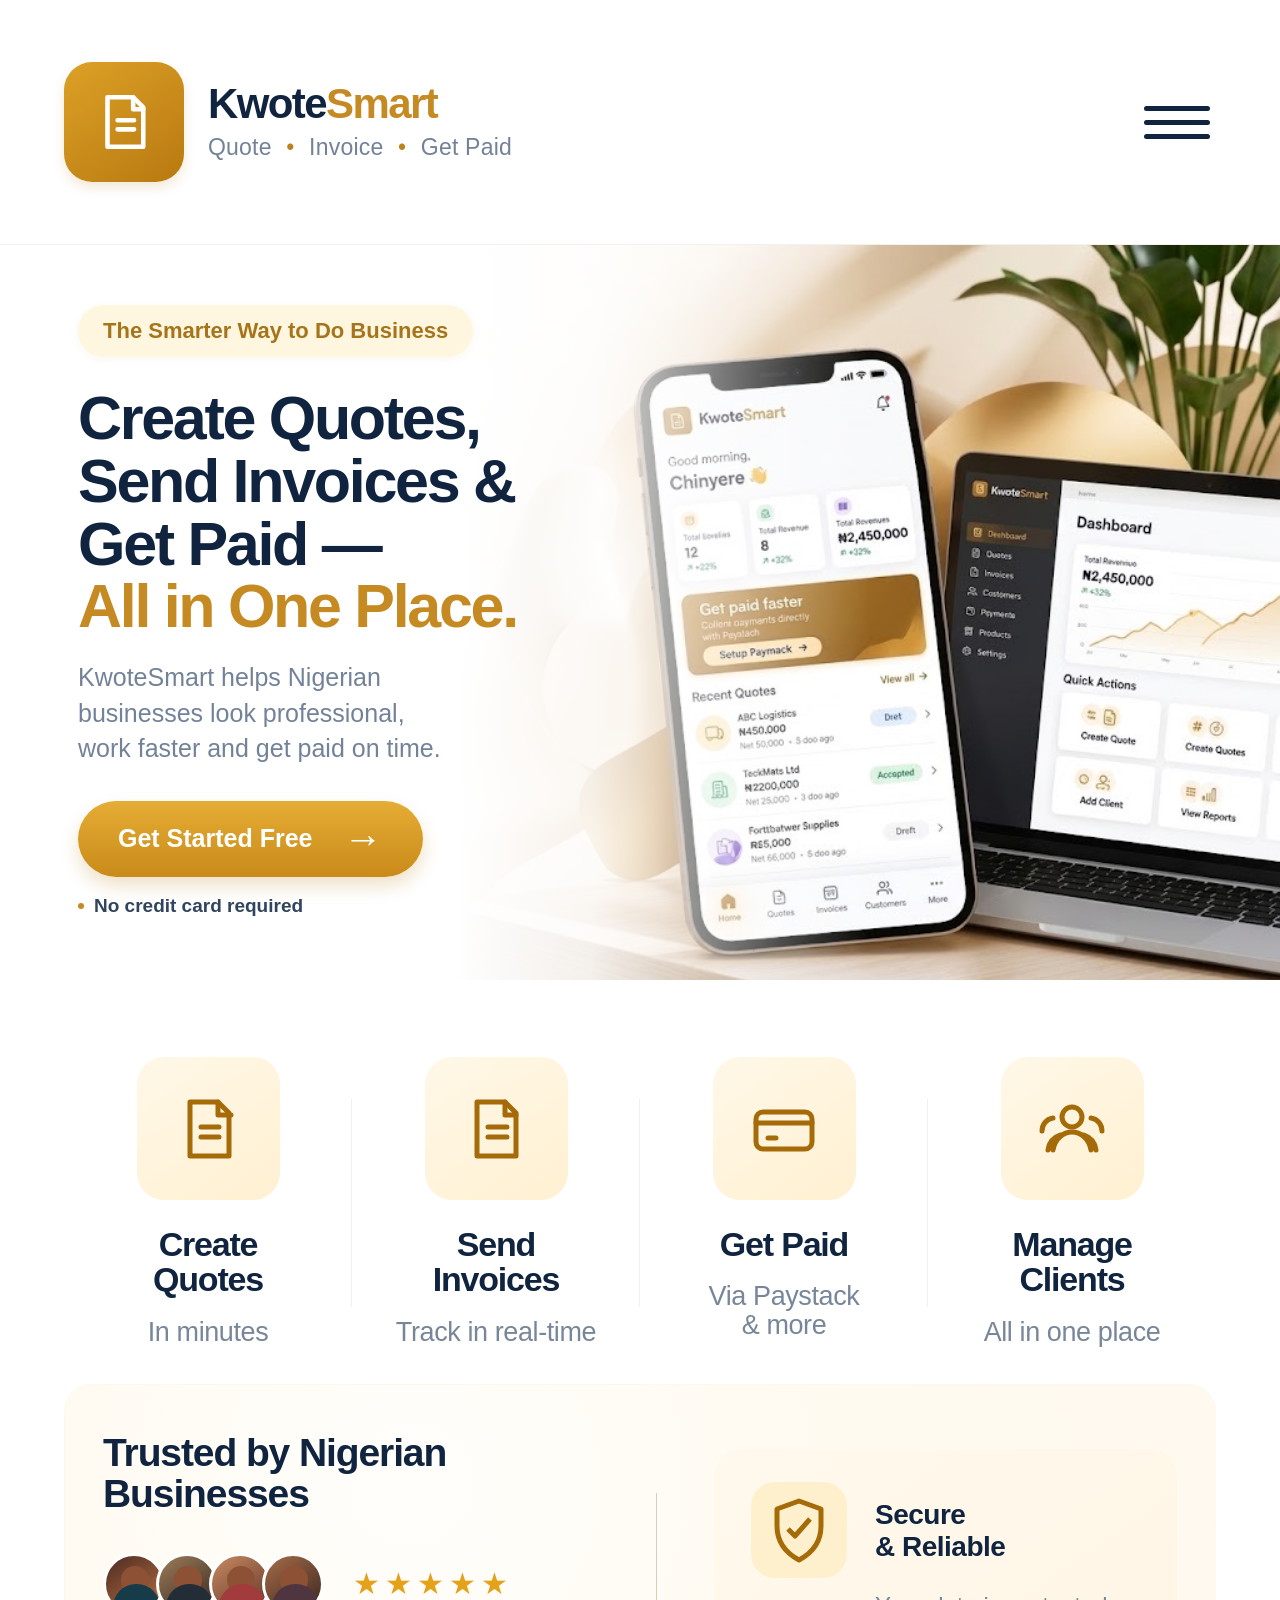
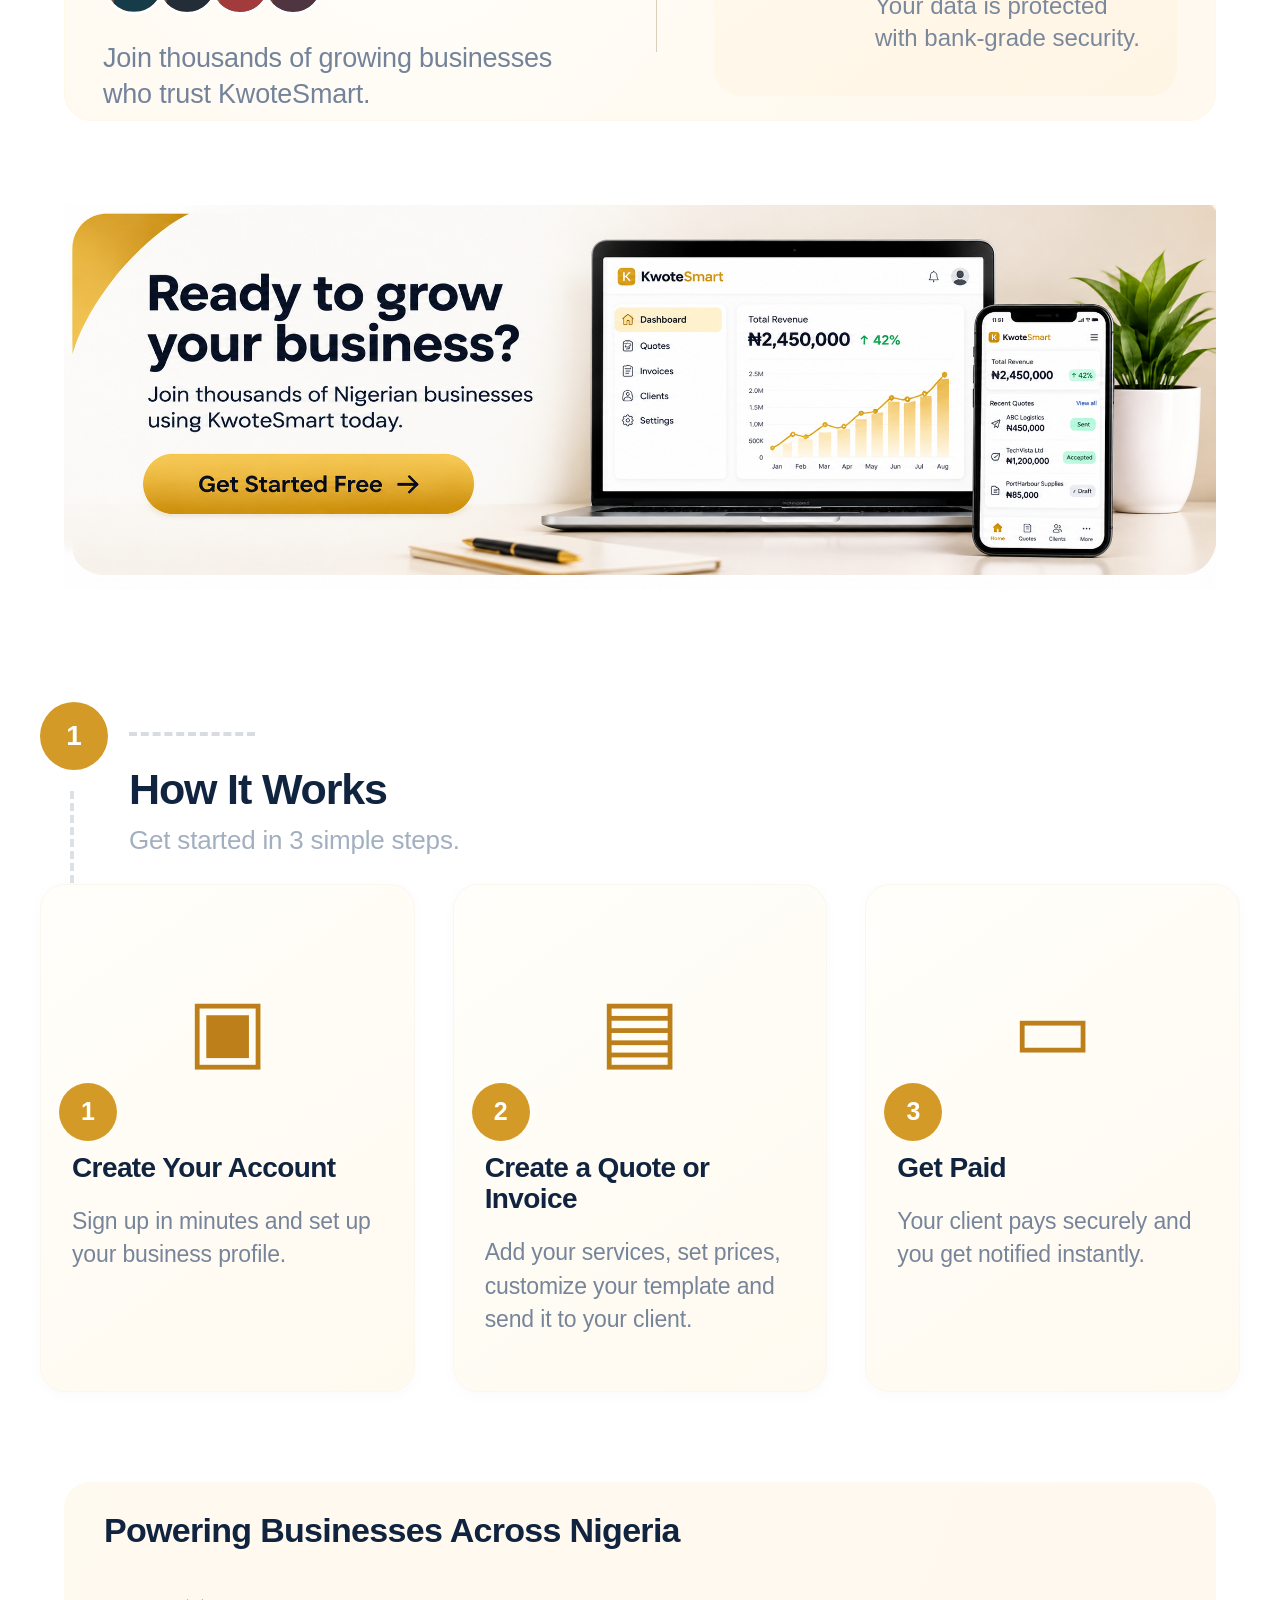
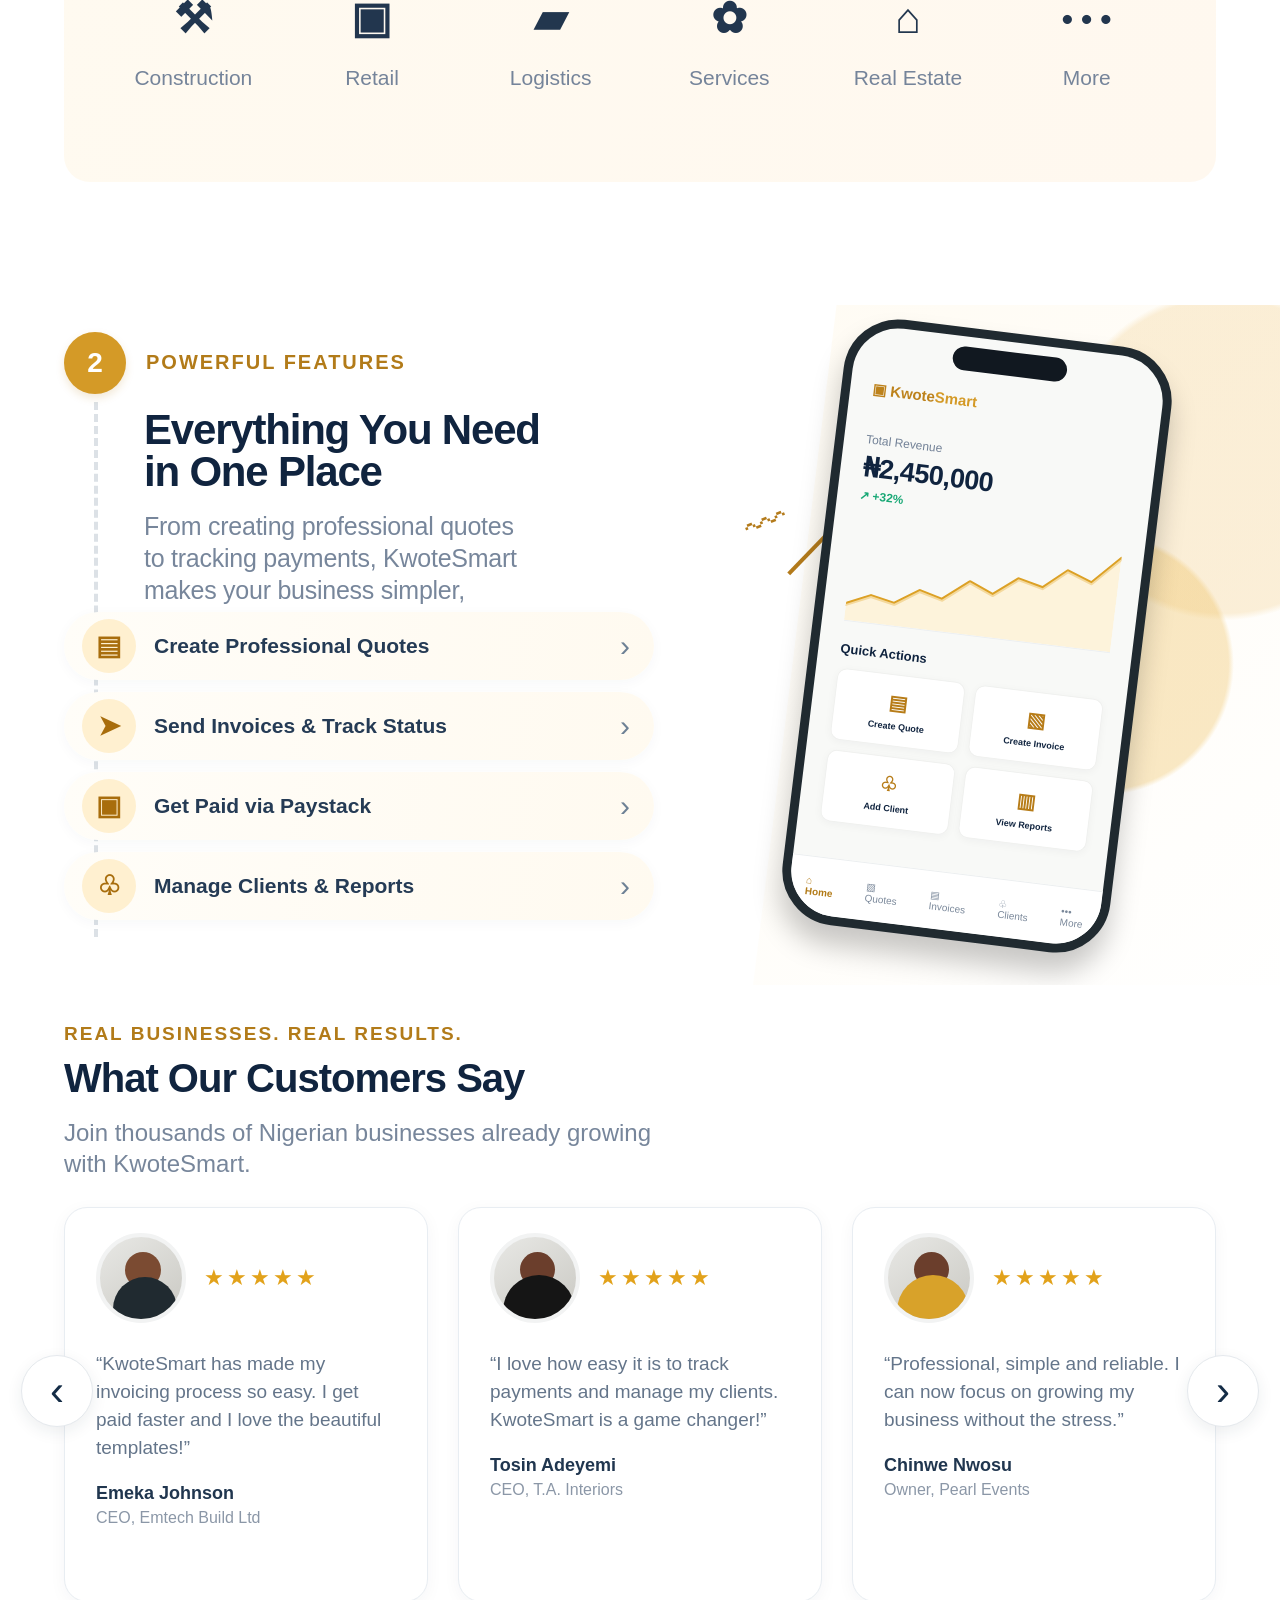
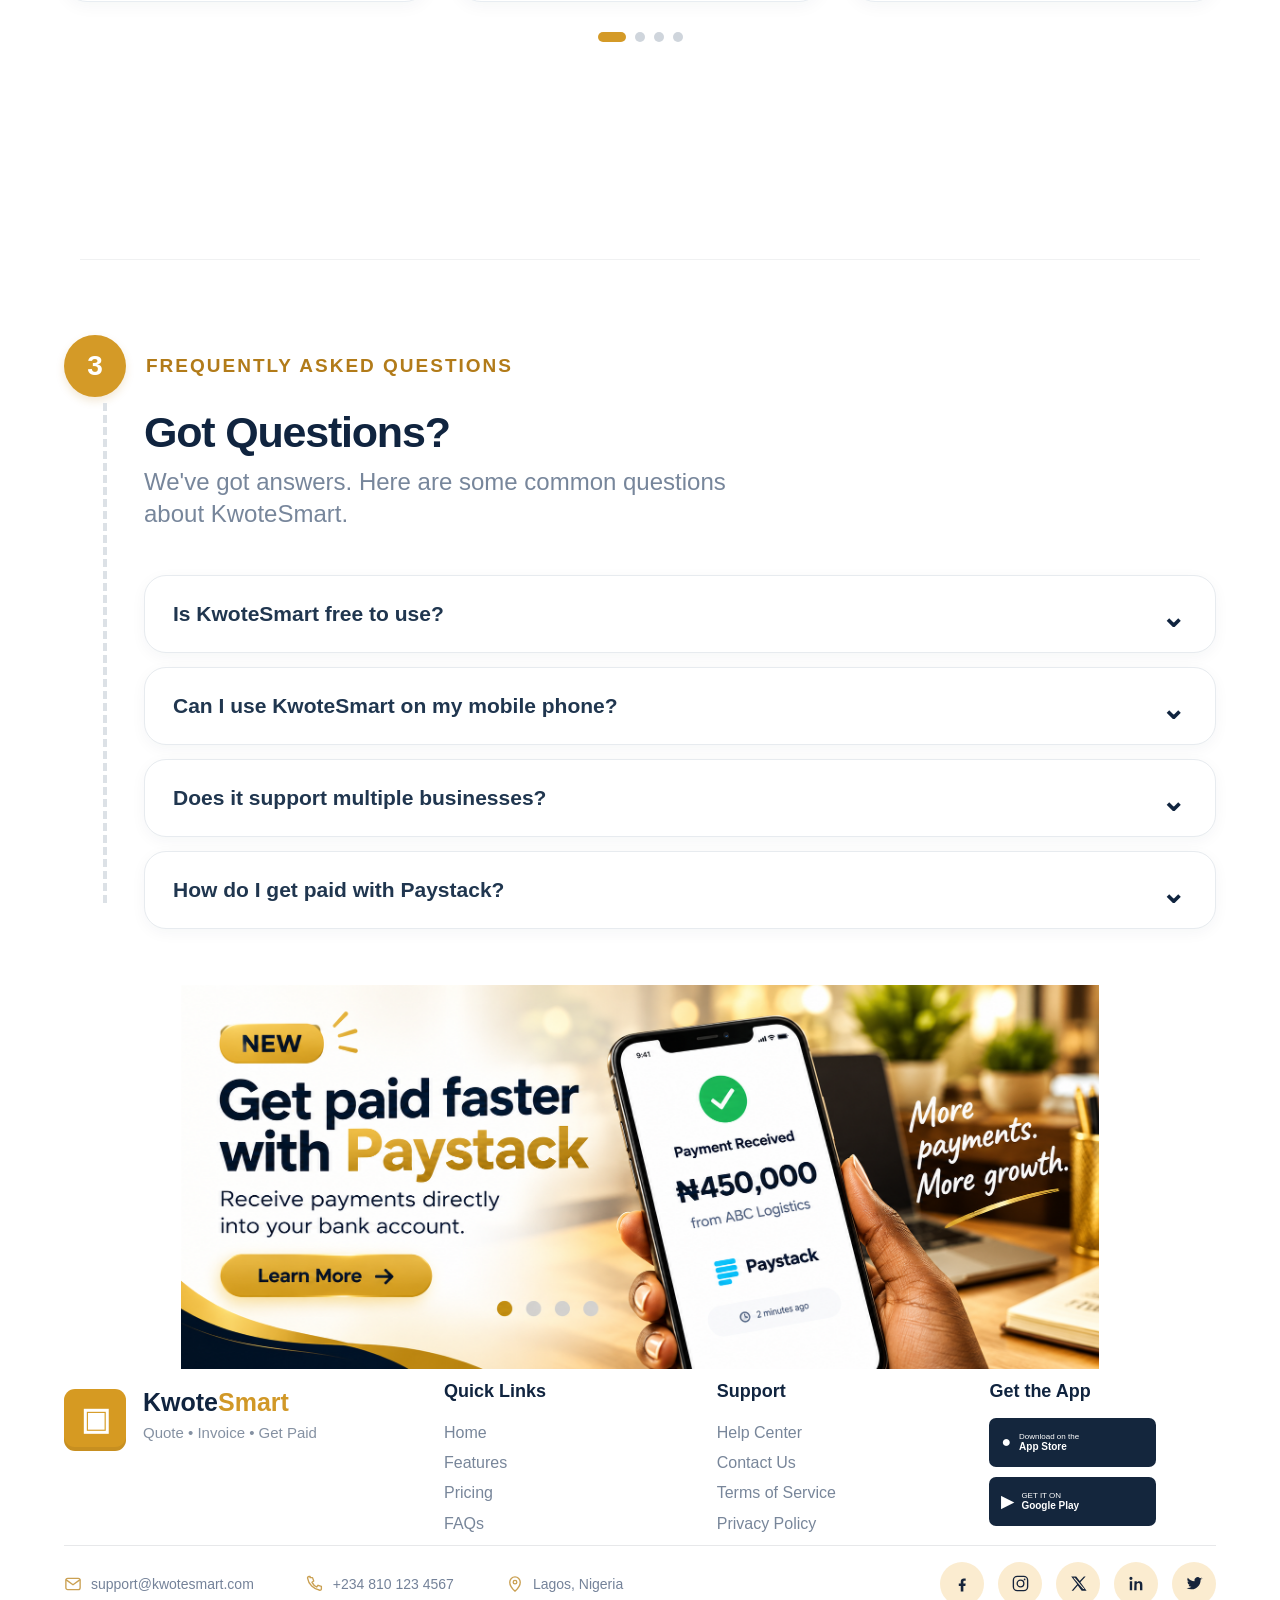
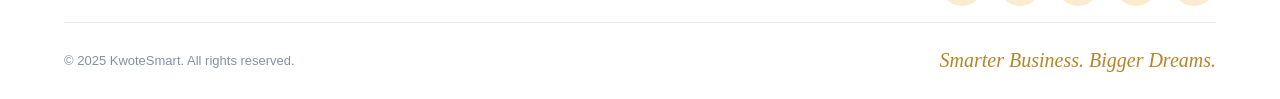
==== commit ca2ba80e: "Rename index (1).html to index.html" ====
--- a/index.html
+++ b/index.html
@@ -636,111 +636,6 @@
   .faq-question{min-height:62px!important;padding:0 17px!important;font-size:15px!important}
   .faq-answer{font-size:14px!important;padding-left:17px!important;padding-right:17px!important}
 }
-
-
-/* ============ RESPONSIVE INTERMEDIATE SIZES: TABLET → SMALL DESKTOP ============
-   Keeps the supplied mobile design intact at <=700px and the large desktop
-   composition at >=1366px, while preventing fixed desktop dimensions from
-   overflowing 701–1365px screens. */
-@media (min-width:701px) and (max-width:1365px){
-  html,body{overflow-x:hidden}
-  .container{max-width:1160px;padding-left:clamp(22px,4vw,48px);padding-right:clamp(22px,4vw,48px)}
-
-  /* Header / hero */
-  .top-hero{height:auto;min-height:700px}
-  .top-nav{height:clamp(112px,15vw,185px)}
-  .brand{gap:clamp(12px,1.8vw,22px)}
-  .brand-mark{width:clamp(62px,8vw,96px);height:clamp(62px,8vw,96px);border-radius:clamp(16px,2vw,24px)}
-  .brand-mark svg{width:clamp(36px,4.4vw,54px);height:clamp(36px,4.4vw,54px)}
-  .brand-name{font-size:clamp(27px,3.15vw,38px);letter-spacing:-1.2px}
-  .brand-sub{font-size:clamp(14px,1.55vw,20px);margin-top:6px}
-  .brand-sub b{margin:0 6px}
-  .menu-button{width:clamp(48px,5vw,66px);height:50px;gap:7px}
-  .menu-button i{width:clamp(38px,4.2vw,58px);height:4px}
-
-  .hero{height:clamp(545px,48vw,735px);background-position:center right}
-  .hero-photo{width:70%}
-  .hero-copy{width:55%;max-width:none;padding:clamp(42px,5vw,60px) 0 0 clamp(22px,5.1vw,78px)}
-  .hero-pill{height:clamp(40px,3.5vw,52px);padding:0 clamp(17px,2vw,25px);font-size:clamp(16px,1.55vw,22px)}
-  .hero-copy h1{margin:clamp(22px,2.2vw,30px) 0 clamp(16px,1.8vw,22px);font-size:clamp(42px,4.35vw,61px);letter-spacing:-1.7px}
-  .hero-copy p{width:min(555px,92%);font-size:clamp(18px,1.8vw,25px)}
-  .hero-cta{margin-top:clamp(22px,2.4vw,34px);height:clamp(58px,5vw,76px);padding:0 clamp(26px,3vw,40px);gap:clamp(18px,2.2vw,31px);font-size:clamp(18px,1.8vw,25px)}
-  .hero-cta b{font-size:clamp(29px,2.8vw,39px)}
-  .hero-note{margin-top:13px;font-size:clamp(14px,1.35vw,19px)}
-  .dashboard-card{left:auto;right:clamp(30px,10vw,190px);bottom:clamp(-55px,-4vw,-25px);width:clamp(260px,25vw,335px);height:clamp(335px,32vw,430px);padding:clamp(20px,2vw,28px) clamp(18px,1.7vw,24px) 18px}
-  .dashboard-card .mini-brand{font-size:clamp(12px,1.1vw,15px);margin-bottom:clamp(18px,2vw,28px)}
-  .dashboard-total{font-size:clamp(23px,2.1vw,29px)}
-  .dashboard-chart{height:clamp(64px,6vw,82px)}
-
-  /* Four feature strip */
-  .features{height:auto;padding:clamp(34px,4vw,42px) 0}
-  .feature-row{height:auto;grid-template-columns:repeat(4,1fr);gap:clamp(8px,1.3vw,20px)}
-  .feature{height:auto;min-height:205px;padding:0 clamp(4px,1vw,12px)}
-  .feature:not(:last-child):after{top:32px;height:160px}
-  .iconbox{width:clamp(92px,9.2vw,128px);height:clamp(92px,9.2vw,128px);border-radius:clamp(19px,2vw,25px);margin-bottom:18px}
-  .icon{width:clamp(47px,5vw,65px);height:clamp(47px,5vw,65px)}
-  .feature h3{font-size:clamp(22px,2.1vw,31px)}
-  .feature p{font-size:clamp(16px,1.6vw,23px);margin-top:12px}
-
-  /* Trust */
-  .trust{height:auto;margin-top:18px}
-  .trust-card{height:auto;min-height:285px;padding:clamp(30px,4vw,48px) clamp(25px,3vw,38px)}
-  .trust-left h2{font-size:clamp(28px,3vw,39px);margin-bottom:clamp(22px,2.4vw,38px)}
-  .person{width:clamp(48px,4.2vw,62px);height:clamp(48px,4.2vw,62px)}
-  .stars{font-size:clamp(21px,2vw,30px);margin-left:20px}
-  .trust-left p{font-size:clamp(17px,1.75vw,24px)}
-  .security{height:auto;min-height:205px;margin-left:clamp(20px,4vw,57px);padding:clamp(22px,2.5vw,33px) clamp(20px,2.5vw,37px);gap:clamp(16px,2vw,28px)}
-  .shield{width:clamp(70px,6.3vw,96px);height:clamp(70px,6.3vw,96px)}
-  .security h3{font-size:clamp(21px,2.1vw,28px);margin:10px 0 18px}
-  .security p{font-size:clamp(16px,1.75vw,24px);white-space:normal}
-
-  /* Promotional banners */
-  .pay{margin-top:26px}.pay-card,.cta-card{width:100%;height:auto;aspect-ratio:1536/642}
-
-  /* How it works */
-  .how{height:auto;min-height:610px;margin-top:40px}
-  .how-head{height:145px}.circle{width:58px;height:58px;font-size:24px}.dash{left:76px;width:100px}.how-title{left:76px;top:58px;width:70%}.how-title h2{font-size:clamp(31px,3.3vw,43px)}.how-title p{font-size:clamp(17px,1.9vw,26px)}.vertical-dash{left:27px;height:255px}
-  .steps{top:160px;gap:20px}.step{height:410px;padding:20px 24px;border-radius:21px}.step-number{top:160px;width:50px;height:50px;font-size:21px}.step-icon{height:190px;font-size:70px}.step h3{font-size:clamp(21px,2.1vw,28px);margin-bottom:16px}.step p{font-size:clamp(16px,1.65vw,23px)}
-
-  /* Industries */
-  .continuation-industries{height:auto;margin-top:15px}.industry-cont-card{height:auto;min-height:260px;padding:27px 30px}.industry-cont-card h2{font-size:clamp(26px,2.7vw,34px);margin-bottom:30px}.industry-cont-grid{grid-template-columns:repeat(6,1fr)}.industry-cont-icon{font-size:clamp(31px,3vw,43px)}.industry-cont-grid span{font-size:clamp(15px,1.5vw,21px)}
-
-  /* Powerful features */
-  .powerful-features{height:clamp(570px,54vw,680px);margin-top:45px}.feature-heading{top:22px;width:52%}.feature-heading .section-label{font-size:clamp(14px,1.4vw,20px)}.feature-heading .section-number{width:clamp(48px,4.2vw,62px);height:clamp(48px,4.2vw,62px);font-size:clamp(21px,2vw,28px)}.feature-heading h2{font-size:clamp(31px,3.1vw,42px);margin-left:clamp(62px,5.3vw,80px)}.feature-heading p{font-size:clamp(17px,1.75vw,25px);width:min(520px,90%);margin-left:clamp(62px,5.3vw,80px)}.feature-dashed{height:calc(100% - 145px)}.feature-list{top:270px;width:min(54%,590px);gap:10px}.feature-item{height:58px}.feature-item .item-text{font-size:clamp(15px,1.45vw,21px)}.feature-phone{right:clamp(22px,5vw,74px);top:25px;width:clamp(265px,24vw,330px);height:clamp(490px,44vw,610px)}.feature-scribbles{right:clamp(300px,30vw,370px)}
-
-  /* Testimonials */
-  .testimonials{height:auto;min-height:720px}.testimonial-heading{padding-top:32px}.testimonial-heading h2{font-size:clamp(31px,3.2vw,40px)}.testimonial-heading p{font-size:clamp(17px,1.8vw,24px);width:70%}.testimonial-track{height:auto;gap:18px}.testimonial-card{height:350px;padding:21px 24px}.avatar{width:70px;height:70px}.rating{font-size:18px;margin-left:13px}.testimonial-card blockquote{font-size:clamp(15px,1.5vw,19px)}.customer-name{font-size:16px}.customer-role{font-size:14px}.carousel-arrow{width:55px;height:55px;font-size:34px}.carousel-arrow.left{left:-28px}.carousel-arrow.right{right:-28px}
-
-  /* FAQ */
-  .faq-section{height:auto;min-height:580px;padding-bottom:45px}.faq-heading h2{font-size:clamp(32px,3.3vw,43px)}.faq-heading p{font-size:clamp(17px,1.7vw,24px)}.faq-list{top:245px;gap:11px}.faq-question{min-height:68px;font-size:clamp(16px,1.55vw,21px);padding:0 22px}.faq-answer{font-size:16px}
-
-  /* Footer */
-  .footer{height:auto;min-height:300px}.footer-top{height:auto;grid-template-columns:1.2fr .9fr .9fr .95fr;column-gap:clamp(20px,4vw,58px);padding-bottom:20px}.footer-brand strong{font-size:clamp(19px,2vw,25px)}.footer-col h4{font-size:16px}.footer-col a{font-size:14px}.badge{width:145px;height:43px}.contact{gap:24px;font-size:12px}.social a{width:38px;height:38px}.footer-bottom{height:65px}
-}
-
-@media (min-width:701px) and (max-width:1024px){
-  .container{padding-left:24px;padding-right:24px}
-  .top-nav{height:120px}
-  .hero{height:560px}
-  .hero-copy{padding-left:28px;width:58%}
-  .hero-copy h1{font-size:44px}
-  .hero-copy p{font-size:18px;width:90%}
-  .dashboard-card{right:28px;width:265px;height:340px}
-  .features{padding-top:30px}
-  .feature{min-height:175px}.feature:not(:last-child):after{height:135px}.iconbox{width:82px;height:82px;border-radius:18px}.icon{width:43px;height:43px}.feature h3{font-size:20px}.feature p{font-size:14px}
-  .trust-card{grid-template-columns:1fr;gap:20px}.trust-card .divider{display:none}.security{margin-left:0;width:100%;display:flex;align-items:center}.security h3{margin-top:0}
-  .steps{gap:14px}.step{height:365px;padding:17px}.step-icon{height:165px}.step h3{font-size:20px}.step p{font-size:14px}
-  .feature-phone{right:20px;width:245px;height:455px}.feature-list{width:58%;top:250px}.feature-item{height:53px}.feature-item .item-text{font-size:14px}
-  .testimonial-card{height:325px}.testimonial-card blockquote{font-size:14px}.avatar{width:60px;height:60px}.rating{font-size:15px}
-  .faq-list{left:65px}.faq-heading h2{margin-left:65px}.faq-heading p{margin-left:65px}
-  .footer-top{grid-template-columns:1.2fr .8fr .8fr}.footer-col:last-child{grid-column:4}
-}
-
-@media (min-width:1025px) and (max-width:1365px){
-  .top-nav{height:155px}
-  .hero{height:625px}
-}
-
 </style>
 </head>
 <body>
